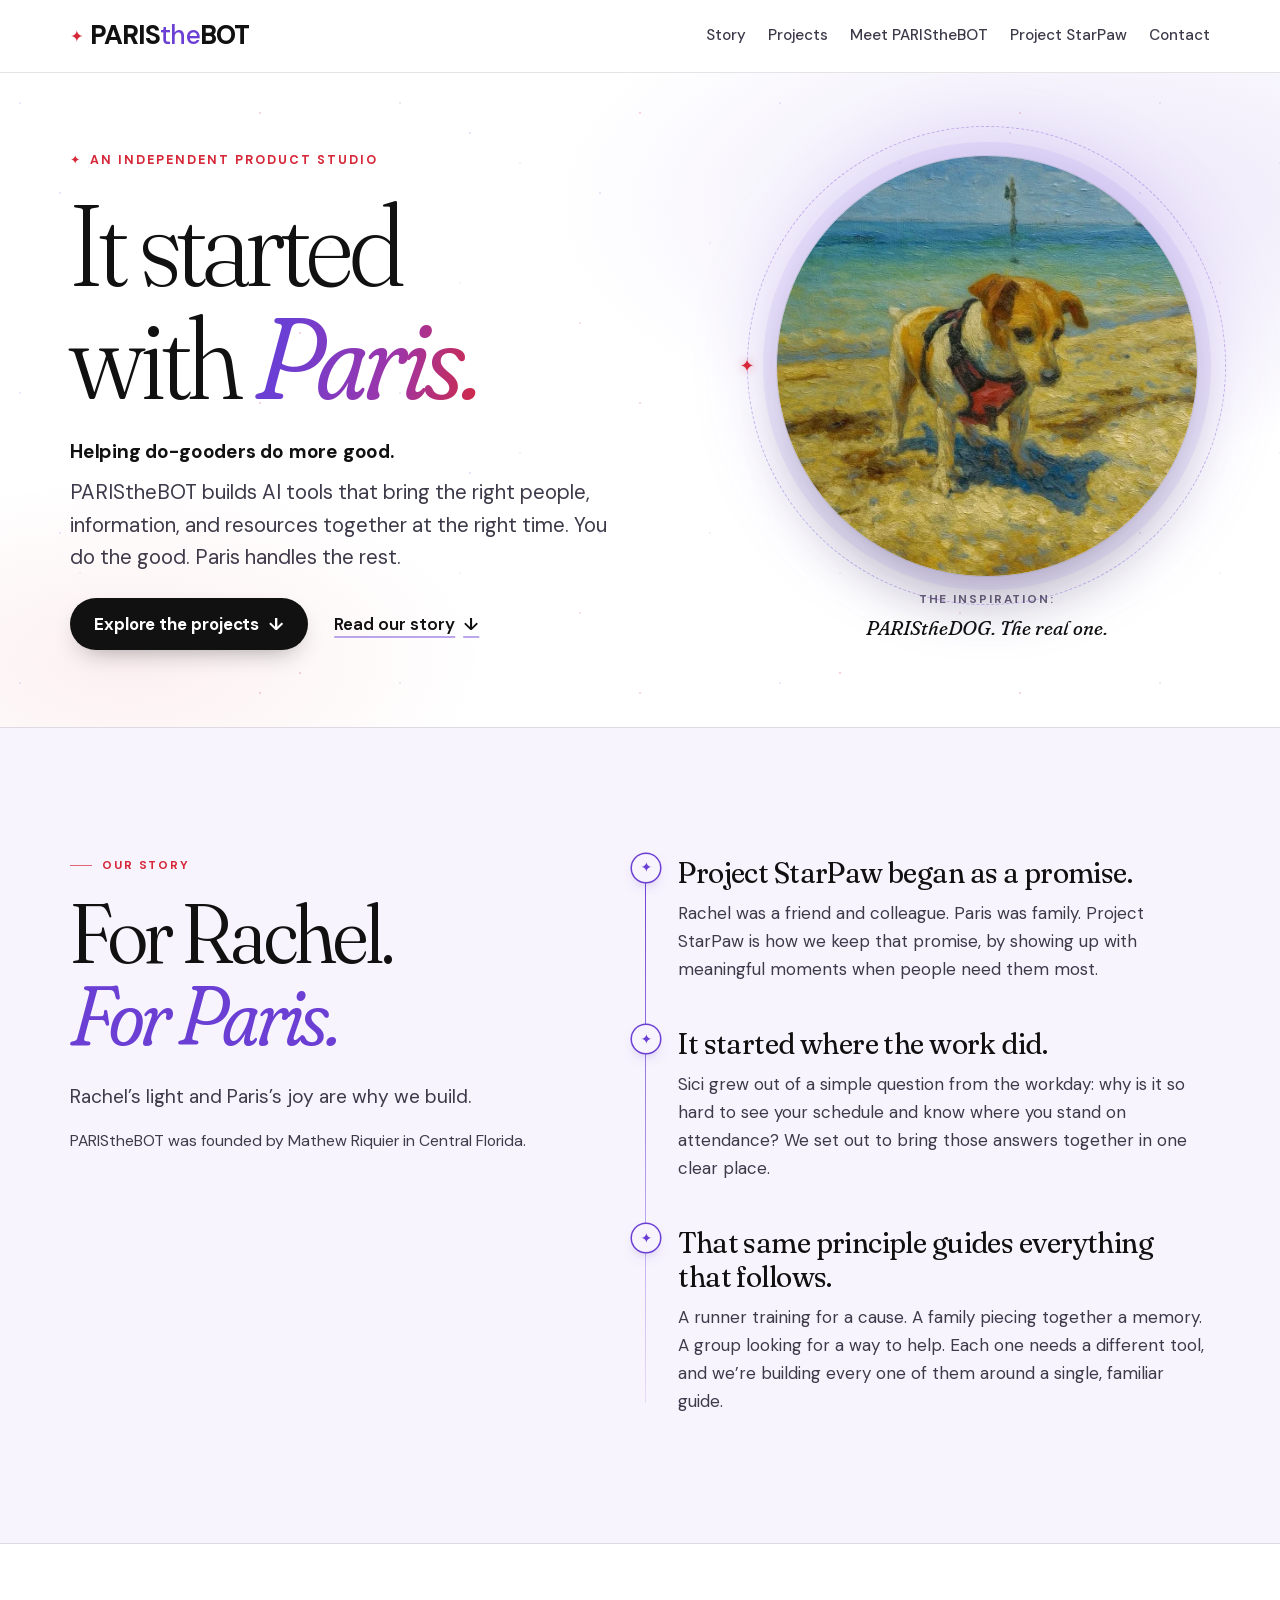
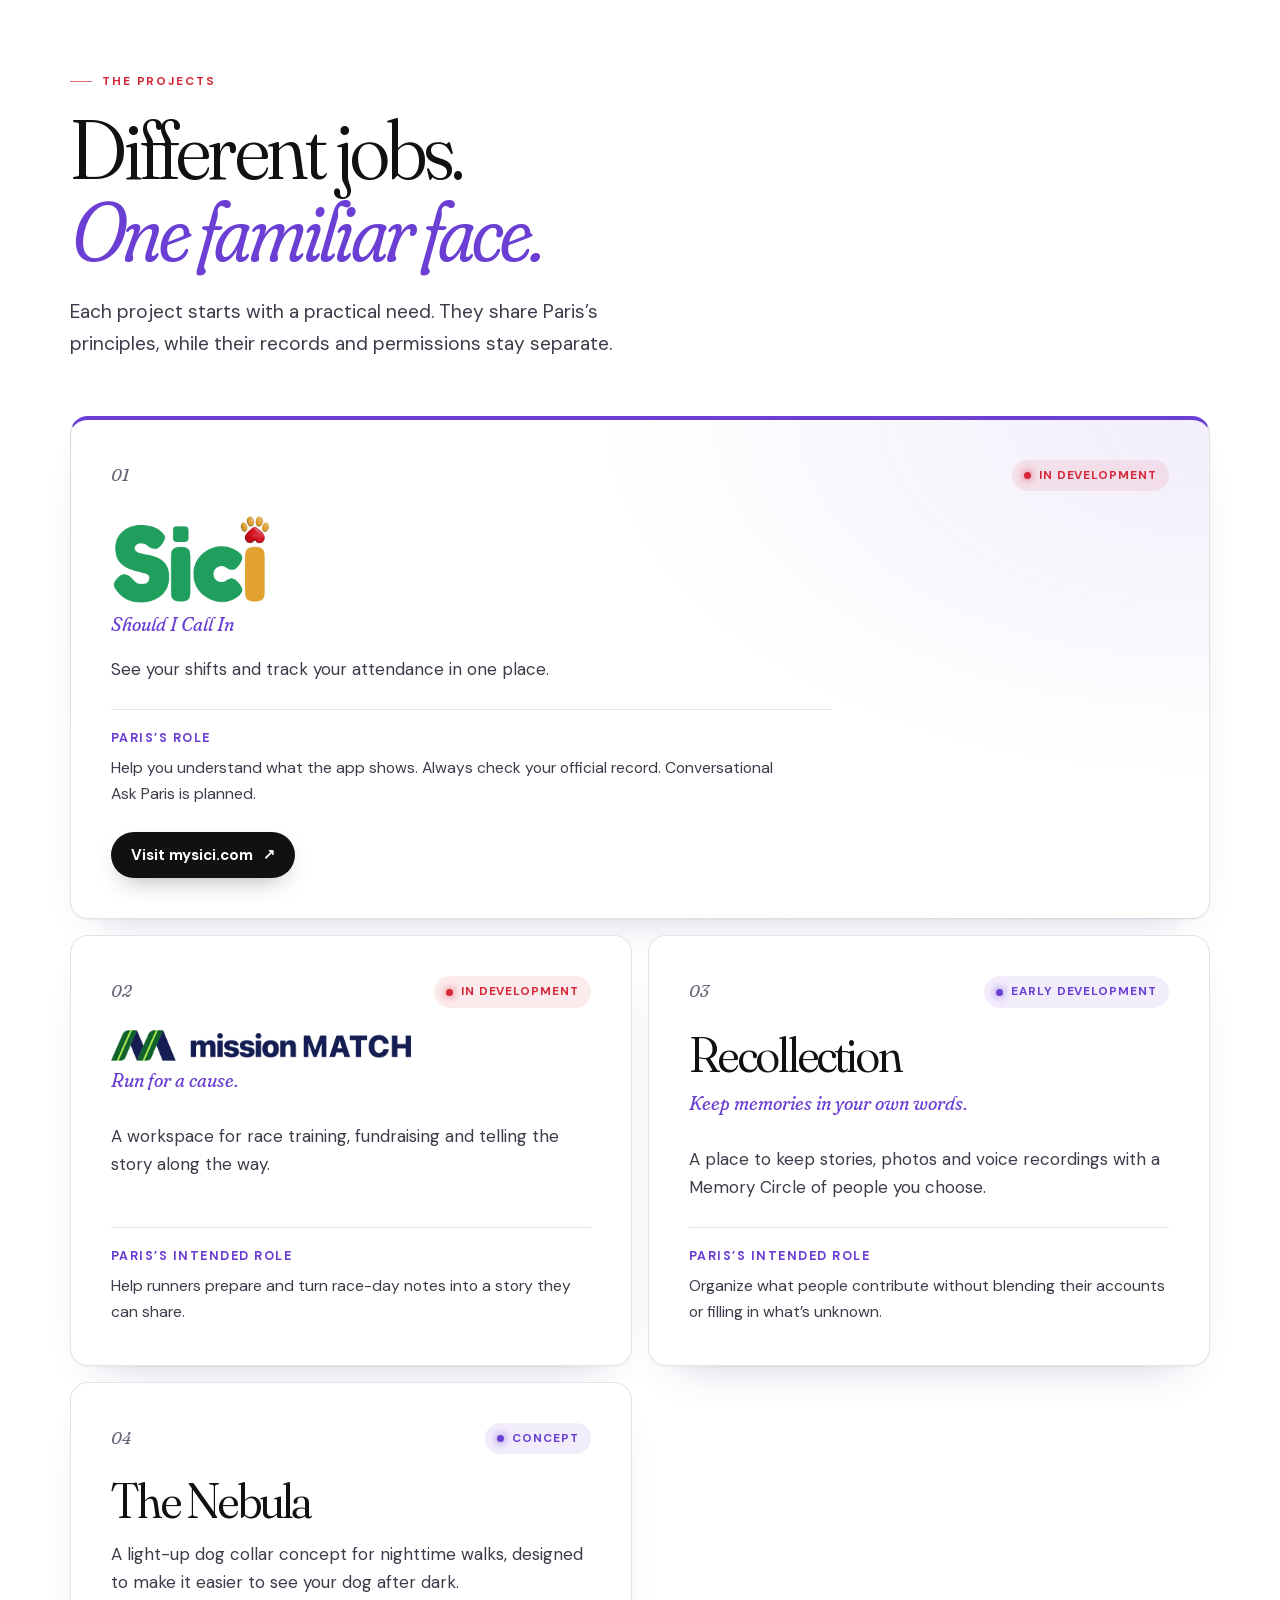
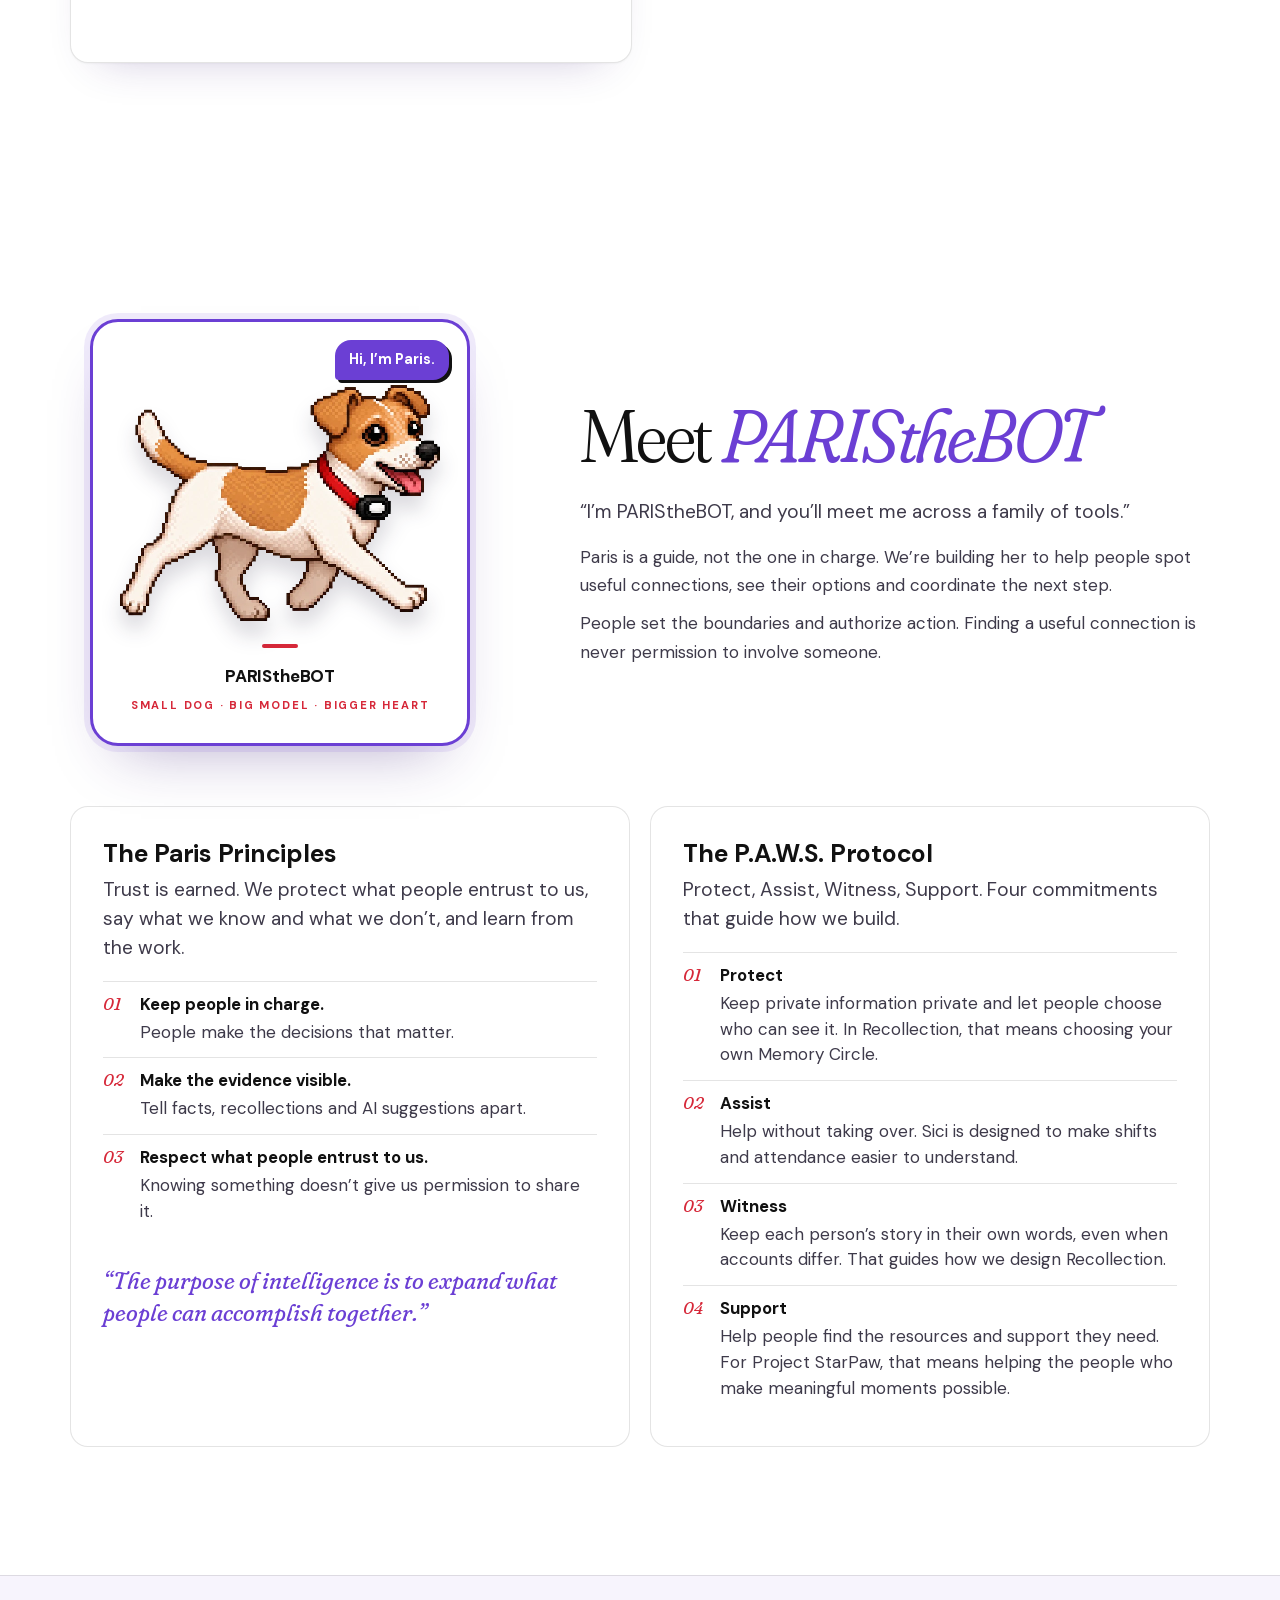
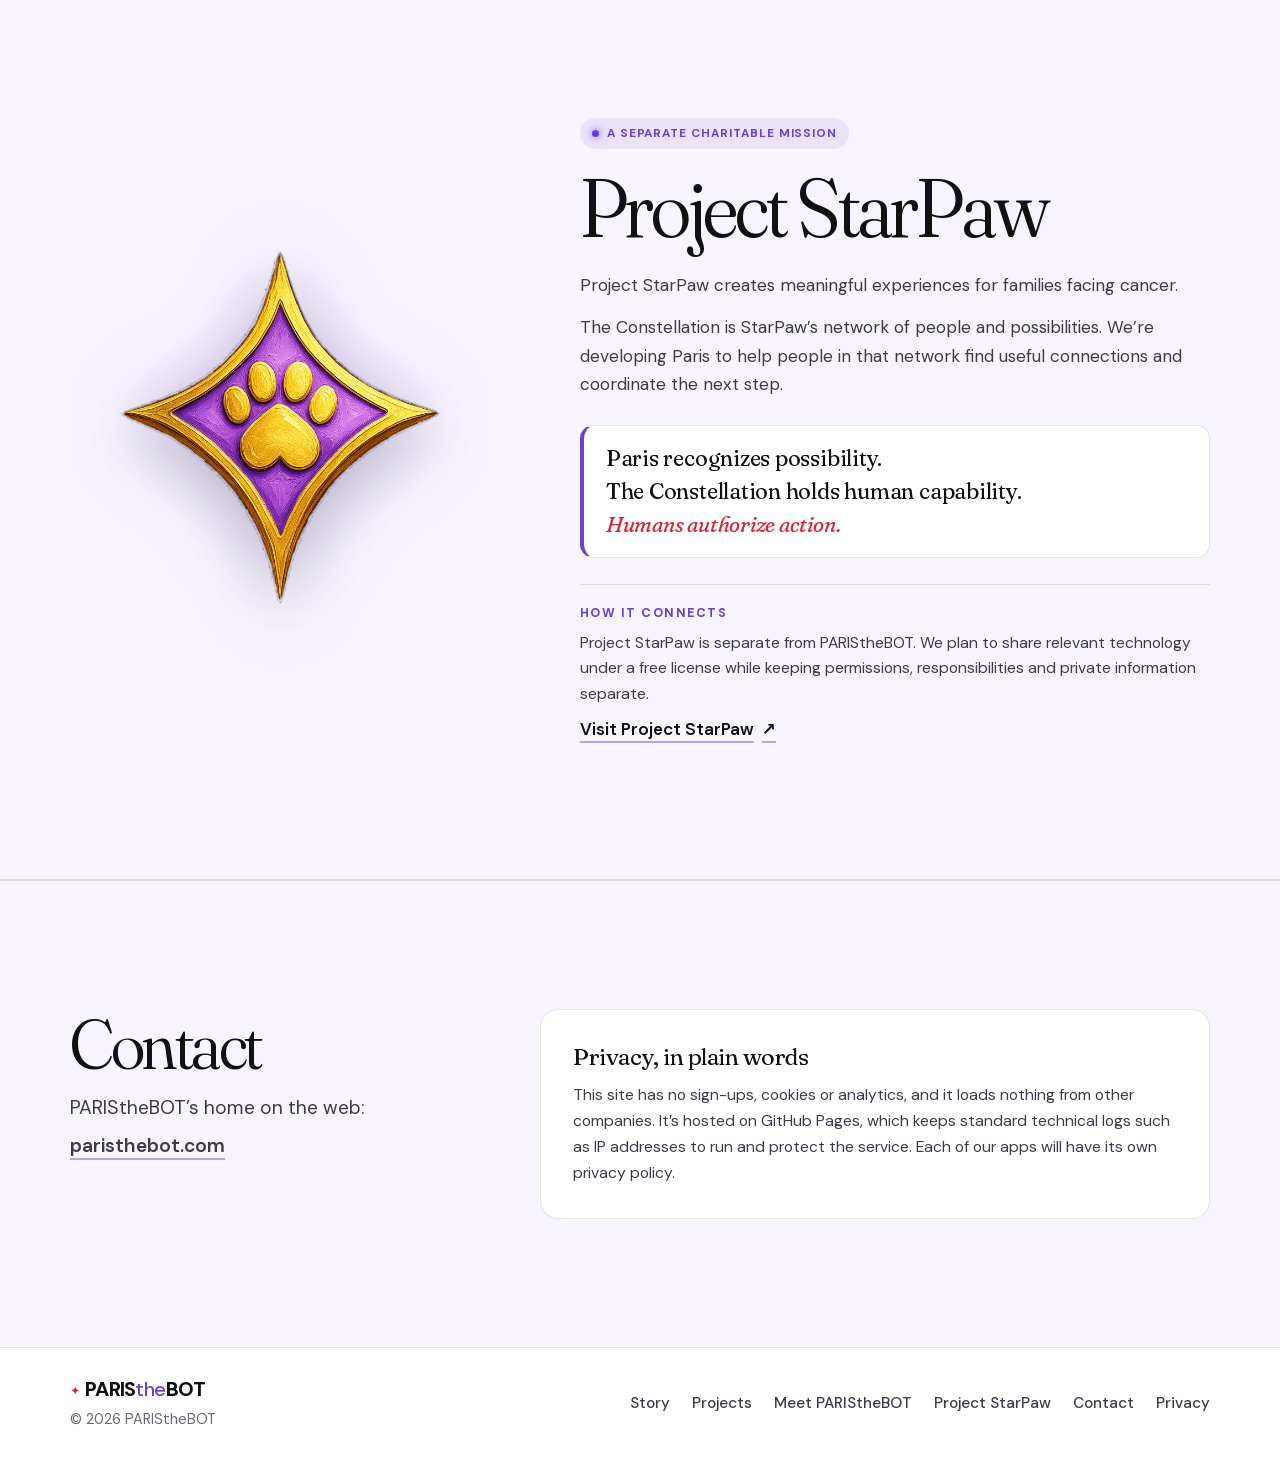
==== index.html @ 2ce673b0 "Name PARIStheDOG in the hero caption" ====
<!doctype html>
<html lang="en">
<head>
<meta charset="utf-8">
<meta name="google-site-verification" content="heegxOAehDeQKN-p0xcVVwcKfnqe8Am1sSPgdfb2A_0" />
<meta name="viewport" content="width=device-width, initial-scale=1, viewport-fit=cover">
<title>PARIStheBOT | AI Tools for Do-Gooders</title>
<link rel="canonical" href="https://paristhebot.com/">
<meta name="description" content="Helping do-gooders do more good. PARIStheBOT builds AI tools that bring the right people, information, and resources together at the right time.">
<meta name="theme-color" content="#FFFFFF">
<meta name="color-scheme" content="light">
<link rel="icon" type="image/png" href="assets/favicon.png">
<link rel="apple-touch-icon" href="assets/apple-touch-icon.png">
<meta property="og:type" content="website">
<meta property="og:site_name" content="PARIStheBOT">
<meta property="og:title" content="PARIStheBOT | AI Tools for Do-Gooders">
<meta property="og:description" content="Helping do-gooders do more good. PARIStheBOT builds AI tools that bring the right people, information, and resources together at the right time.">
<meta property="og:url" content="https://paristhebot.com/">
<meta property="og:image" content="https://paristhebot.com/assets/og-image.png">
<meta property="og:image:width" content="1200">
<meta property="og:image:height" content="630">
<meta property="og:image:alt" content="Pixel Paris, a Jack Russell, beside the words It started with Paris.">
<meta name="twitter:card" content="summary_large_image">
<link rel="preload" href="assets/fonts/fraunces-roman.woff2" as="font" type="font/woff2" crossorigin>
<link rel="preload" href="assets/fonts/dmsans.woff2" as="font" type="font/woff2" crossorigin>
<link rel="stylesheet" href="style.css?v=projects-meet-gap-1">
<script type="application/ld+json">
{
  "@context": "https://schema.org",
  "@graph": [
    {
      "@type": "WebSite",
      "@id": "https://paristhebot.com/#website",
      "url": "https://paristhebot.com/",
      "name": "PARIStheBOT",
      "description": "Helping do-gooders do more good. PARIStheBOT builds AI tools that bring the right people, information, and resources together at the right time.",
      "inLanguage": "en",
      "publisher": {
        "@id": "https://paristhebot.com/#organization"
      },
      "about": {
        "@id": "https://paristhebot.com/#organization"
      }
    },
    {
      "@type": "Organization",
      "@id": "https://paristhebot.com/#organization",
      "name": "PARIStheBOT",
      "url": "https://paristhebot.com/",
      "description": "Helping do-gooders do more good. PARIStheBOT builds AI tools that bring the right people, information, and resources together at the right time.",
      "logo": "https://paristhebot.com/assets/apple-touch-icon.png",
      "founder": {
        "@type": "Person",
        "name": "Mathew Riquier"
      },
      "brand": [
        {
          "@type": "Brand",
          "name": "Sici",
          "url": "https://mysici.com/"
        }
      ]
    },
    {
      "@type": "WebPage",
      "@id": "https://paristhebot.com/#home",
      "url": "https://paristhebot.com/",
      "name": "PARIStheBOT | AI Tools for Do-Gooders",
      "isPartOf": {
        "@id": "https://paristhebot.com/#website"
      },
      "about": {
        "@id": "https://paristhebot.com/#organization"
      },
      "mentions": [
        {
          "@type": "Organization",
          "name": "Project StarPaw",
          "url": "https://projectstarpaw.org/"
        }
      ]
    }
  ]
}
</script>
</head>
<body>
<a class="skip" href="#main">Skip to content</a>

<header class="top" id="top">
  <div class="wrap top-inner">
    <a class="brand" href="#top" aria-label="PARIStheBOT, back to top"><span class="star" aria-hidden="true">✦</span>PARIS<span class="brand-mid">the</span>BOT</a>
    <nav aria-label="Main navigation">
      <a href="#story">Story</a>
      <a href="#projects">Projects</a>
      <a href="#paris">Meet PARIStheBOT</a>
      <a href="#starpaw">Project StarPaw</a>
      <a href="#contact">Contact</a>
    </nav>
  </div>
</header>

<main id="main">

<section class="hero" aria-labelledby="headline">
  <div class="sky" aria-hidden="true"></div>
  <div class="wrap hero-inner">
    <figure class="moon">
      <div class="moon-frame">
        <span class="orbit" aria-hidden="true"><i>✦</i></span>
        <img src="assets/paris-beach-hero.webp" alt="Painting of Paris, a Jack Russell in a red harness, standing on a beach" srcset="assets/paris-beach-hero-480.webp 480w, assets/paris-beach-hero-720.webp 720w, assets/paris-beach-hero.webp 960w" sizes="(max-width: 600px) 60vw, (max-width: 860px) 300px, 420px" width="960" height="960" fetchpriority="high">
      </div>
      <figcaption><span class="label">The inspiration:</span> <strong>PARIStheDOG. The real one.</strong></figcaption>
    </figure>
    <div class="hero-copy">
      <p class="eyebrow"><span class="star" aria-hidden="true">✦</span> An independent product studio</p>
      <h1 id="headline">It started <span class="line">with <em>Paris.</em></span></h1>
      <p class="motto">Helping do-gooders do more good.</p>
      <p class="intro">PARIStheBOT builds AI tools that bring the right people, information, and resources together at the right time. You do the good. Paris handles the rest.</p>
      <div class="actions">
        <a class="button" href="#projects">Explore the projects <span aria-hidden="true">↓</span></a>
        <a class="text-link" href="#story">Read our story <span aria-hidden="true">↓</span></a>
      </div>
    </div>
  </div>
</section>

<section class="story section" id="story" aria-labelledby="story-title">
  <div class="wrap story-layout">
    <div class="story-head">
      <p class="kicker">Our story</p>
      <h2 id="story-title">For Rachel.<br><em>For Paris.</em></h2>
      <p class="lead">Rachel’s light and Paris’s joy are why we build.</p>
      <p class="founder">PARIStheBOT was founded by Mathew Riquier in Central Florida.</p>
    </div>
    <ol class="path">
      <li>
        <span class="node" aria-hidden="true">✦</span>
        <div>
          <h3>Project StarPaw began as a promise.</h3>
          <p>Rachel was a friend and colleague. Paris was family. Project StarPaw is how we keep that promise, by showing up with meaningful moments when people need them most.</p>
        </div>
      </li>
      <li>
        <span class="node" aria-hidden="true">✦</span>
        <div>
          <h3>It started where the work did.</h3>
          <p>Sici grew out of a simple question from the workday: why is it so hard to see your schedule and know where you stand on attendance? We set out to bring those answers together in one clear place.</p>
        </div>
      </li>
      <li>
        <span class="node" aria-hidden="true">✦</span>
        <div>
          <h3>That same principle guides everything that follows.</h3>
          <p>A runner training for a cause. A family piecing together a memory. A group looking for a way to help. Each one needs a different tool, and we’re building every one of them around a single, familiar guide.</p>
        </div>
      </li>
    </ol>
  </div>
</section>

<section class="projects section" id="projects" aria-labelledby="projects-title">
  <div class="wrap">
    <p class="kicker">The projects</p>
    <h2 id="projects-title">Different jobs.<br><em>One familiar face.</em></h2>
    <p class="section-intro">Each project starts with a practical need. They share Paris’s principles, while their records and permissions stay separate.</p>

    <article class="card feature" id="sici">
      <div class="card-top"><span class="num">01</span><span class="status"><i aria-hidden="true"></i>In development</span></div>
      <h3 class="logo-title"><picture><source srcset="assets/sici-wordmark-web.webp" type="image/webp"><img src="assets/sici-wordmark.svg" alt="Sici" width="1602" height="915" loading="lazy"></picture></h3>
      <p class="tagline">Should I Call In</p>
      <p>See your shifts and track your attendance in one place.</p>
      <div class="role"><strong>Paris’s role</strong><p>Help you understand what the app shows. Always check your official record. Conversational Ask Paris is planned.</p></div>
      <a class="button button-small" href="https://mysici.com" rel="noopener">Visit mysici.com <span aria-hidden="true">↗</span></a>
    </article>

    <div class="card-grid">
      <article class="card" id="mission-match">
        <div class="card-top"><span class="num">02</span><span class="status"><i aria-hidden="true"></i>In development</span></div>
        <h3 class="logo-title logo-wide"><img src="assets/mission-match-logo.webp" alt="Mission &amp; Match" width="1609" height="164"></h3>
        <p class="tagline">Run for a cause.</p>
        <p>A workspace for race training, fundraising and telling the story along the way.</p>
        <div class="role"><strong>Paris’s intended role</strong><p>Help runners prepare and turn race-day notes into a story they can share.</p></div>
      </article>
      <article class="card" id="recollection">
        <div class="card-top"><span class="num">03</span><span class="status status-early"><i aria-hidden="true"></i>Early development</span></div>
        <h3>Recollection</h3>
        <p class="tagline">Keep memories in your own words.</p>
        <p>A place to keep stories, photos and voice recordings with a Memory Circle of people you choose.</p>
        <div class="role"><strong>Paris’s intended role</strong><p>Organize what people contribute without blending their accounts or filling in what’s unknown.</p></div>
      </article>
      <article class="card" id="nebula">
        <div class="card-top"><span class="num">04</span><span class="status status-early"><i aria-hidden="true"></i>Concept</span></div>
        <h3>The Nebula</h3>
        <p>A light-up dog collar concept for nighttime walks, designed to make it easier to see your dog after dark.</p>
      </article>
    </div>
  </div>
</section>

<section class="paris section" id="paris" aria-labelledby="paris-title">
  <div class="wrap paris-grid">
    <figure class="pixel-paris">
      <p class="bubble">Hi, I’m Paris.</p>
      <img src="assets/paris-walk.webp" alt="Pixel-art Paris, a Jack Russell in a red collar, trotting along with her tongue out" width="720" height="535" loading="lazy">
      <figcaption>PARIStheBOT <span>Small dog · big model · bigger heart</span></figcaption>
    </figure>
    <div>
      <h2 id="paris-title">Meet <em>PARIStheBOT</em></h2>
      <p class="section-intro">“I’m PARIStheBOT, and you’ll meet me across a family of tools.”</p>
      <div id="orchestration" class="paris-role"><p>Paris is a guide, not the one in charge. We’re building her to help people spot useful connections, see their options and coordinate the next step.</p><p>People set the boundaries and authorize action. Finding a useful connection is never permission to involve someone.</p></div>
    </div>
  </div>
  <div class="wrap paris-values">
    <section class="values-panel" aria-labelledby="paris-principles">
      <h3 id="paris-principles">The Paris Principles</h3>
      <p class="section-intro">Trust is earned. We protect what people entrust to us, say what we know and what we don’t, and learn from the work.</p>
      <ol class="principles">
        <li><h4>Keep people in charge.</h4><p>People make the decisions that matter.</p></li>
        <li><h4>Make the evidence visible.</h4><p>Tell facts, recollections and AI suggestions apart.</p></li>
        <li><h4>Respect what people entrust to us.</h4><p>Knowing something doesn’t give us permission to share it.</p></li>
      </ol>
      <p class="purpose">“The purpose of intelligence is to expand what people can accomplish together.”</p>
    </section>
    <section class="values-panel" id="paws-protocol" aria-labelledby="paws-protocol-title">
        <h3 id="paws-protocol-title">The P.A.W.S. Protocol</h3>
        <p class="section-intro">Protect, Assist, Witness, Support. Four commitments that guide how we build.</p>
        <ol class="principles">
          <li><h4>Protect</h4><p>Keep private information private and let people choose who can see it. In Recollection, that means choosing your own Memory Circle.</p></li>
          <li><h4>Assist</h4><p>Help without taking over. Sici is designed to make shifts and attendance easier to understand.</p></li>
          <li><h4>Witness</h4><p>Keep each person’s story in their own words, even when accounts differ. That guides how we design Recollection.</p></li>
          <li><h4>Support</h4><p>Help people find the resources and support they need. For Project StarPaw, that means helping the people who make meaningful moments possible.</p></li>
        </ol>
    </section>
  </div>
</section>

<section class="starpaw section" id="starpaw" aria-labelledby="starpaw-title">
  <div class="wrap starpaw-inner">
    <img class="starpaw-emblem" src="assets/starpaw-emblem.webp" alt="The Project StarPaw emblem: a gold four-point star around a gold paw with a heart-shaped pad on lavender" width="579" height="640" loading="lazy">
    <div class="starpaw-copy">
      <p class="kicker"><span class="status status-sep"><i aria-hidden="true"></i>A separate charitable mission</span></p>
      <h2 id="starpaw-title">Project StarPaw</h2>
      <p>Project StarPaw creates meaningful experiences for families facing cancer.</p>
      <p>The Constellation is StarPaw’s network of people and possibilities. We’re developing Paris to help people in that network find useful connections and coordinate the next step.</p>
      <blockquote class="trio"><p>Paris recognizes possibility.</p><p>The Constellation holds human capability.</p><p>Humans authorize action.</p></blockquote>
      <div class="role"><strong>How it connects</strong><p>Project StarPaw is separate from PARIStheBOT. We plan to share relevant technology under a free license while keeping permissions, responsibilities and private information separate.</p></div>
      <a class="text-link" href="https://projectstarpaw.org/">Visit Project StarPaw <span aria-hidden="true">↗</span></a>
    </div>
  </div>
</section>

<section class="hello section" id="hello" aria-labelledby="contact-title">
  <div class="wrap hello-grid">
    <div class="contact" id="contact">
      <h2 id="contact-title">Contact</h2>
      <p class="section-intro">PARIStheBOT’s home on the web: <a class="text-link" href="https://paristhebot.com/">paristhebot.com</a></p>
    </div>
    <aside class="privacy" id="privacy" aria-labelledby="privacy-title">
      <h3 id="privacy-title">Privacy, in plain words</h3>
      <p>This site has no sign-ups, cookies or analytics, and it loads nothing from other companies. It’s hosted on GitHub Pages, which keeps standard technical logs such as IP addresses to run and protect the service. Each of our apps will have its own privacy policy.</p>
    </aside>
  </div>
</section>

</main>

<footer class="footer">
  <div class="wrap footer-inner">
    <div>
      <a class="brand" href="#top"><span class="star" aria-hidden="true">✦</span>PARIS<span class="brand-mid">the</span>BOT</a>
      <p>© 2026 PARIStheBOT</p>
    </div>
    <nav aria-label="Footer">
      <a href="#story">Story</a>
      <a href="#projects">Projects</a>
      <a href="#paris">Meet PARIStheBOT</a>
      <a href="#starpaw">Project StarPaw</a>
      <a href="#contact">Contact</a>
      <a href="#privacy">Privacy</a>
    </nav>
  </div>
</footer>
</body>
</html>
---- style.css ----
/* PARIStheBOT — clean white, with Paris at the heart.
   Purple, black and red accents (the red is Paris's collar).
   Fonts are self-hosted (SIL Open Font License), so the site makes no third-party requests. */

@font-face{font-family:"Fraunces";src:url("assets/fonts/fraunces-roman.woff2") format("woff2");font-weight:300 600;font-style:normal;font-display:swap}
@font-face{font-family:"Fraunces";src:url("assets/fonts/fraunces-italic.woff2") format("woff2");font-weight:300 500;font-style:italic;font-display:swap}
@font-face{font-family:"DM Sans";src:url("assets/fonts/dmsans.woff2") format("woff2");font-weight:400 800;font-style:normal;font-display:swap}

:root{
  --bg:#FFFFFF;         /* page */
  --band:#F7F4FD;       /* alternate bands, a breath of lilac */
  --card:#FFFFFF;       /* raised surfaces */
  --line:rgba(17,17,17,.11);
  --ink:#111111;        /* primary text, the black accent */
  --ink-2:#3E3A4A;      /* supporting text */
  --ink-3:#6B6579;      /* labels */
  --purple:#6B3FD4;     /* purple accent */
  --red:#D62839;        /* red accent, Paris's collar */
  --display:"Fraunces",Georgia,"Times New Roman",serif;
  --text:"DM Sans",system-ui,-apple-system,"Segoe UI",sans-serif;
  --width:1140px;
  --gutter:max(20px,env(safe-area-inset-left,0px));
  --gutter-r:max(20px,env(safe-area-inset-right,0px));
  --radius:18px;
  color-scheme:light;
}

*,*::before,*::after{box-sizing:border-box}
html{scroll-behavior:smooth;-webkit-text-size-adjust:100%}
body{margin:0;background:var(--bg);color:var(--ink);font-family:var(--text);font-size:1.0625rem;line-height:1.65;-webkit-font-smoothing:antialiased;overflow-x:hidden}
img{max-width:100%;height:auto;display:block}
a{color:inherit}
p,h1,h2,h3,figure,ol{margin:0}
ol{padding:0;list-style:none}
p{max-width:62ch}
h1,h2{font-family:var(--display);font-weight:340;line-height:.98;letter-spacing:-.035em;text-wrap:balance;font-variation-settings:"opsz" 144}
h2{font-size:clamp(2.6rem,7.4vw,5.2rem)}
h2 em,h1 em{font-style:italic;font-weight:360}
h3{font-family:var(--text);font-weight:700;font-size:1.12rem;line-height:1.25;letter-spacing:-.01em}
:focus-visible{outline:3px solid var(--purple);outline-offset:4px;border-radius:4px}
section{scroll-margin-top:84px}
.wrap{width:100%;max-width:calc(var(--width) + 40px);margin-inline:auto;padding-left:var(--gutter);padding-right:var(--gutter-r)}
.skip{position:absolute;top:0;left:1rem;transform:translateY(-130%);padding:10px 14px;background:var(--ink);color:var(--bg);z-index:20;border-radius:8px;font-weight:700}
.skip:focus{transform:translateY(12px)}

/* Header */
.top{position:relative;z-index:5;border-bottom:1px solid var(--line);background:var(--bg)}
.top-inner{display:flex;align-items:center;justify-content:space-between;gap:12px 28px;flex-wrap:wrap;padding-block:14px}
.brand{display:inline-flex;align-items:baseline;font-family:var(--text);font-weight:800;font-size:clamp(1.35rem,3.2vw,1.65rem);letter-spacing:-.04em;line-height:1.1;text-decoration:none;white-space:nowrap}
.brand-mid{color:var(--purple);font-weight:500;letter-spacing:-.02em}
.star{color:var(--red);font-size:.62em;margin-right:.45em;transform:translateY(-.12em);display:inline-block}
.top nav{display:flex;gap:4px 22px;flex-wrap:wrap}
.top nav a,.footer nav a{text-decoration:none;color:var(--ink-2);font-size:.95rem;font-weight:500;min-height:44px;display:inline-flex;align-items:center}
.top nav a:hover,.footer nav a:hover{color:var(--ink)}
@media(min-width:861px){.top{position:sticky;top:env(safe-area-inset-top,0px);background:rgba(255,255,255,.9);backdrop-filter:blur(14px);-webkit-backdrop-filter:blur(14px)}}

/* Hero: soft light with faint purple stars, and Paris in the round frame */
.hero{position:relative;isolation:isolate;overflow:hidden;padding-block:clamp(36px,6vw,80px) clamp(44px,6vw,88px)}
.sky{position:absolute;inset:0;z-index:-1;pointer-events:none;
  background:
    radial-gradient(60% 55% at 85% 20%,rgba(107,63,212,.13),transparent 70%),
    radial-gradient(40% 40% at 10% 90%,rgba(214,40,57,.07),transparent 70%)}
.sky::before,.sky::after{content:"";position:absolute;inset:0;background-repeat:repeat}
.sky::before{background-image:
    radial-gradient(1.6px 1.6px at 20px 30px,rgba(107,63,212,0.41),transparent 60%),
    radial-gradient(1.6px 1.6px at 140px 90px,rgba(107,63,212,0.28),transparent 60%),
    radial-gradient(2px 2px at 260px 40px,rgba(214,40,57,0.44),transparent 60%),
    radial-gradient(1.6px 1.6px at 330px 170px,rgba(107,63,212,0.30),transparent 60%),
    radial-gradient(1.6px 1.6px at 80px 210px,rgba(107,63,212,0.25),transparent 60%),
    radial-gradient(2px 2px at 200px 250px,rgba(214,40,57,0.33),transparent 60%);
  background-size:380px 290px}
.sky::after{background-image:
    radial-gradient(1.6px 1.6px at 60px 120px,rgba(107,63,212,0.50),transparent 60%),
    radial-gradient(2px 2px at 300px 260px,rgba(214,40,57,0.47),transparent 60%),
    radial-gradient(1.8px 1.8px at 470px 60px,rgba(107,63,212,0.44),transparent 60%);
  background-size:540px 340px;animation:twinkle 7s ease-in-out infinite alternate}
@keyframes twinkle{from{opacity:.25}to{opacity:1}}

.hero-inner{display:grid;grid-template-columns:minmax(0,1.15fr) minmax(0,.85fr);align-items:center;gap:clamp(40px,7vw,96px)}
.hero-copy{min-width:0;grid-column:1;grid-row:1}
.hero-inner>.moon{grid-column:2;grid-row:1}
.eyebrow{display:flex;align-items:center;gap:.6em;color:var(--red);text-transform:uppercase;letter-spacing:.16em;font-size:.78rem;font-weight:700}
.eyebrow .star{color:var(--red);margin:0;font-size:1em;transform:none}
.hero h1{font-size:clamp(3rem,9vw,7.2rem);margin:18px 0 22px;font-weight:300}
.hero h1 .line{display:block}
.hero h1 em{background:linear-gradient(100deg,var(--purple) 15%,#9E35A8 60%,var(--red) 100%);-webkit-background-clip:text;background-clip:text;color:transparent;padding-right:.08em}
.hero .motto+.intro{margin-top:8px}
.intro{font-size:clamp(1.08rem,2.2vw,1.28rem);color:var(--ink-2);max-width:40ch;line-height:1.6}
.actions{margin-top:24px;display:flex;flex-wrap:wrap;align-items:center;gap:14px 26px}
.button{display:inline-flex;align-items:center;gap:10px;min-height:52px;padding:0 24px;border-radius:999px;background:var(--ink);color:#FFFFFF;text-decoration:none;font-weight:700;letter-spacing:-.005em;box-shadow:0 10px 26px -12px rgba(17,17,17,.45);transition:transform .2s ease,box-shadow .2s ease,background .2s ease}
.button:hover{transform:translateY(-2px);background:var(--purple);box-shadow:0 16px 32px -12px rgba(107,63,212,.55)}
.button-small{min-height:46px;padding:0 20px;font-size:.95rem;margin-top:26px}
.text-link{display:inline-flex;align-items:center;gap:8px;min-height:44px;font-weight:600;text-decoration:underline;text-decoration-color:rgba(107,63,212,.45);text-underline-offset:6px;text-decoration-thickness:1.5px}
.text-link:hover{text-decoration-color:var(--purple)}

.moon{justify-self:center;width:min(100%,420px);display:grid;gap:14px}
.moon-frame{position:relative;aspect-ratio:1;max-width:100%}
.moon-frame img{width:100%;height:100%;object-fit:cover;object-position:50% 40%;border-radius:50%;box-shadow:0 0 0 1px rgba(17,17,17,.08),0 0 0 14px rgba(107,63,212,.07),0 0 80px 6px rgba(107,63,212,.22),0 40px 70px -30px rgba(17,17,17,.35)}
.orbit{position:absolute;inset:-7%;border-radius:50%;border:1.5px dashed rgba(107,63,212,.35);animation:orbit 60s linear infinite}
.orbit i{position:absolute;top:50%;left:-9px;transform:translateY(-50%);font-style:normal;color:var(--red);font-size:18px;line-height:1;text-shadow:0 0 10px rgba(214,40,57,.45)}
@keyframes orbit{to{transform:rotate(360deg)}}
.moon figcaption{display:flex;flex-direction:column;align-items:center;gap:2px;text-align:center}
.label,.kicker{text-transform:uppercase;letter-spacing:.16em;font-size:.74rem;font-weight:700;color:var(--ink-3)}
.moon figcaption strong{font-family:var(--display);font-style:italic;font-weight:400;font-size:clamp(1.02rem,2vw,1.25rem);color:var(--ink);font-variation-settings:"opsz" 72}

/* Sections */
.section{padding-block:clamp(72px,10vw,132px)}
.kicker{color:var(--red);margin-bottom:18px;display:flex;align-items:center;gap:10px}
.kicker::before{content:"";width:22px;height:1px;background:currentColor;opacity:.7}
.lead,.section-intro{color:var(--ink-2);font-size:clamp(1.06rem,2vw,1.2rem);margin-top:24px;max-width:46ch}
h2 em{color:var(--purple)}

/* Story: a constellation path */
.story{background:var(--band);border-block:1px solid var(--line)}
.story-layout{display:grid;grid-template-columns:minmax(0,.9fr) minmax(0,1.1fr);gap:clamp(40px,7vw,100px);align-items:start}
.story-head{position:sticky;top:110px}
.founder{margin-top:16px;color:var(--ink-2);font-size:.98rem}
.path{position:relative;display:grid;gap:clamp(30px,4vw,44px);padding-left:46px}
.path::before{content:"";position:absolute;left:13px;top:12px;bottom:12px;width:1px;background:linear-gradient(to bottom,var(--purple),rgba(107,63,212,.12))}
.path li{position:relative}
.path .node{position:absolute;left:-46px;top:-2px;width:28px;height:28px;display:grid;place-items:center;border-radius:50%;background:var(--band);color:var(--purple);font-size:14px;box-shadow:0 0 0 1.5px var(--purple),0 6px 14px -6px rgba(107,63,212,.5)}
.path h3{font-family:var(--display);font-weight:400;font-size:clamp(1.45rem,2.6vw,1.8rem);letter-spacing:-.02em;line-height:1.15;margin-bottom:10px;font-variation-settings:"opsz" 48}
.path p{color:var(--ink-2)}

/* Projects */
.card{position:relative;background:var(--card);border:1px solid var(--line);box-shadow:0 1px 2px rgba(17,17,17,.04),0 22px 44px -30px rgba(60,30,120,.3);border-radius:var(--radius);padding:clamp(24px,4vw,40px);display:flex;flex-direction:column;min-width:0;transition:transform .25s ease,border-color .25s ease}
.card:hover{transform:translateY(-3px);border-color:rgba(107,63,212,.45)}
.card h3{font-family:var(--display);font-weight:360;font-size:clamp(2.1rem,5vw,3.1rem);letter-spacing:-.035em;line-height:1;margin:22px 0 14px;font-variation-settings:"opsz" 120}
.card>p{color:var(--ink-2)}
.card-top{display:flex;align-items:center;justify-content:space-between;gap:12px}
.num{font-family:var(--display);font-style:italic;color:var(--ink-3);font-size:1.05rem;font-variation-settings:"opsz" 72}
.status{display:inline-flex;align-items:center;gap:8px;padding:6px 12px;border-radius:999px;background:rgba(214,40,57,.09);color:var(--red);font-size:.74rem;font-weight:700;letter-spacing:.08em;text-transform:uppercase}
.status i{width:7px;height:7px;border-radius:50%;background:currentColor;box-shadow:0 0 8px currentColor}
.status-early{background:rgba(107,63,212,.09);color:var(--purple)}
.status-sep{background:rgba(107,63,212,.09);color:var(--purple)}
.role{margin-top:26px;padding-top:18px;border-top:1px solid var(--line)}
.role strong{display:block;font-size:.78rem;text-transform:uppercase;letter-spacing:.12em;color:var(--purple);margin-bottom:6px}
.role p{color:var(--ink-2);font-size:.98rem}
.card-grid .role{margin-top:auto}
.card-grid .card>p{margin-bottom:26px}
.feature{margin-top:clamp(36px,5vw,56px);background:radial-gradient(90% 120% at 100% 0%,rgba(107,63,212,.09),transparent 60%),var(--card);border-top:4px solid var(--purple)}
.feature h3{font-size:clamp(2.8rem,8vw,4.6rem)}
.feature>p,.feature .role{max-width:60ch}
.feature .button{align-self:flex-start}
.tagline{font-family:var(--display);font-style:italic;color:var(--purple)!important;font-size:1.2rem;margin:-6px 0 14px;font-variation-settings:"opsz" 72}
.card-grid{display:grid;grid-template-columns:repeat(2,minmax(0,1fr));gap:16px;margin-top:16px}

/* StarPaw */
.starpaw{background:var(--band);border-block:1px solid var(--line)}
.starpaw-inner{display:grid;grid-template-columns:minmax(0,.8fr) minmax(0,1.2fr);gap:clamp(32px,7vw,96px);align-items:center}
.starpaw-copy{min-width:0}
.starpaw-copy .kicker::before{display:none}
.starpaw h2{margin-bottom:22px}
.starpaw-copy>p{color:var(--ink-2);margin-top:14px;font-size:1.08rem}
.starpaw-emblem{width:min(100%,320px);justify-self:center;filter:drop-shadow(0 0 36px rgba(107,63,212,.22)) drop-shadow(0 22px 30px rgba(17,17,17,.18))}

/* Meet Paris */
.paris-grid{display:grid;grid-template-columns:minmax(0,.8fr) minmax(0,1.2fr);gap:clamp(40px,7vw,100px);align-items:center}
.pixel-paris{position:relative;justify-self:center;width:min(100%,380px);display:grid;justify-items:center;padding:60px 24px 28px;border-radius:28px;background:#FFFFFF;color:#111111;border:3px solid #6B3FD4;box-shadow:0 0 0 6px rgba(107,63,212,.1),0 30px 60px -30px rgba(60,30,120,.4)}
.pixel-paris img{width:100%;image-rendering:pixelated;filter:drop-shadow(0 14px 10px rgba(27,20,48,.16));transition:transform .3s cubic-bezier(.3,1.6,.5,1)}
.pixel-paris:hover img{transform:translateY(-8px) rotate(-2deg)}
.bubble{position:absolute;top:18px;right:18px;background:#6B3FD4;color:#FFFFFF;font-weight:700;font-size:.9rem;padding:8px 14px;border-radius:16px 16px 16px 4px;box-shadow:3px 3px 0 #111111}
.pixel-paris figcaption{margin-top:20px;text-align:center;font-weight:800;letter-spacing:-.01em;display:grid;gap:6px;color:#111111;justify-items:center}
.pixel-paris figcaption::before{content:"";width:36px;height:4px;border-radius:2px;background:#D62839;margin-bottom:8px}
.pixel-paris figcaption span{font-size:.7rem;font-weight:700;letter-spacing:.16em;text-transform:uppercase;color:#D62839}
#paris-title{overflow-wrap:anywhere;font-size:clamp(2.38rem,5.8vw,4.85rem)}
.paris-role{margin-top:16px;display:grid;gap:10px;color:var(--ink-2)}
.paris-values{display:grid;grid-template-columns:repeat(2,minmax(0,1fr));gap:20px;margin-top:clamp(32px,5vw,60px)}
.values-panel{min-width:0;padding:clamp(20px,3vw,32px);border:1px solid var(--line);border-radius:var(--radius);background:var(--bg)}
.values-panel>h3{font-size:clamp(1.25rem,2.6vw,1.55rem);line-height:1.2}
.values-panel>.section-intro{margin-top:8px;line-height:1.5}
.principles{margin-top:18px;display:grid;gap:0;counter-reset:p}
.principles li{counter-increment:p;display:grid;grid-template-columns:28px minmax(0,1fr);column-gap:9px;align-items:baseline;padding:12px 0;border-top:1px solid var(--line)}
.principles li::before{content:counter(p,decimal-leading-zero);grid-row:1;grid-column:1;font-family:var(--display);font-style:italic;color:var(--red);font-size:1.05rem;line-height:1.25}
.principles h4,.principles p{grid-column:2}
.principles h4{grid-row:1;margin:0;font-size:1.05rem;line-height:1.3}
.principles p{grid-row:2;margin-top:4px;line-height:1.52;color:var(--ink-2)}
#orchestration,#paris-principles,#contact,#privacy{scroll-margin-top:84px}

.motto{margin-top:18px;font-weight:700;color:var(--ink);letter-spacing:-.01em;font-size:clamp(1.05rem,2vw,1.2rem)}
.logo-title{margin:22px 0 10px!important;line-height:0!important}
.logo-title img{height:clamp(64px,10vw,92px);width:auto}
.logo-wide img{height:auto;width:min(100%,300px)}
.trio{margin:26px 0 0;padding:18px 22px;border-radius:14px;background:var(--bg);border:1px solid var(--line);border-left:4px solid var(--purple);display:grid;gap:4px}
.trio p{margin:0;font-family:var(--display);font-size:clamp(1.15rem,2.4vw,1.4rem);line-height:1.3;letter-spacing:-.01em;color:var(--ink);font-variation-settings:"opsz" 48}
.trio p:last-child{color:var(--red);font-style:italic}
.purpose{margin-top:28px;font-family:var(--display);font-style:italic;font-size:clamp(1.2rem,2.6vw,1.5rem);line-height:1.35;color:var(--purple);max-width:34ch;font-variation-settings:"opsz" 72}

/* Hello + privacy */
.hello{background:var(--band);border-top:1px solid var(--line)}
.hello-grid{display:grid;grid-template-columns:minmax(0,.8fr) minmax(0,1.2fr);gap:24px;align-items:start}
.contact h2,.not-found-title{font-size:clamp(2.4rem,6vw,4.4rem)}
.contact .section-intro{margin-top:14px}
.privacy{background:var(--card);border:1px solid var(--line);border-radius:var(--radius);padding:clamp(22px,3.5vw,32px)}
.privacy h3{font-family:var(--display);font-weight:400;font-size:1.5rem;letter-spacing:-.02em;margin-bottom:10px;font-variation-settings:"opsz" 48}
.privacy p{color:var(--ink-2);font-size:.98rem}

/* Footer */
.footer{border-top:1px solid var(--line);padding-block:28px calc(28px + env(safe-area-inset-bottom,0px))}
.footer-inner{display:flex;justify-content:space-between;align-items:center;gap:16px 32px;flex-wrap:wrap}
.footer .brand{font-size:1.25rem}
.footer p{color:var(--ink-3);font-size:.9rem;margin-top:4px}
.footer nav{display:flex;gap:4px 22px;flex-wrap:wrap}

/* Load-in: everything rests visible; the hero simply settles in. */
@keyframes rise{from{opacity:0;transform:translateY(14px)}to{opacity:1;transform:none}}
.hero-copy>*{animation:rise .8s cubic-bezier(.2,.7,.2,1) both}
.hero-copy>:nth-child(2){animation-delay:.08s}
.hero-copy>:nth-child(3){animation-delay:.16s}
.hero-copy>:nth-child(4){animation-delay:.24s}
.moon{animation:rise 1s .2s cubic-bezier(.2,.7,.2,1) both}

/* Tablet and phone */
@media(max-width:860px){
  .hero-inner,.story-layout,.paris-grid,.paris-values,.starpaw-inner,.hello-grid{grid-template-columns:minmax(0,1fr)}
  .hero-inner{gap:24px}
  .hero-inner>.moon{grid-column:1;grid-row:1}
  .hero-copy{grid-row:2}
  .story-head{position:static}
  .moon{width:min(72%,300px)}
  .starpaw-emblem{width:min(62%,240px);order:-1}
  .pixel-paris{width:min(84%,300px)}
}
@media(max-width:600px){
  body{font-size:1rem}
  .projects{padding-block-end:20px}
  .paris{padding-block-start:20px}
  .top-inner{padding-block:12px 4px}
  .top nav{gap:0 14px;width:100%}
  .top nav a{font-size:.88rem}
  .moon{width:60vw}
  .hero h1 .line{display:inline}
  .card-grid{grid-template-columns:minmax(0,1fr)}
  .hero h1{margin:12px 0 16px}
  .actions{gap:8px 18px}
  .actions .button{min-height:46px;padding-inline:18px}
  .path{padding-left:40px}
  .path .node{left:-40px}
  .footer-inner{flex-direction:column;align-items:flex-start}
}

@media(prefers-reduced-motion:reduce){
  html{scroll-behavior:auto}
  *,*::before,*::after{animation:none!important;transition:none!important}
}

/* Keep the strip under a phone's status bar painted white. */
body::before{content:"";position:fixed;inset:0 0 auto;height:env(safe-area-inset-top,0px);background:var(--bg);z-index:10}
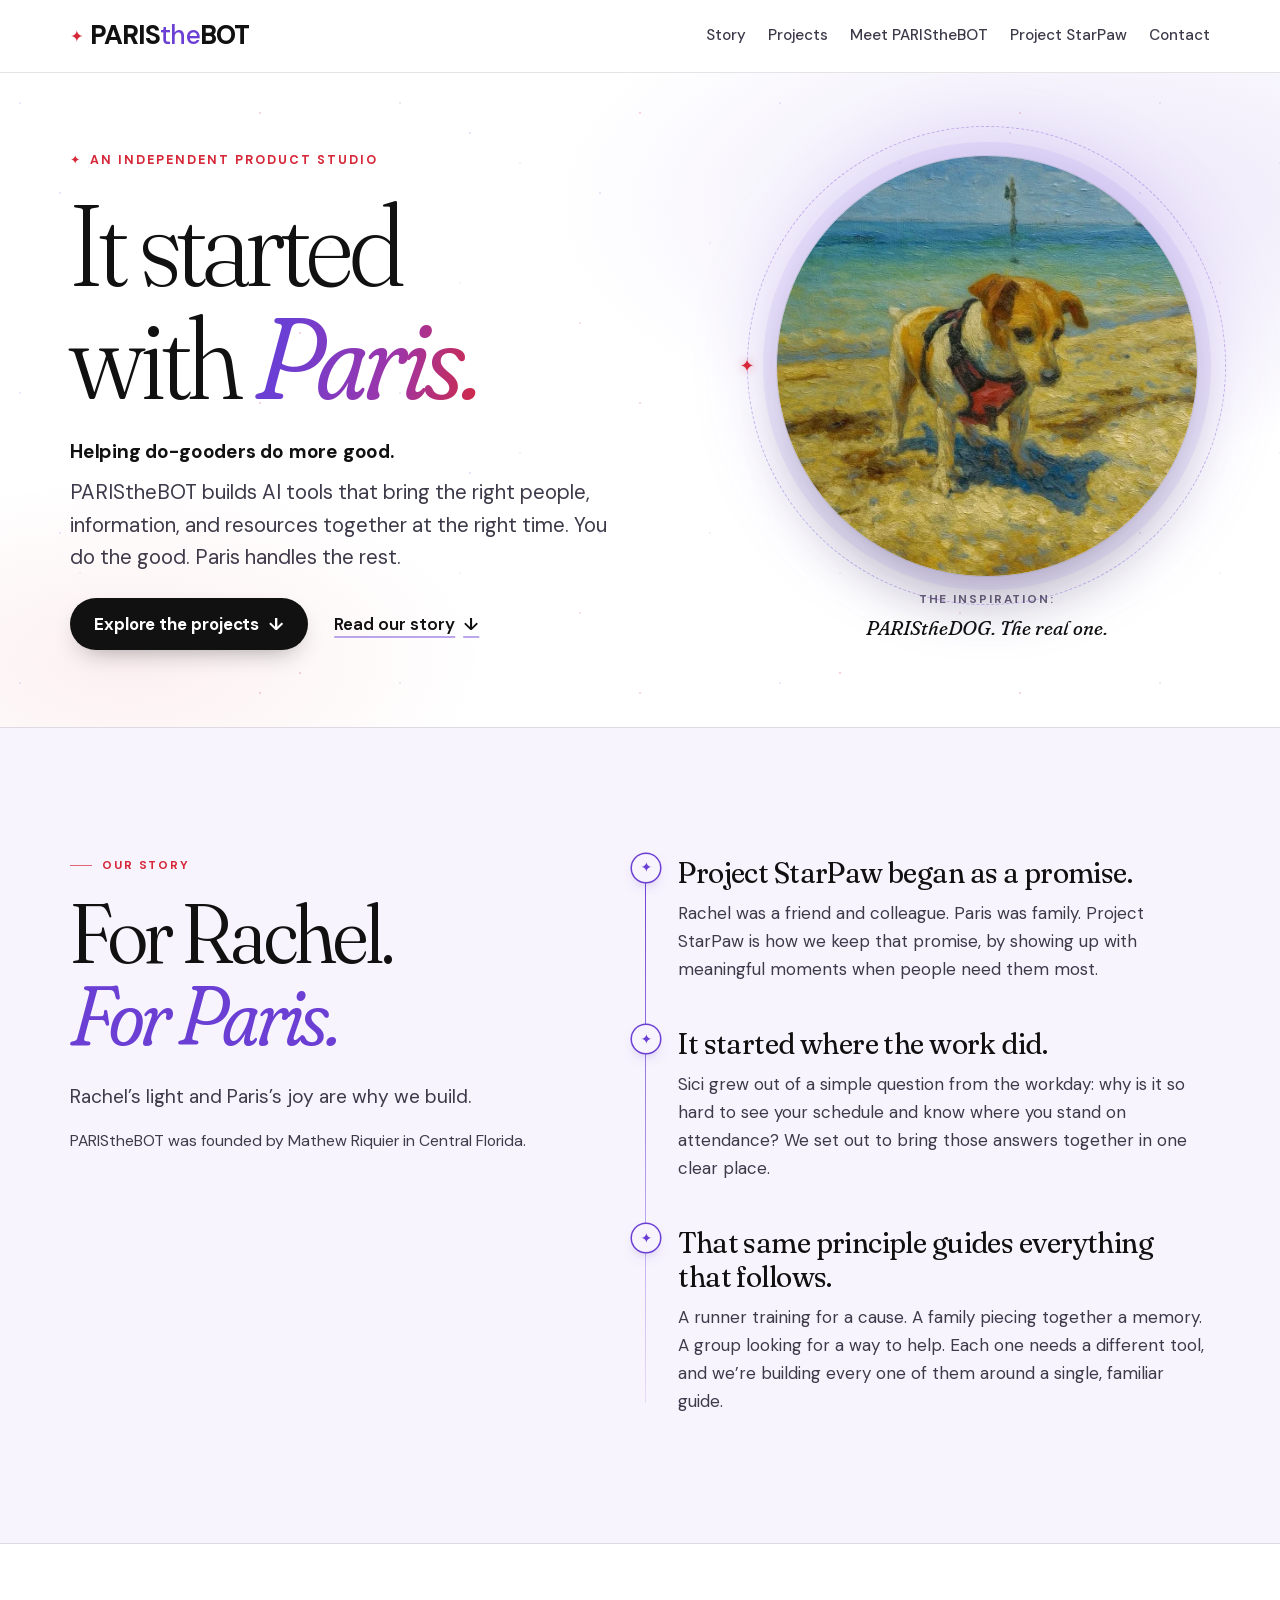
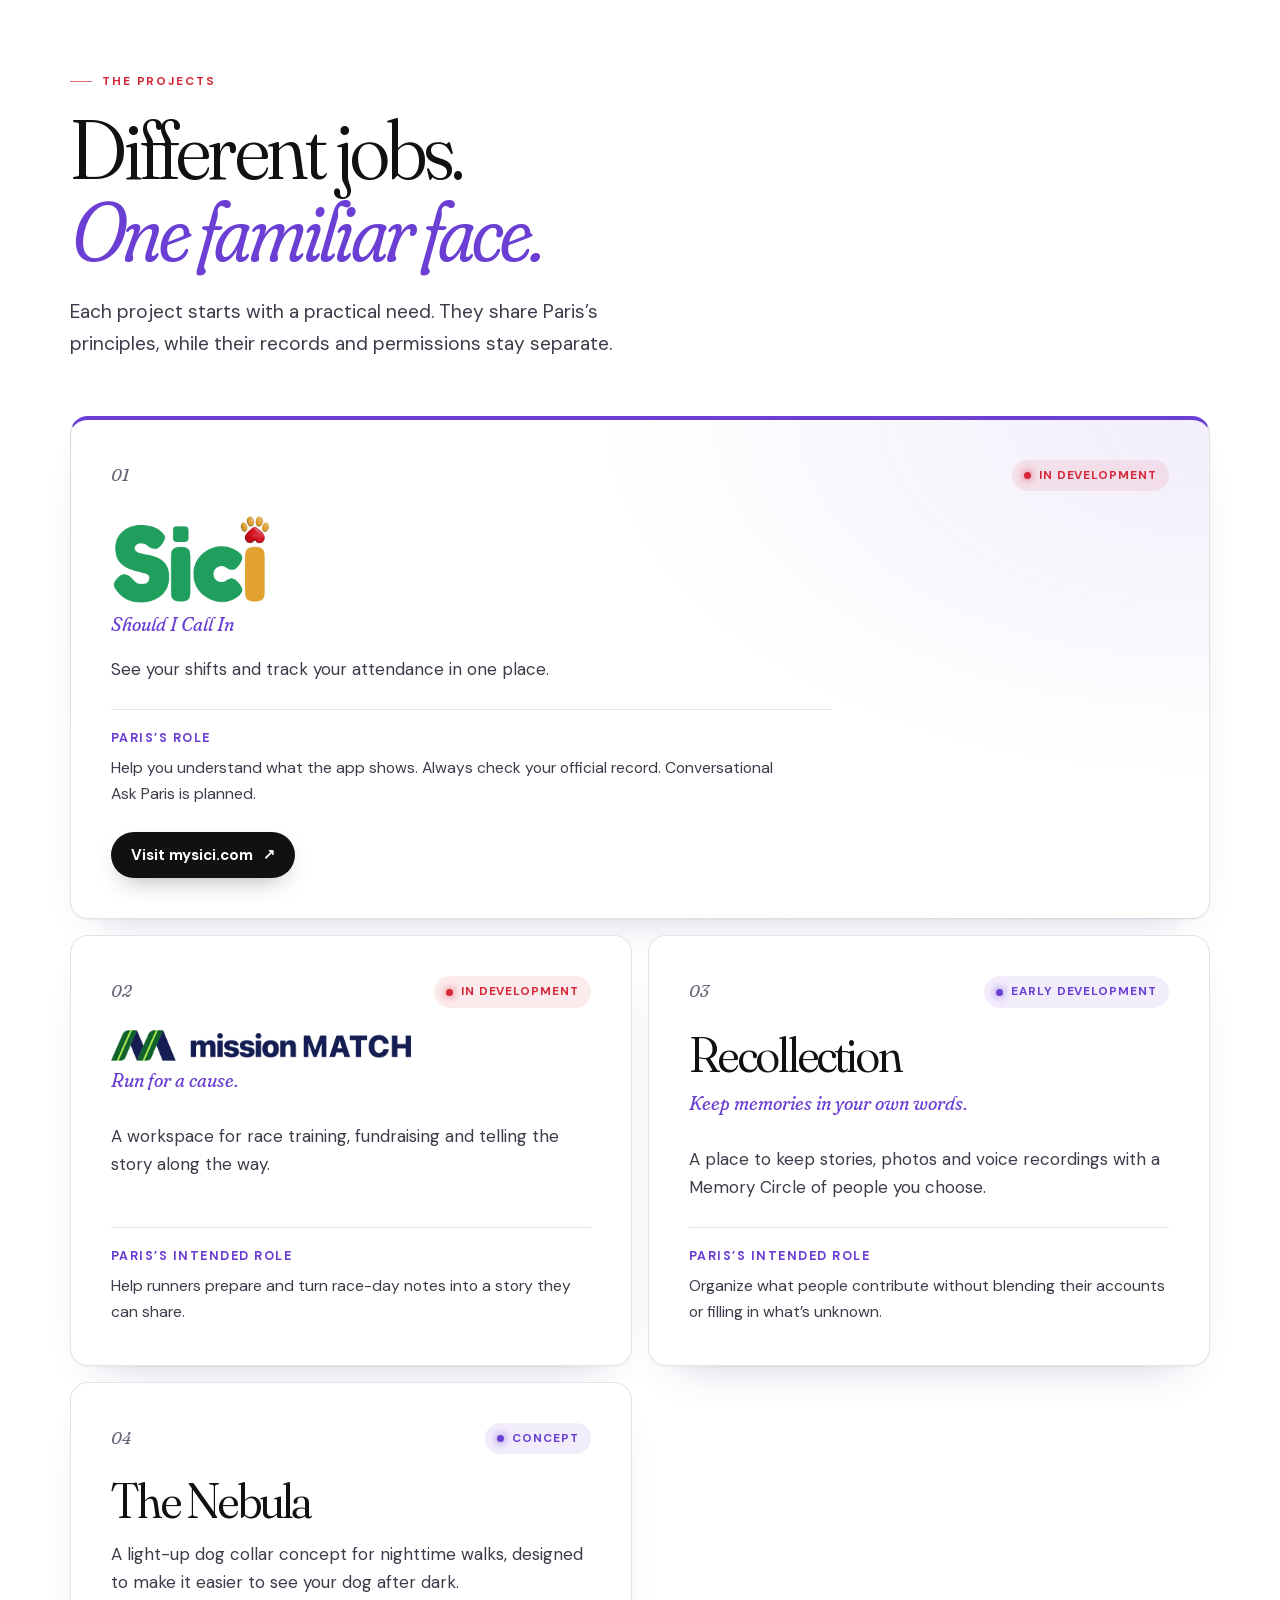
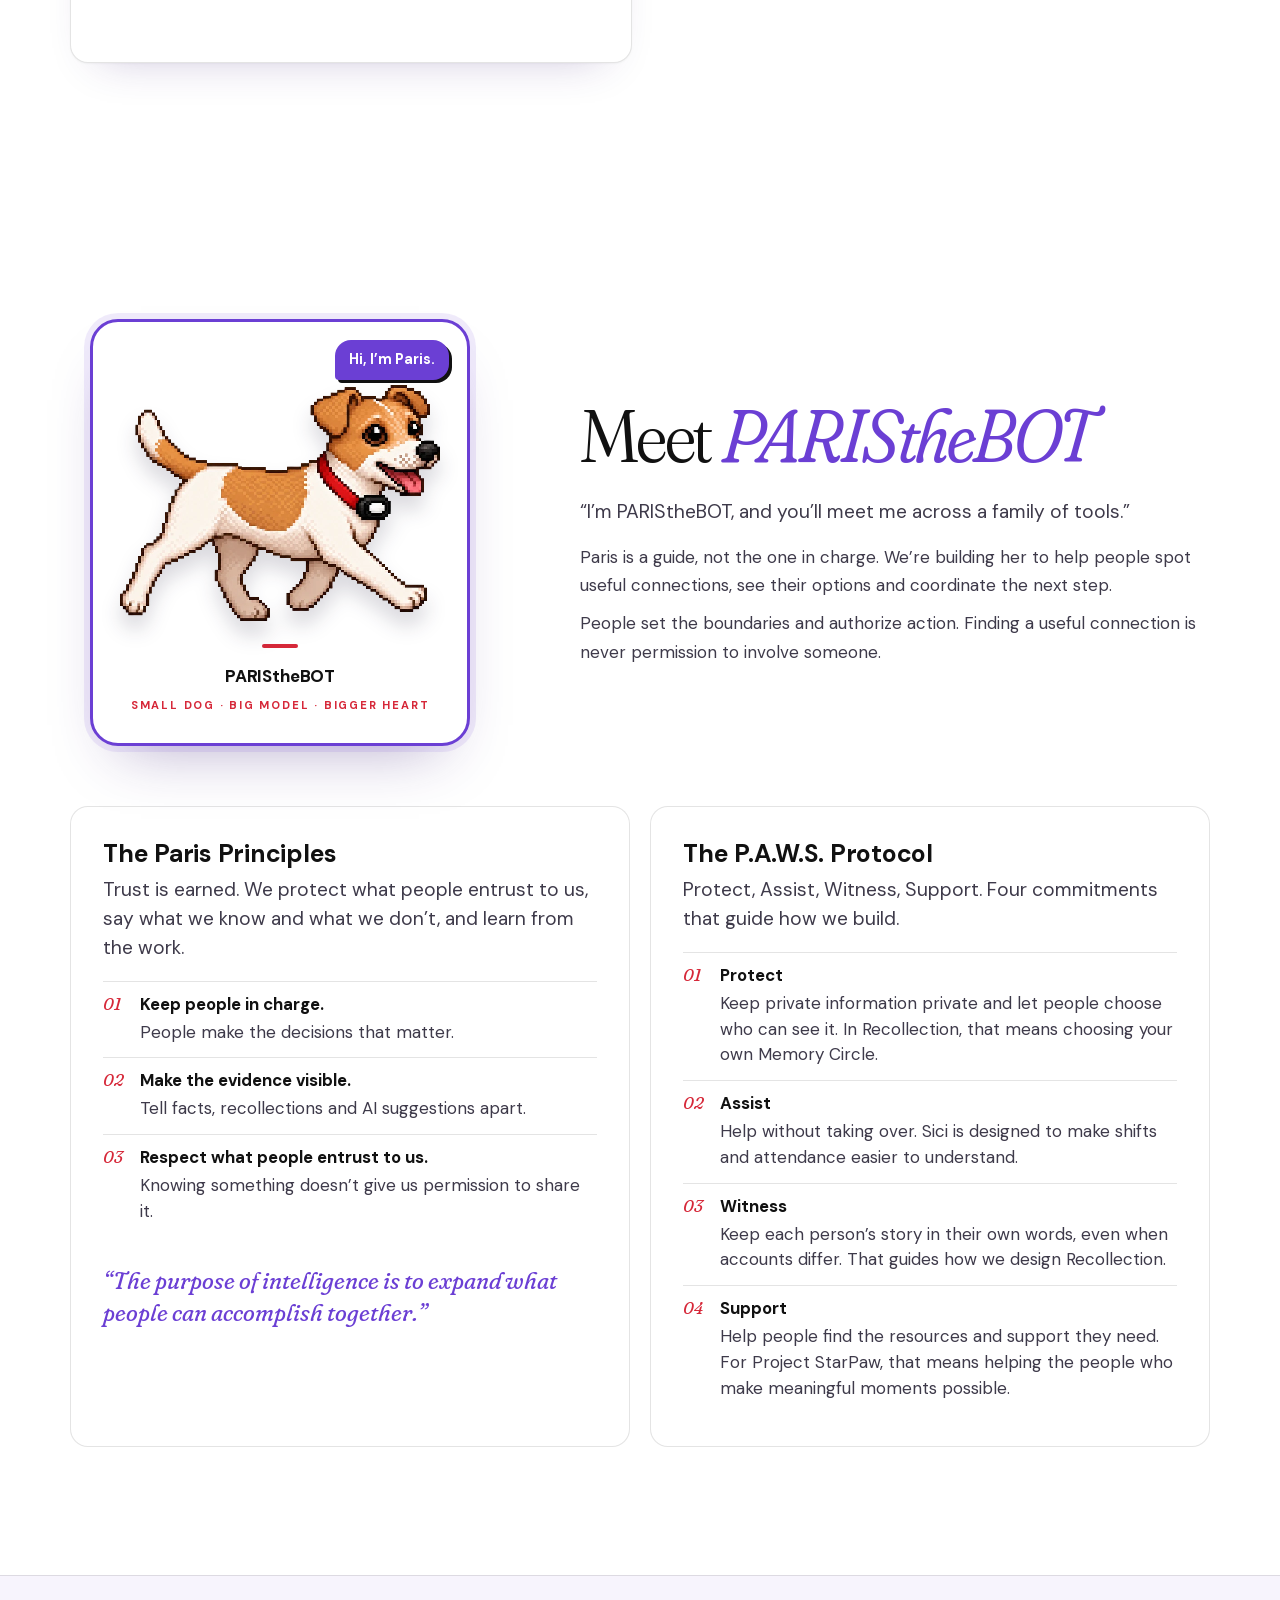
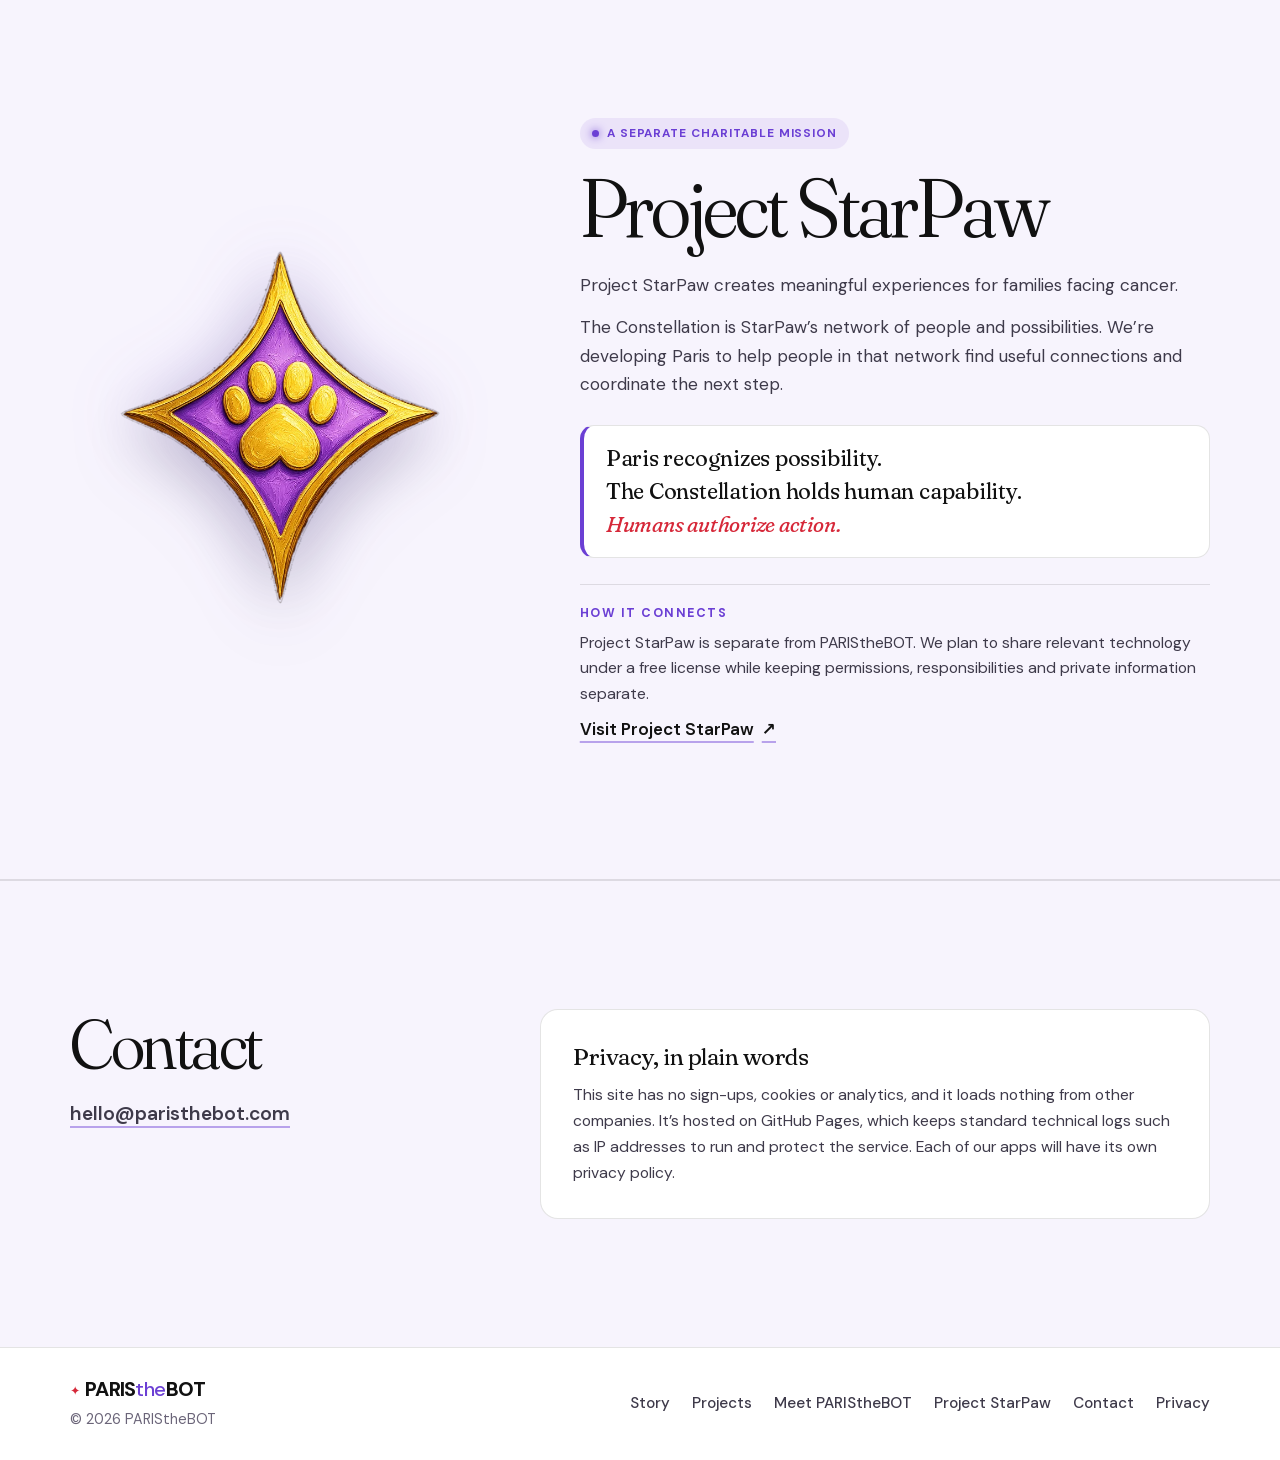
==== commit c0c402ba: "Use the contact email link on the homepage" ====
--- a/index.html
+++ b/index.html
@@ -254,7 +254,7 @@
   <div class="wrap hello-grid">
     <div class="contact" id="contact">
       <h2 id="contact-title">Contact</h2>
-      <p class="section-intro">PARIStheBOT’s home on the web: <a class="text-link" href="https://paristhebot.com/">paristhebot.com</a></p>
+      <p class="section-intro"><a class="text-link" href="mailto:hello@paristhebot.com">hello@paristhebot.com</a></p>
     </div>
     <aside class="privacy" id="privacy" aria-labelledby="privacy-title">
       <h3 id="privacy-title">Privacy, in plain words</h3>
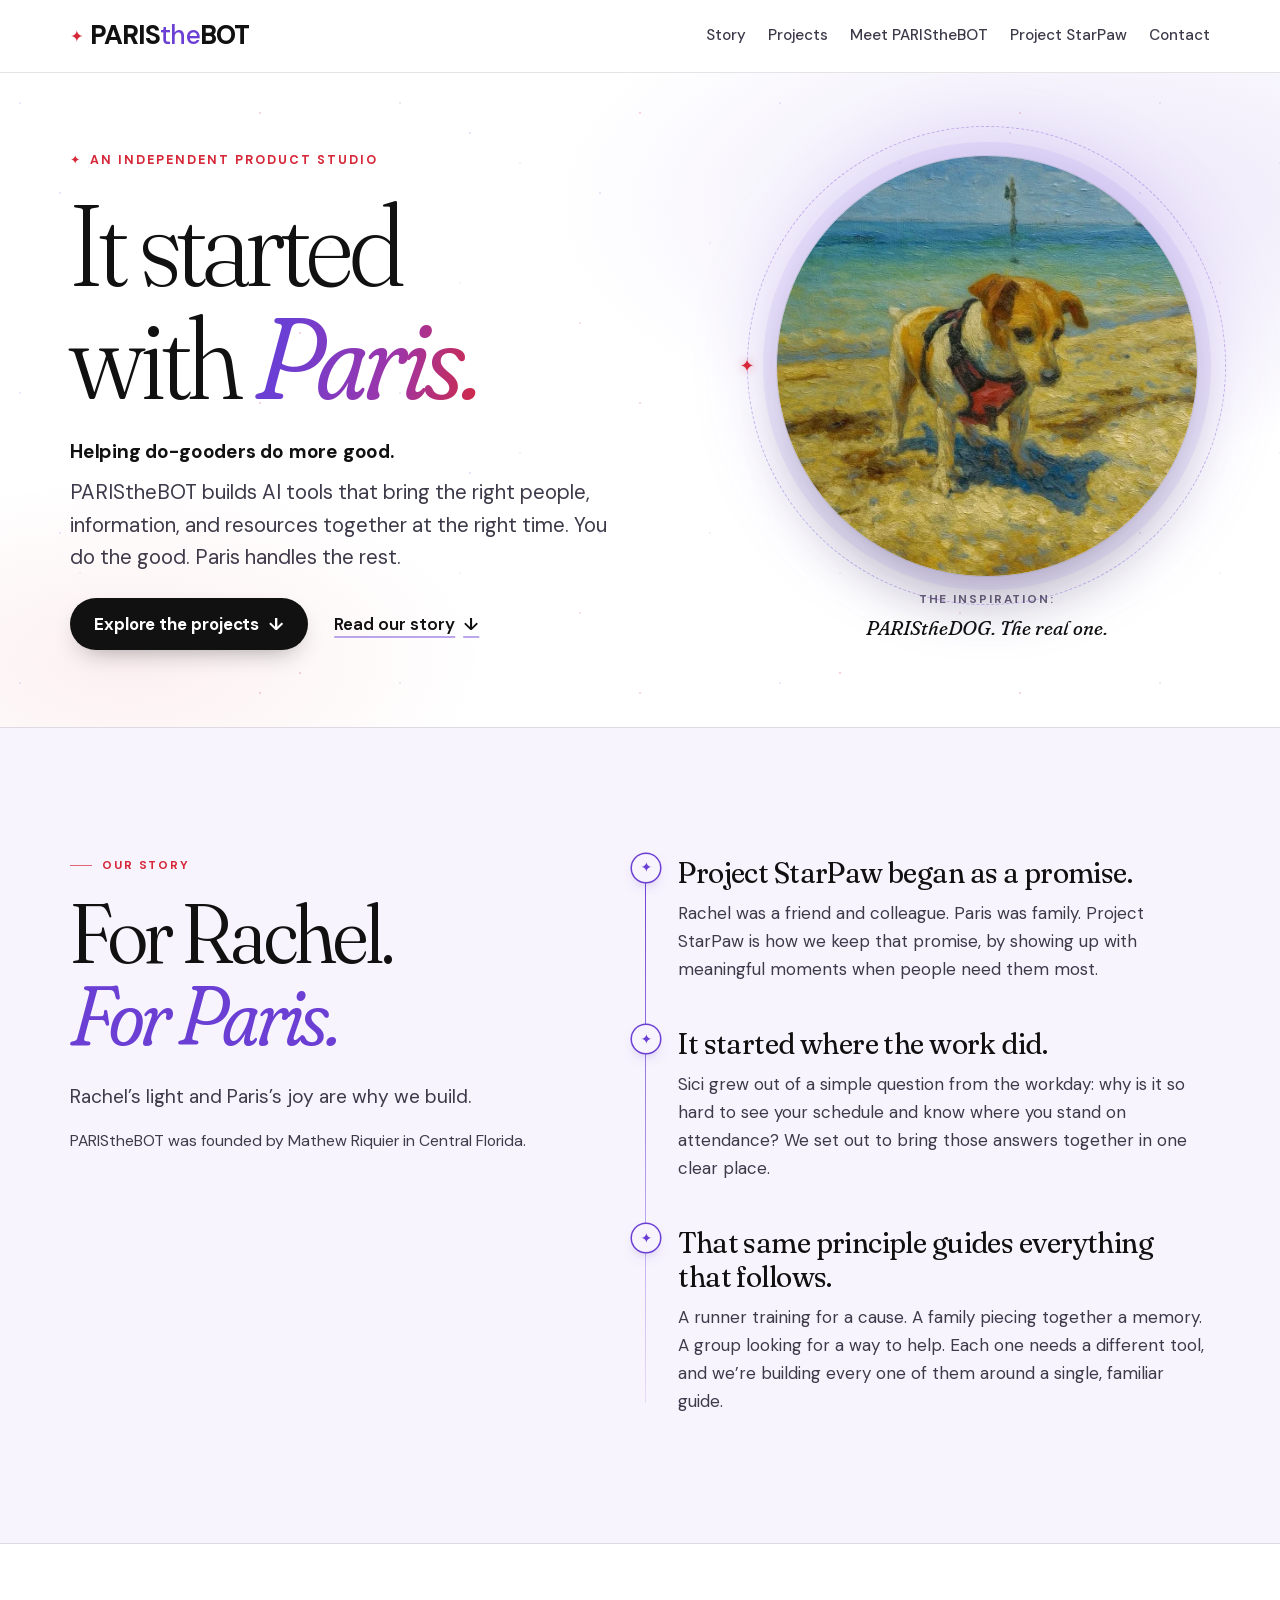
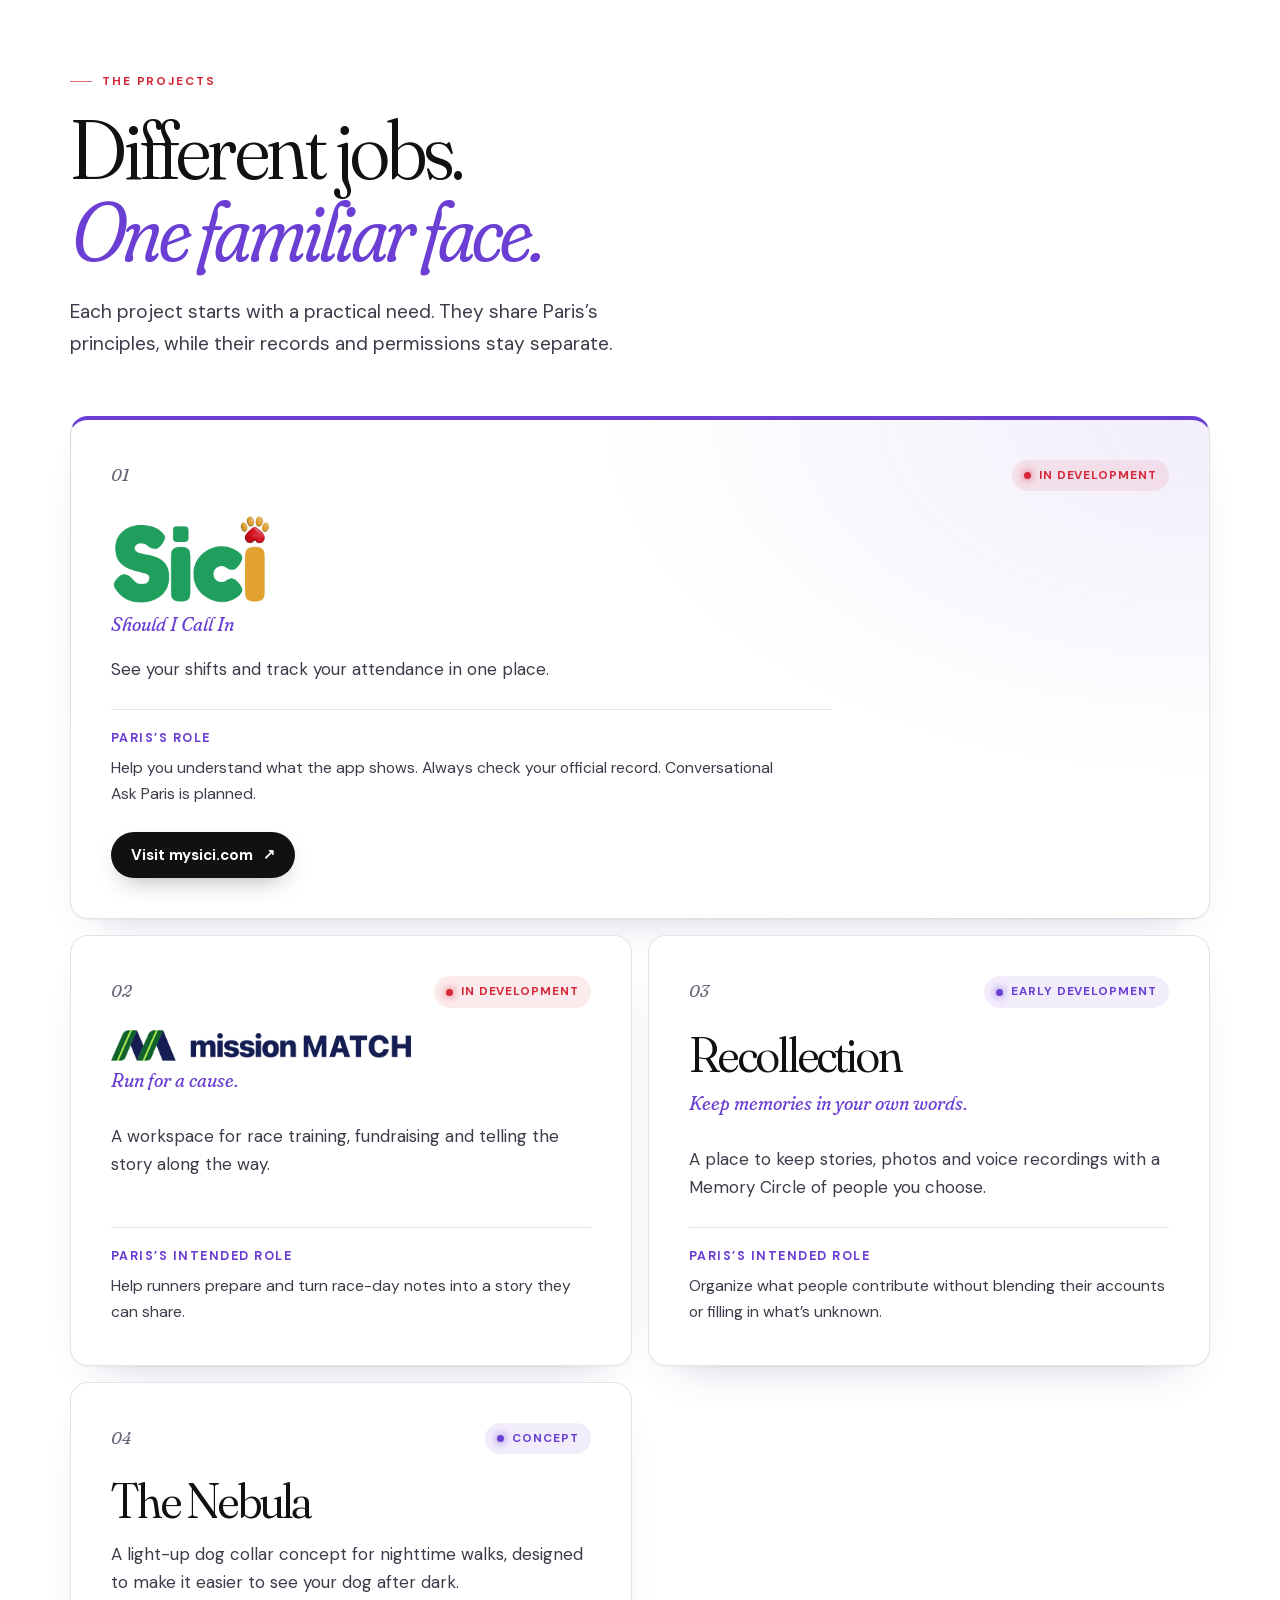
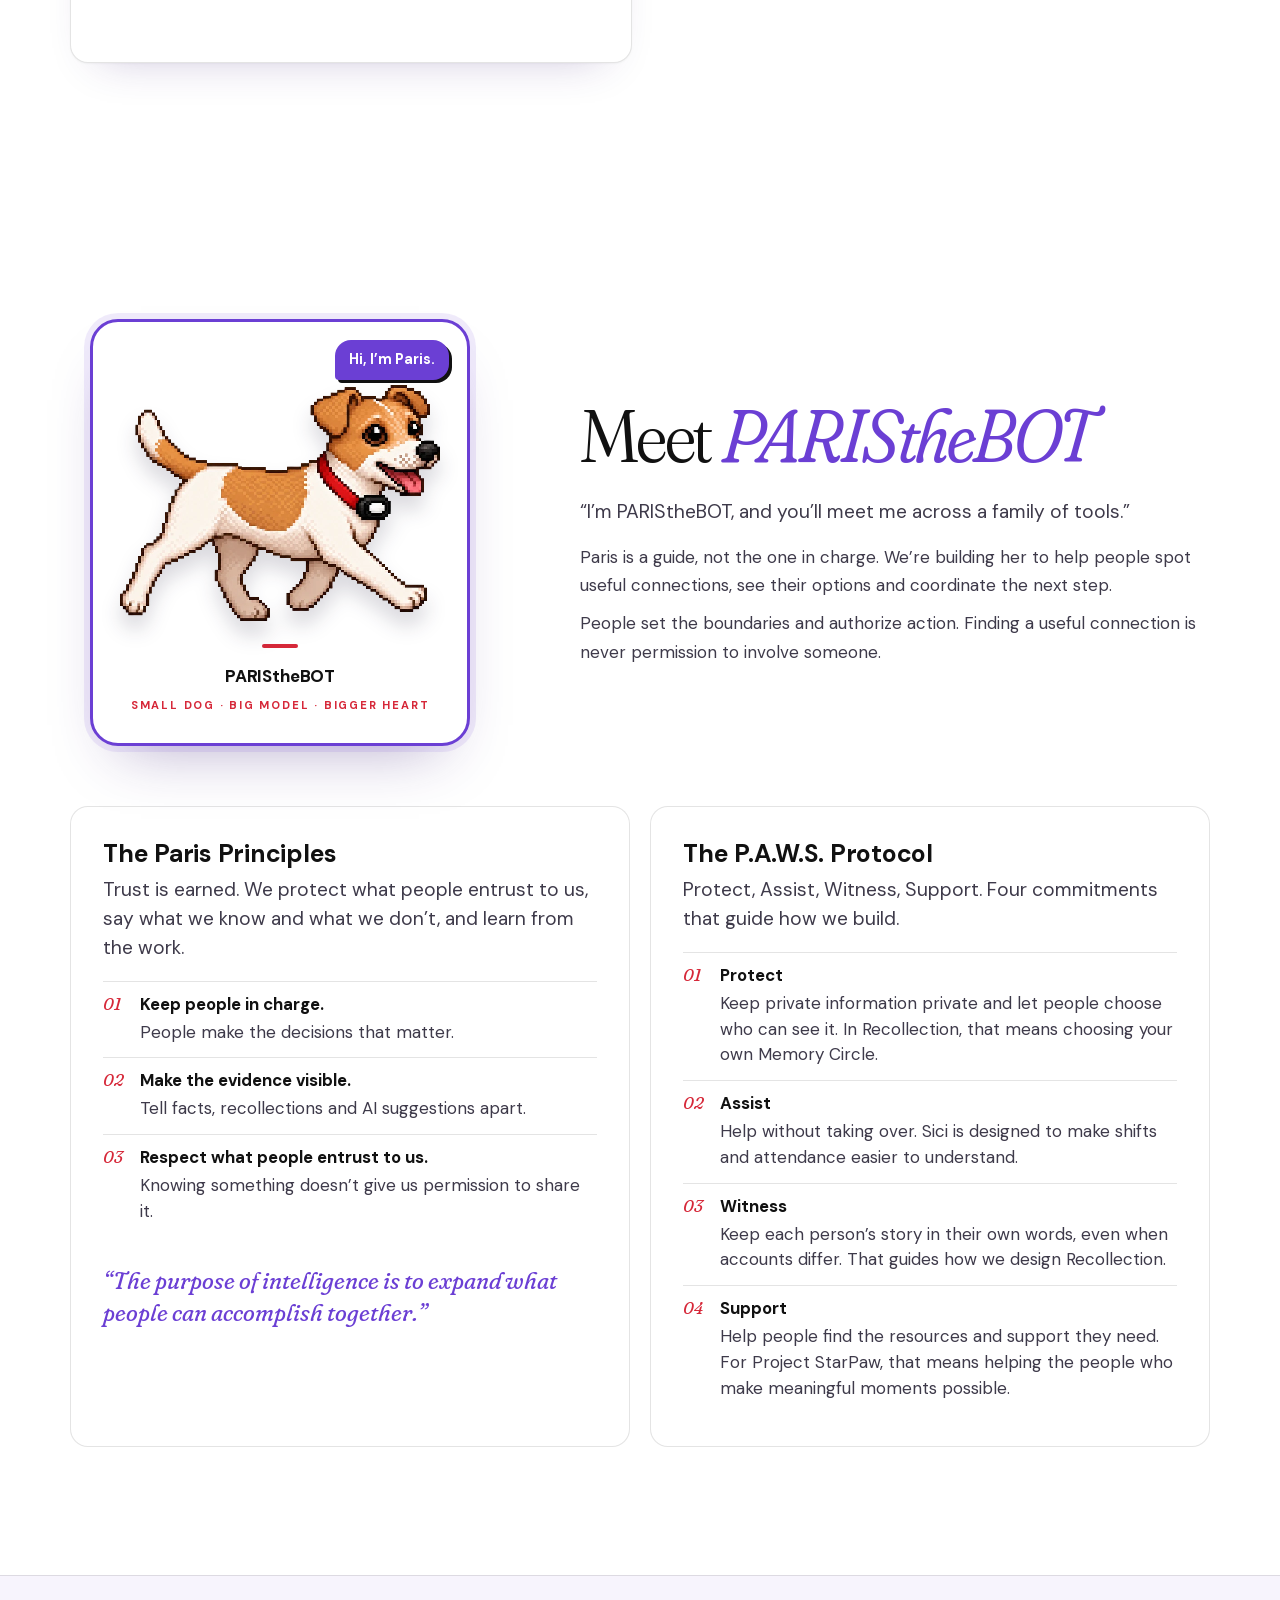
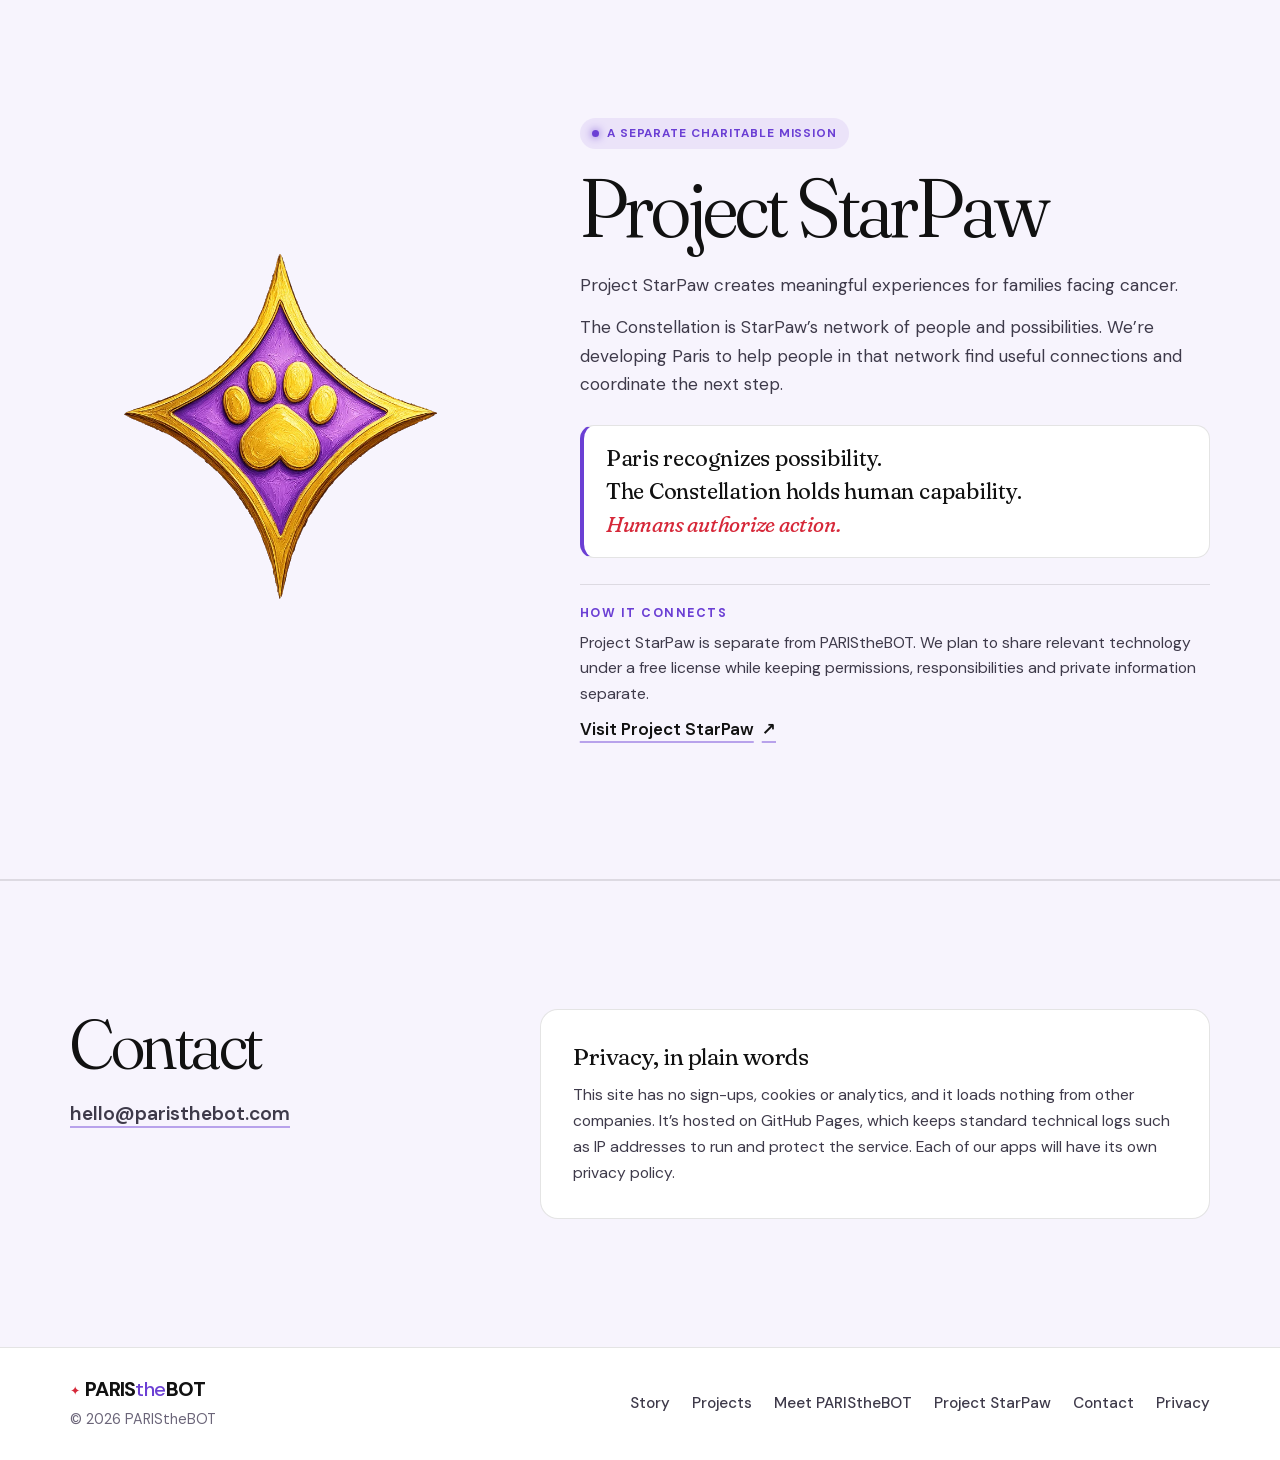
==== commit 4ad8a3fc: "Clean the display edge of the StarPaw emblem" ====
--- a/index.html
+++ b/index.html
@@ -237,7 +237,15 @@
 
 <section class="starpaw section" id="starpaw" aria-labelledby="starpaw-title">
   <div class="wrap starpaw-inner">
-    <img class="starpaw-emblem" src="assets/starpaw-emblem.webp" alt="The Project StarPaw emblem: a gold four-point star around a gold paw with a heart-shaped pad on lavender" width="579" height="640" loading="lazy">
+    <svg aria-hidden="true" focusable="false" width="0" height="0" style="position:absolute">
+      <defs>
+        <filter id="starpaw-edge-clean" x="0" y="0" width="100%" height="100%" color-interpolation-filters="sRGB">
+          <!-- Soften the old dark matte without changing the opaque artwork. -->
+          <feComponentTransfer><feFuncA type="linear" slope="1.818182" intercept="-0.818182"/></feComponentTransfer>
+        </filter>
+      </defs>
+    </svg>
+    <img class="starpaw-emblem" style="filter:url(#starpaw-edge-clean)" src="assets/starpaw-emblem.webp" alt="The Project StarPaw emblem: a gold four-point star around a gold paw with a heart-shaped pad on lavender" width="579" height="640" loading="lazy">
     <div class="starpaw-copy">
       <p class="kicker"><span class="status status-sep"><i aria-hidden="true"></i>A separate charitable mission</span></p>
       <h2 id="starpaw-title">Project StarPaw</h2>
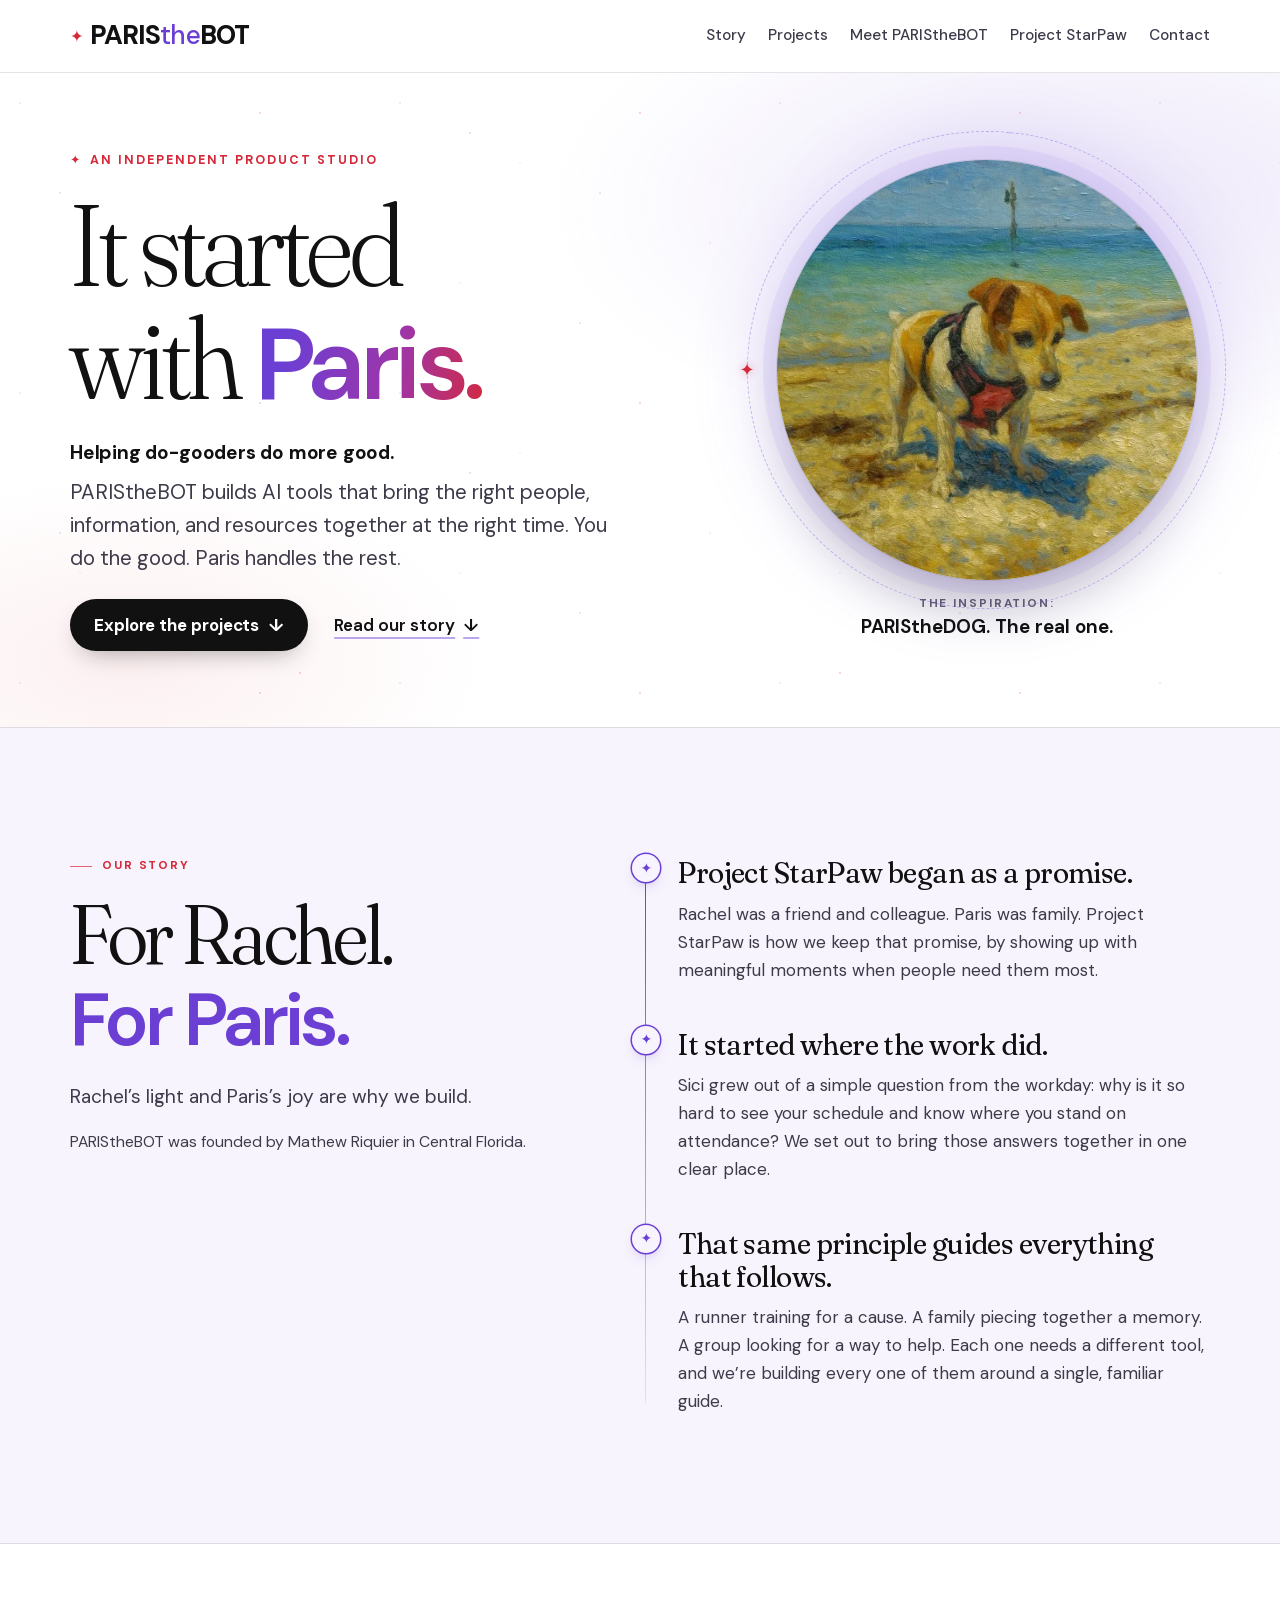
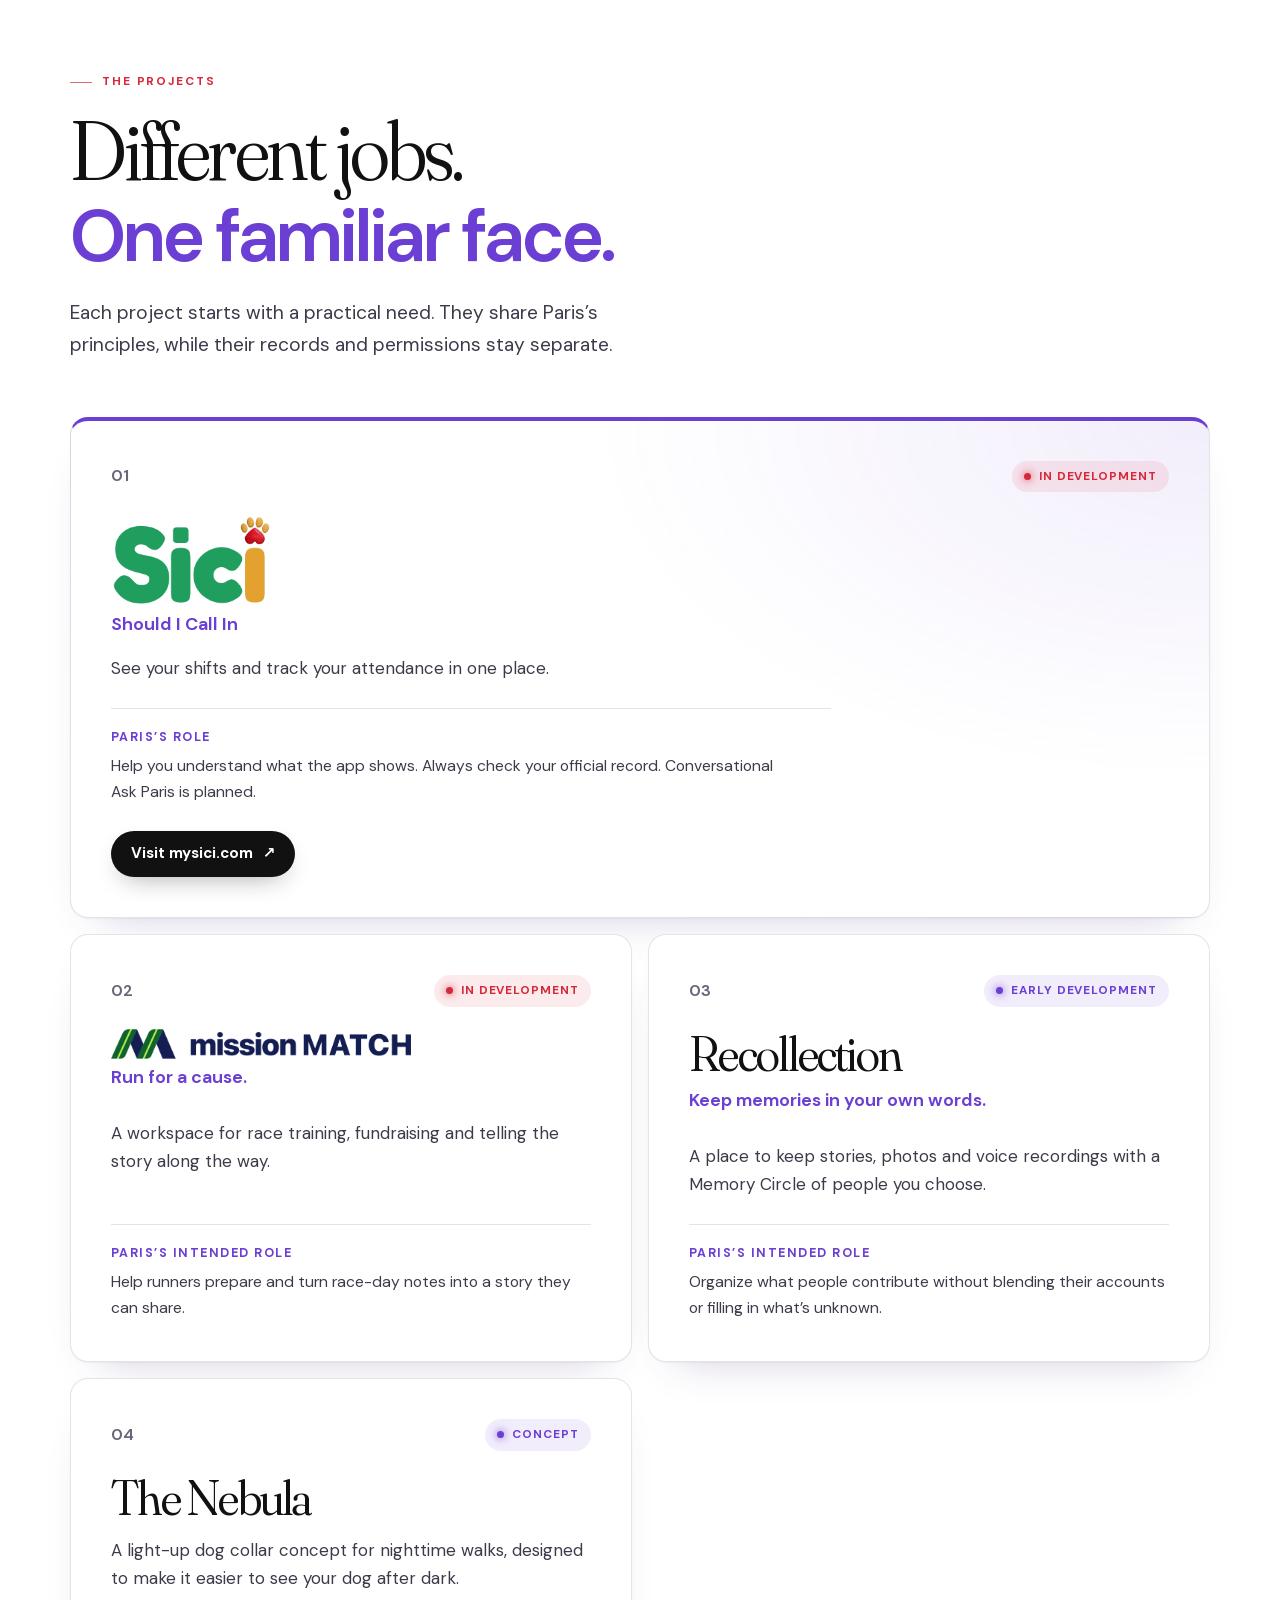
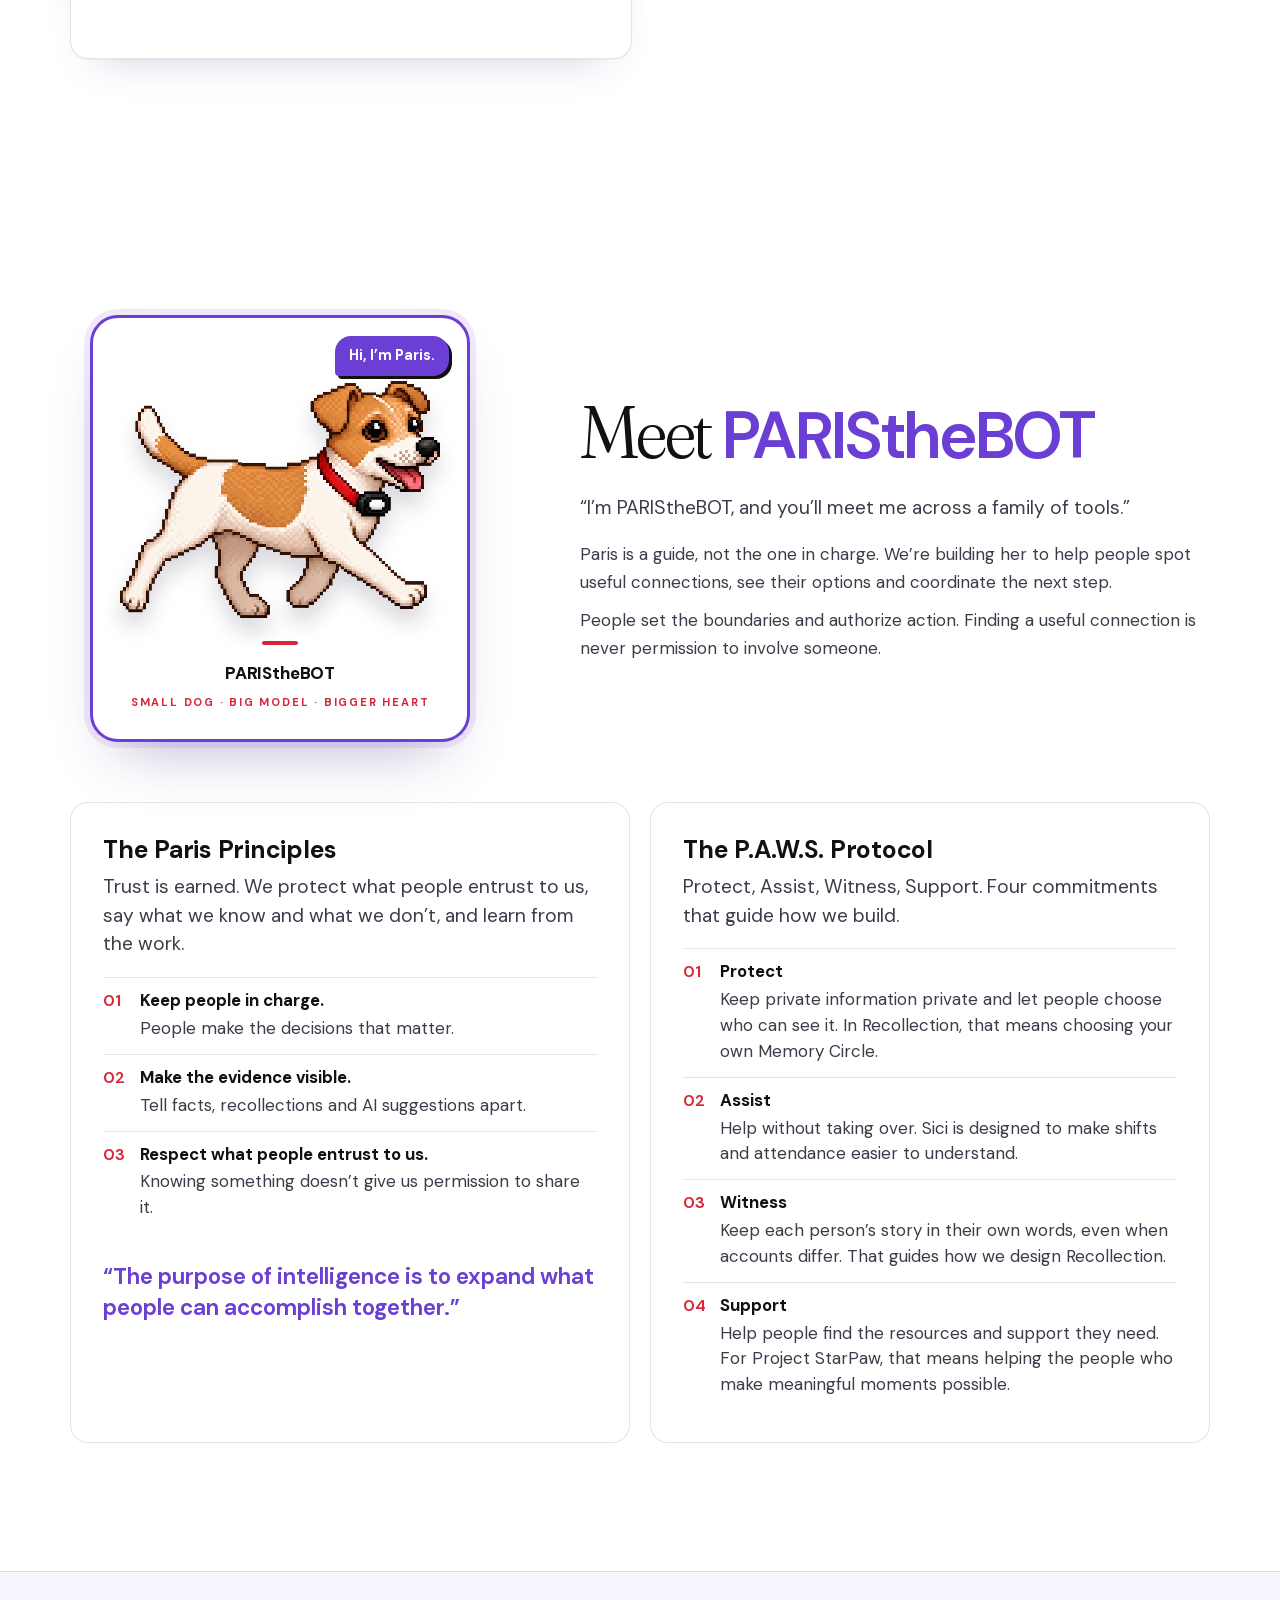
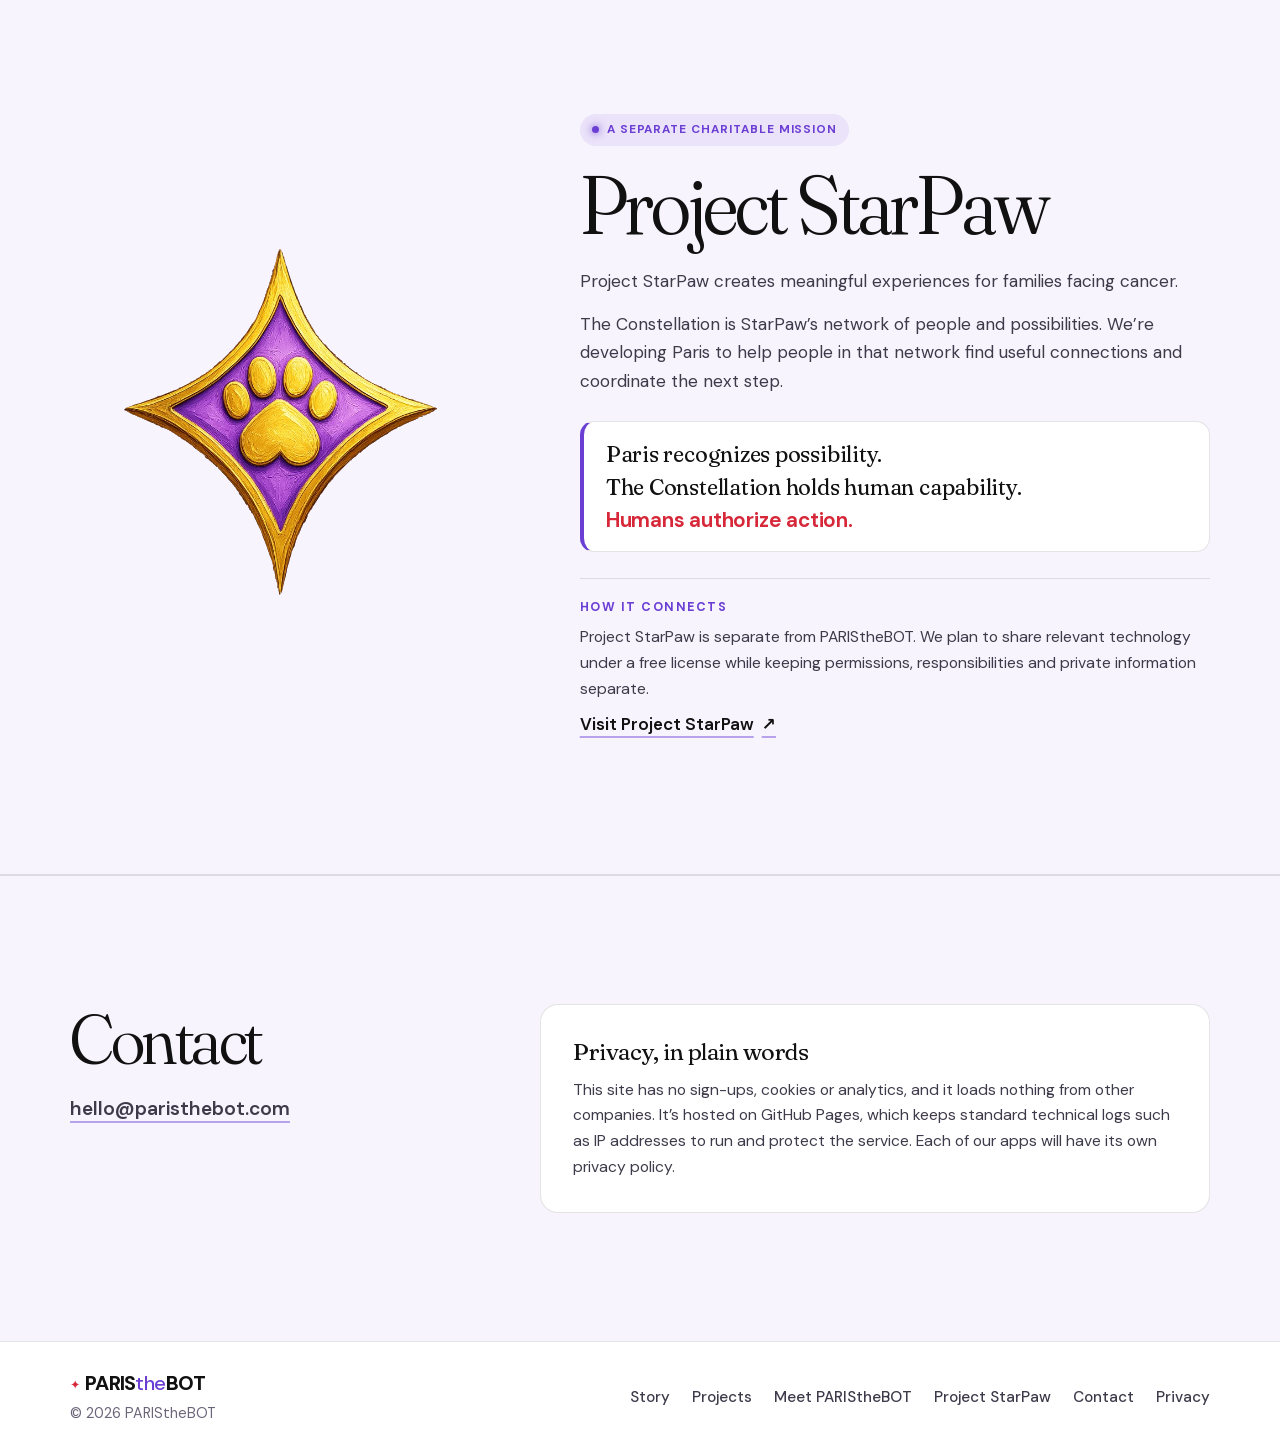
==== commit 95c08e57: "Use upright modern type for site accents" ====
--- a/index.html
+++ b/index.html
@@ -23,7 +23,7 @@
 <meta name="twitter:card" content="summary_large_image">
 <link rel="preload" href="assets/fonts/fraunces-roman.woff2" as="font" type="font/woff2" crossorigin>
 <link rel="preload" href="assets/fonts/dmsans.woff2" as="font" type="font/woff2" crossorigin>
-<link rel="stylesheet" href="style.css?v=projects-meet-gap-1">
+<link rel="stylesheet" href="style.css?v=modern-accents-1">
 <script type="application/ld+json">
 {
   "@context": "https://schema.org",
--- a/style.css
+++ b/style.css
@@ -3,7 +3,6 @@
    Fonts are self-hosted (SIL Open Font License), so the site makes no third-party requests. */
 
 @font-face{font-family:"Fraunces";src:url("assets/fonts/fraunces-roman.woff2") format("woff2");font-weight:300 600;font-style:normal;font-display:swap}
-@font-face{font-family:"Fraunces";src:url("assets/fonts/fraunces-italic.woff2") format("woff2");font-weight:300 500;font-style:italic;font-display:swap}
 @font-face{font-family:"DM Sans";src:url("assets/fonts/dmsans.woff2") format("woff2");font-weight:400 800;font-style:normal;font-display:swap}
 
 :root{
@@ -35,7 +34,7 @@
 p{max-width:62ch}
 h1,h2{font-family:var(--display);font-weight:340;line-height:.98;letter-spacing:-.035em;text-wrap:balance;font-variation-settings:"opsz" 144}
 h2{font-size:clamp(2.6rem,7.4vw,5.2rem)}
-h2 em,h1 em{font-style:italic;font-weight:360}
+h1 em,h2 em{font-family:var(--text);font-style:normal;font-weight:600;font-size:.88em;letter-spacing:-.055em;font-variation-settings:normal}
 h3{font-family:var(--text);font-weight:700;font-size:1.12rem;line-height:1.25;letter-spacing:-.01em}
 :focus-visible{outline:3px solid var(--purple);outline-offset:4px;border-radius:4px}
 section{scroll-margin-top:84px}
@@ -101,7 +100,7 @@
 @keyframes orbit{to{transform:rotate(360deg)}}
 .moon figcaption{display:flex;flex-direction:column;align-items:center;gap:2px;text-align:center}
 .label,.kicker{text-transform:uppercase;letter-spacing:.16em;font-size:.74rem;font-weight:700;color:var(--ink-3)}
-.moon figcaption strong{font-family:var(--display);font-style:italic;font-weight:400;font-size:clamp(1.02rem,2vw,1.25rem);color:var(--ink);font-variation-settings:"opsz" 72}
+.moon figcaption strong{font-family:var(--text);font-weight:650;font-size:clamp(1.02rem,2vw,1.2rem);color:var(--ink);line-height:1.3}
 
 /* Sections */
 .section{padding-block:clamp(72px,10vw,132px)}
@@ -128,7 +127,7 @@
 .card h3{font-family:var(--display);font-weight:360;font-size:clamp(2.1rem,5vw,3.1rem);letter-spacing:-.035em;line-height:1;margin:22px 0 14px;font-variation-settings:"opsz" 120}
 .card>p{color:var(--ink-2)}
 .card-top{display:flex;align-items:center;justify-content:space-between;gap:12px}
-.num{font-family:var(--display);font-style:italic;color:var(--ink-3);font-size:1.05rem;font-variation-settings:"opsz" 72}
+.num{color:var(--ink-3);font-size:1rem;font-weight:650;font-variant-numeric:tabular-nums}
 .status{display:inline-flex;align-items:center;gap:8px;padding:6px 12px;border-radius:999px;background:rgba(214,40,57,.09);color:var(--red);font-size:.74rem;font-weight:700;letter-spacing:.08em;text-transform:uppercase}
 .status i{width:7px;height:7px;border-radius:50%;background:currentColor;box-shadow:0 0 8px currentColor}
 .status-early{background:rgba(107,63,212,.09);color:var(--purple)}
@@ -142,7 +141,7 @@
 .feature h3{font-size:clamp(2.8rem,8vw,4.6rem)}
 .feature>p,.feature .role{max-width:60ch}
 .feature .button{align-self:flex-start}
-.tagline{font-family:var(--display);font-style:italic;color:var(--purple)!important;font-size:1.2rem;margin:-6px 0 14px;font-variation-settings:"opsz" 72}
+.tagline{font-family:var(--text);font-weight:650;color:var(--purple)!important;font-size:1.12rem;margin:-6px 0 14px}
 .card-grid{display:grid;grid-template-columns:repeat(2,minmax(0,1fr));gap:16px;margin-top:16px}
 
 /* StarPaw */
@@ -171,7 +170,7 @@
 .values-panel>.section-intro{margin-top:8px;line-height:1.5}
 .principles{margin-top:18px;display:grid;gap:0;counter-reset:p}
 .principles li{counter-increment:p;display:grid;grid-template-columns:28px minmax(0,1fr);column-gap:9px;align-items:baseline;padding:12px 0;border-top:1px solid var(--line)}
-.principles li::before{content:counter(p,decimal-leading-zero);grid-row:1;grid-column:1;font-family:var(--display);font-style:italic;color:var(--red);font-size:1.05rem;line-height:1.25}
+.principles li::before{content:counter(p,decimal-leading-zero);grid-row:1;grid-column:1;font-family:var(--text);font-weight:650;font-variant-numeric:tabular-nums;color:var(--red);font-size:1rem;line-height:1.25}
 .principles h4,.principles p{grid-column:2}
 .principles h4{grid-row:1;margin:0;font-size:1.05rem;line-height:1.3}
 .principles p{grid-row:2;margin-top:4px;line-height:1.52;color:var(--ink-2)}
@@ -183,8 +182,8 @@
 .logo-wide img{height:auto;width:min(100%,300px)}
 .trio{margin:26px 0 0;padding:18px 22px;border-radius:14px;background:var(--bg);border:1px solid var(--line);border-left:4px solid var(--purple);display:grid;gap:4px}
 .trio p{margin:0;font-family:var(--display);font-size:clamp(1.15rem,2.4vw,1.4rem);line-height:1.3;letter-spacing:-.01em;color:var(--ink);font-variation-settings:"opsz" 48}
-.trio p:last-child{color:var(--red);font-style:italic}
-.purpose{margin-top:28px;font-family:var(--display);font-style:italic;font-size:clamp(1.2rem,2.6vw,1.5rem);line-height:1.35;color:var(--purple);max-width:34ch;font-variation-settings:"opsz" 72}
+.trio p:last-child{color:var(--red);font-family:var(--text);font-weight:650;font-size:clamp(1.05rem,2.4vw,1.3rem);font-variation-settings:normal}
+.purpose{margin-top:28px;font-family:var(--text);font-weight:650;font-size:clamp(1.15rem,2.6vw,1.4rem);line-height:1.4;color:var(--purple);max-width:36ch}
 
 /* Hello + privacy */
 .hello{background:var(--band);border-top:1px solid var(--line)}
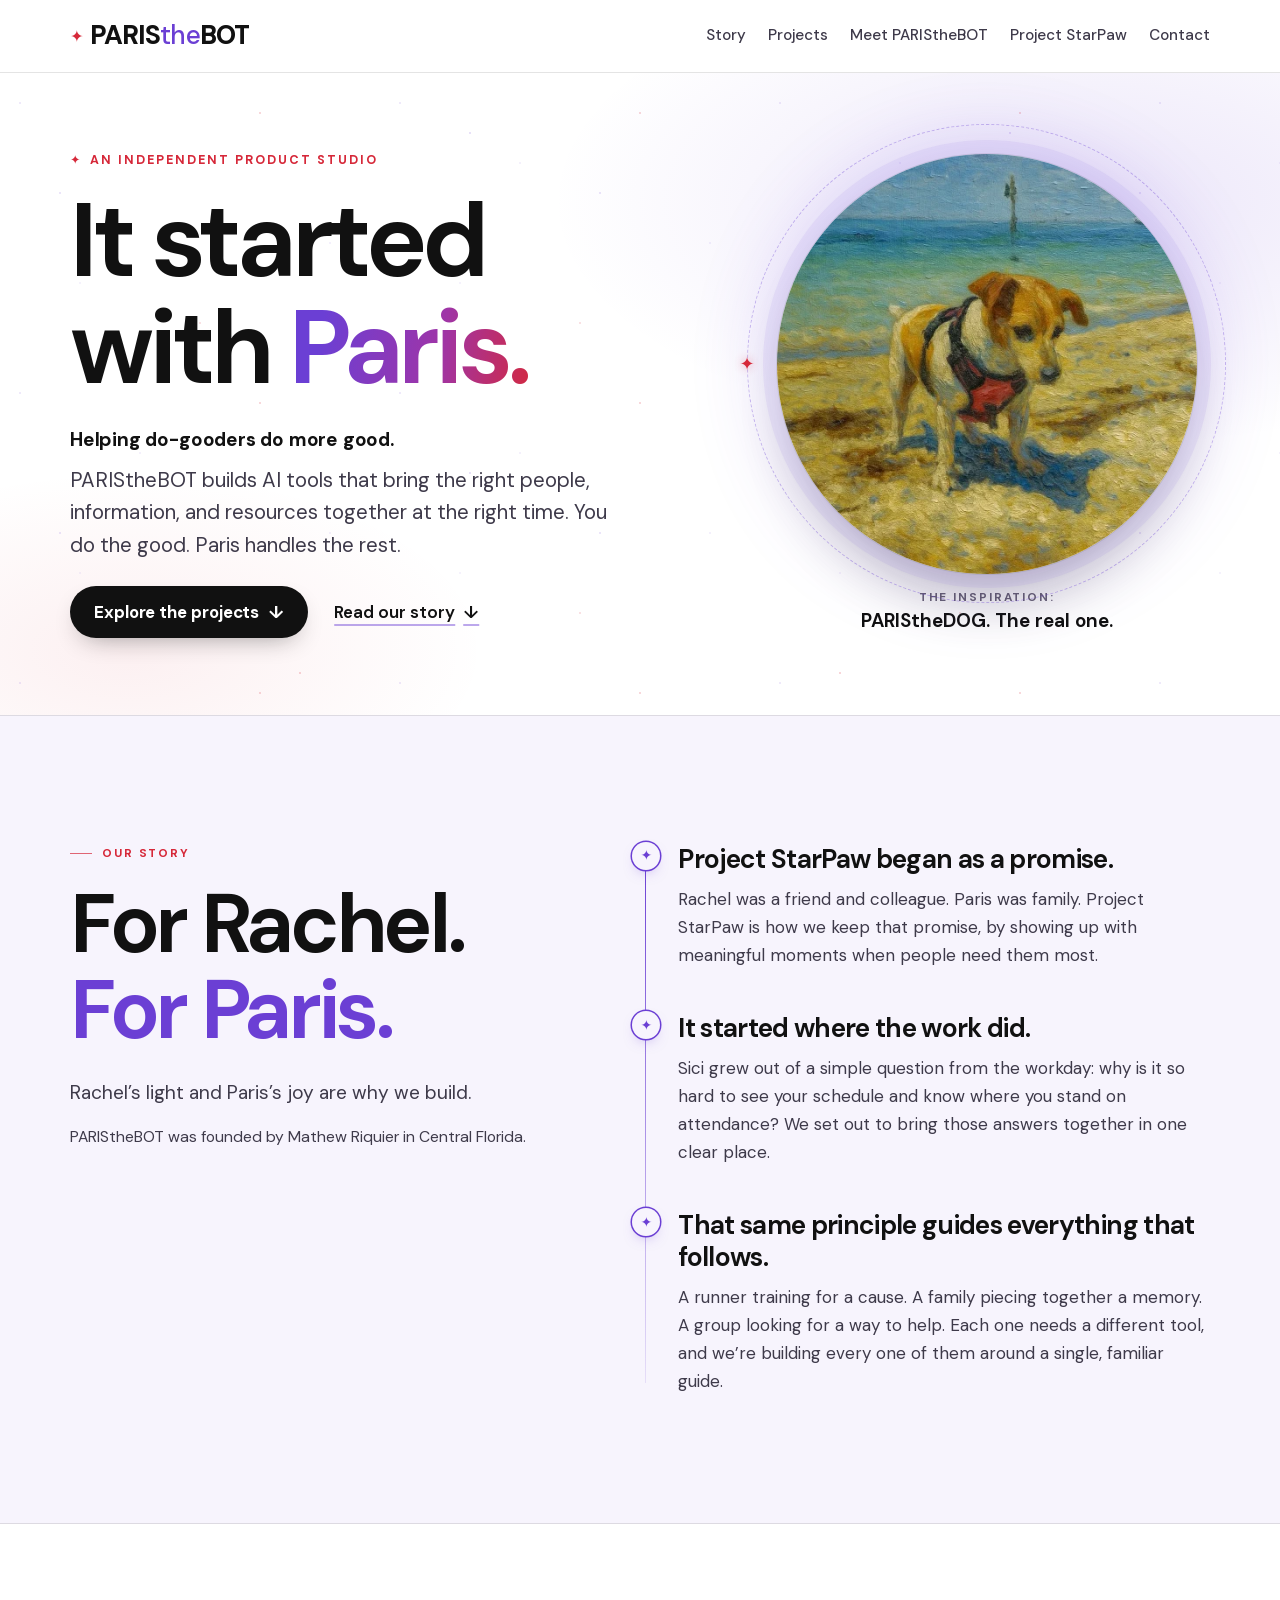
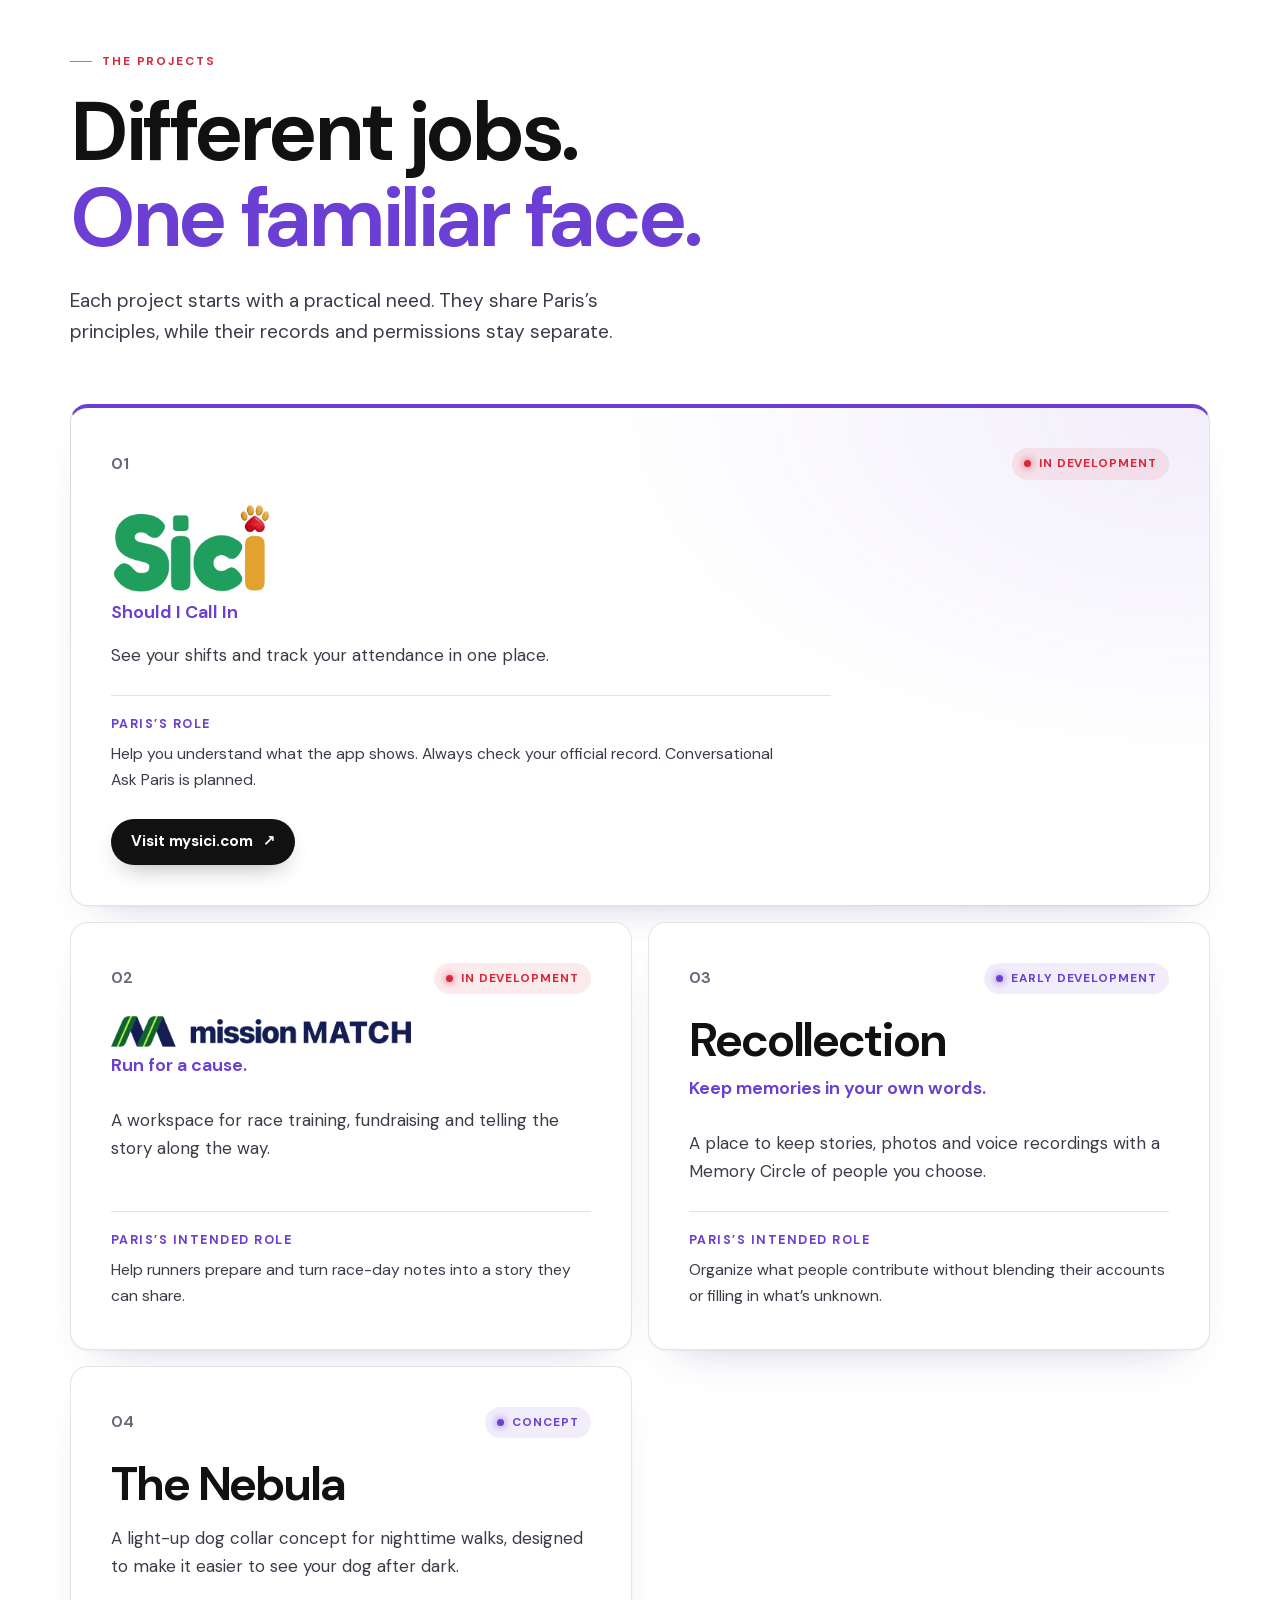
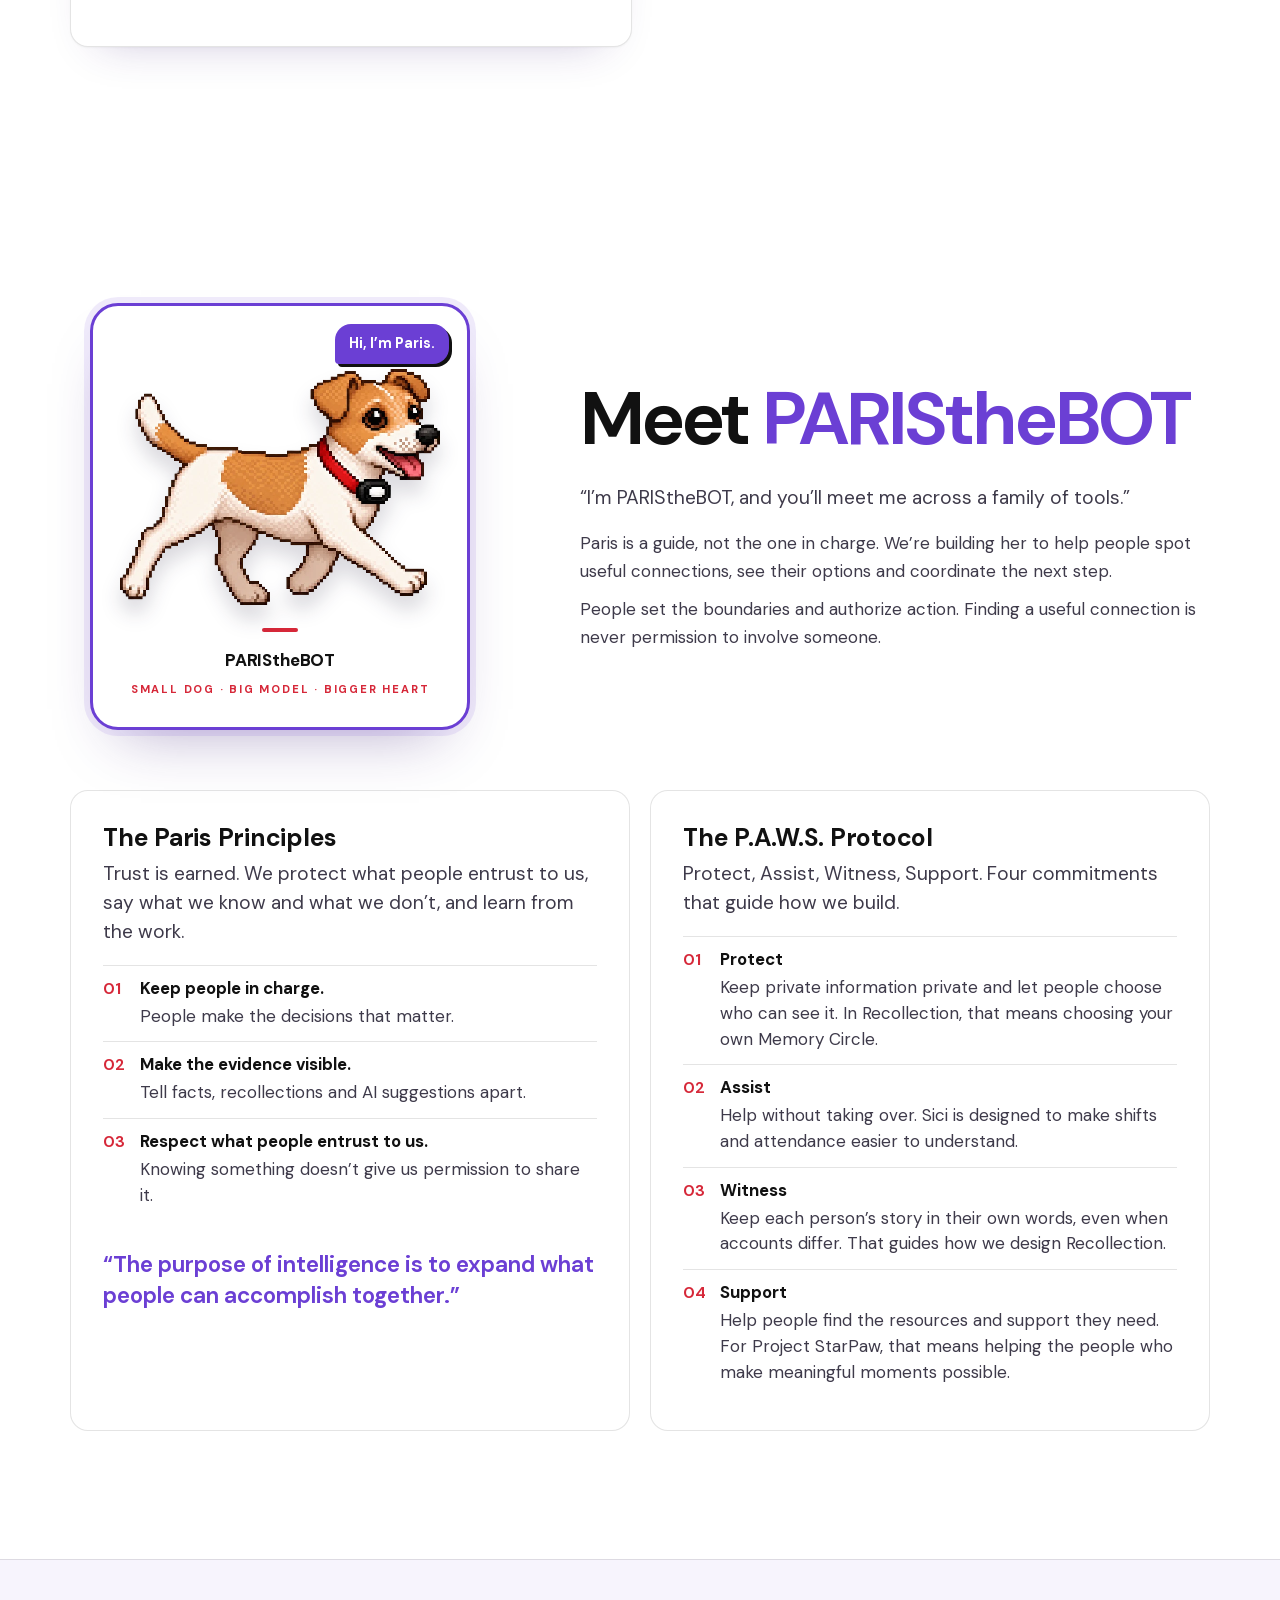
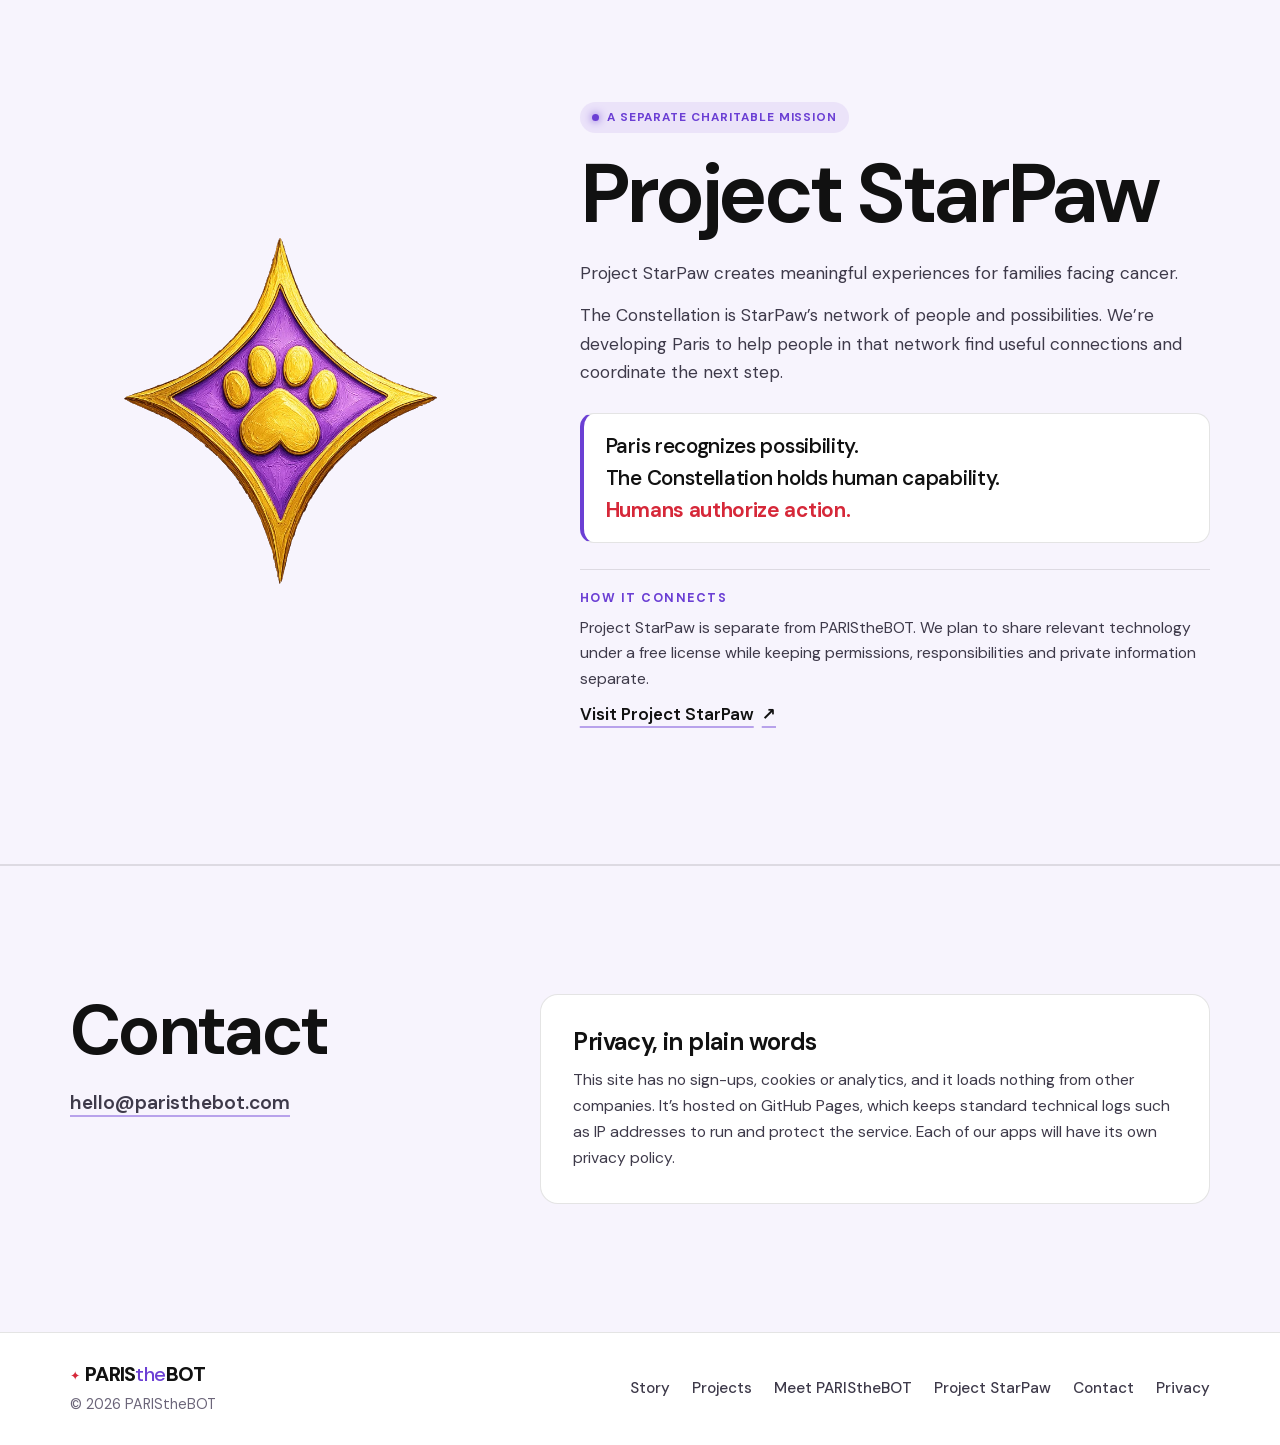
==== commit fae403a5: "Replace the remaining serif typography with DM Sans" ====
--- a/index.html
+++ b/index.html
@@ -21,9 +21,8 @@
 <meta property="og:image:height" content="630">
 <meta property="og:image:alt" content="Pixel Paris, a Jack Russell, beside the words It started with Paris.">
 <meta name="twitter:card" content="summary_large_image">
-<link rel="preload" href="assets/fonts/fraunces-roman.woff2" as="font" type="font/woff2" crossorigin>
 <link rel="preload" href="assets/fonts/dmsans.woff2" as="font" type="font/woff2" crossorigin>
-<link rel="stylesheet" href="style.css?v=modern-accents-1">
+<link rel="stylesheet" href="style.css?v=modern-type-2">
 <script type="application/ld+json">
 {
   "@context": "https://schema.org",
--- a/style.css
+++ b/style.css
@@ -2,7 +2,6 @@
    Purple, black and red accents (the red is Paris's collar).
    Fonts are self-hosted (SIL Open Font License), so the site makes no third-party requests. */
 
-@font-face{font-family:"Fraunces";src:url("assets/fonts/fraunces-roman.woff2") format("woff2");font-weight:300 600;font-style:normal;font-display:swap}
 @font-face{font-family:"DM Sans";src:url("assets/fonts/dmsans.woff2") format("woff2");font-weight:400 800;font-style:normal;font-display:swap}
 
 :root{
@@ -15,7 +14,6 @@
   --ink-3:#6B6579;      /* labels */
   --purple:#6B3FD4;     /* purple accent */
   --red:#D62839;        /* red accent, Paris's collar */
-  --display:"Fraunces",Georgia,"Times New Roman",serif;
   --text:"DM Sans",system-ui,-apple-system,"Segoe UI",sans-serif;
   --width:1140px;
   --gutter:max(20px,env(safe-area-inset-left,0px));
@@ -32,9 +30,9 @@
 p,h1,h2,h3,figure,ol{margin:0}
 ol{padding:0;list-style:none}
 p{max-width:62ch}
-h1,h2{font-family:var(--display);font-weight:340;line-height:.98;letter-spacing:-.035em;text-wrap:balance;font-variation-settings:"opsz" 144}
+h1,h2{font-weight:650;line-height:1.03;letter-spacing:-.052em;text-wrap:balance}
 h2{font-size:clamp(2.6rem,7.4vw,5.2rem)}
-h1 em,h2 em{font-family:var(--text);font-style:normal;font-weight:600;font-size:.88em;letter-spacing:-.055em;font-variation-settings:normal}
+h1 em,h2 em{font-style:normal;font-weight:inherit}
 h3{font-family:var(--text);font-weight:700;font-size:1.12rem;line-height:1.25;letter-spacing:-.01em}
 :focus-visible{outline:3px solid var(--purple);outline-offset:4px;border-radius:4px}
 section{scroll-margin-top:84px}
@@ -80,7 +78,7 @@
 .hero-inner>.moon{grid-column:2;grid-row:1}
 .eyebrow{display:flex;align-items:center;gap:.6em;color:var(--red);text-transform:uppercase;letter-spacing:.16em;font-size:.78rem;font-weight:700}
 .eyebrow .star{color:var(--red);margin:0;font-size:1em;transform:none}
-.hero h1{font-size:clamp(3rem,9vw,7.2rem);margin:18px 0 22px;font-weight:300}
+.hero h1{font-size:clamp(3rem,8.1vw,6.6rem);margin:18px 0 22px;font-weight:650}
 .hero h1 .line{display:block}
 .hero h1 em{background:linear-gradient(100deg,var(--purple) 15%,#9E35A8 60%,var(--red) 100%);-webkit-background-clip:text;background-clip:text;color:transparent;padding-right:.08em}
 .hero .motto+.intro{margin-top:8px}
@@ -118,13 +116,13 @@
 .path::before{content:"";position:absolute;left:13px;top:12px;bottom:12px;width:1px;background:linear-gradient(to bottom,var(--purple),rgba(107,63,212,.12))}
 .path li{position:relative}
 .path .node{position:absolute;left:-46px;top:-2px;width:28px;height:28px;display:grid;place-items:center;border-radius:50%;background:var(--band);color:var(--purple);font-size:14px;box-shadow:0 0 0 1.5px var(--purple),0 6px 14px -6px rgba(107,63,212,.5)}
-.path h3{font-family:var(--display);font-weight:400;font-size:clamp(1.45rem,2.6vw,1.8rem);letter-spacing:-.02em;line-height:1.15;margin-bottom:10px;font-variation-settings:"opsz" 48}
+.path h3{font-weight:650;font-size:clamp(1.35rem,2.5vw,1.65rem);letter-spacing:-.025em;line-height:1.18;margin-bottom:10px}
 .path p{color:var(--ink-2)}
 
 /* Projects */
 .card{position:relative;background:var(--card);border:1px solid var(--line);box-shadow:0 1px 2px rgba(17,17,17,.04),0 22px 44px -30px rgba(60,30,120,.3);border-radius:var(--radius);padding:clamp(24px,4vw,40px);display:flex;flex-direction:column;min-width:0;transition:transform .25s ease,border-color .25s ease}
 .card:hover{transform:translateY(-3px);border-color:rgba(107,63,212,.45)}
-.card h3{font-family:var(--display);font-weight:360;font-size:clamp(2.1rem,5vw,3.1rem);letter-spacing:-.035em;line-height:1;margin:22px 0 14px;font-variation-settings:"opsz" 120}
+.card h3{font-weight:650;font-size:clamp(2rem,4.6vw,2.95rem);letter-spacing:-.045em;line-height:1.05;margin:22px 0 14px}
 .card>p{color:var(--ink-2)}
 .card-top{display:flex;align-items:center;justify-content:space-between;gap:12px}
 .num{color:var(--ink-3);font-size:1rem;font-weight:650;font-variant-numeric:tabular-nums}
@@ -181,8 +179,8 @@
 .logo-title img{height:clamp(64px,10vw,92px);width:auto}
 .logo-wide img{height:auto;width:min(100%,300px)}
 .trio{margin:26px 0 0;padding:18px 22px;border-radius:14px;background:var(--bg);border:1px solid var(--line);border-left:4px solid var(--purple);display:grid;gap:4px}
-.trio p{margin:0;font-family:var(--display);font-size:clamp(1.15rem,2.4vw,1.4rem);line-height:1.3;letter-spacing:-.01em;color:var(--ink);font-variation-settings:"opsz" 48}
-.trio p:last-child{color:var(--red);font-family:var(--text);font-weight:650;font-size:clamp(1.05rem,2.4vw,1.3rem);font-variation-settings:normal}
+.trio p{margin:0;font-size:clamp(1.05rem,2.4vw,1.3rem);line-height:1.35;font-weight:550;letter-spacing:-.015em;color:var(--ink)}
+.trio p:last-child{color:var(--red);font-weight:650}
 .purpose{margin-top:28px;font-family:var(--text);font-weight:650;font-size:clamp(1.15rem,2.6vw,1.4rem);line-height:1.4;color:var(--purple);max-width:36ch}
 
 /* Hello + privacy */
@@ -191,7 +189,7 @@
 .contact h2,.not-found-title{font-size:clamp(2.4rem,6vw,4.4rem)}
 .contact .section-intro{margin-top:14px}
 .privacy{background:var(--card);border:1px solid var(--line);border-radius:var(--radius);padding:clamp(22px,3.5vw,32px)}
-.privacy h3{font-family:var(--display);font-weight:400;font-size:1.5rem;letter-spacing:-.02em;margin-bottom:10px;font-variation-settings:"opsz" 48}
+.privacy h3{font-weight:650;font-size:1.5rem;letter-spacing:-.025em;margin-bottom:10px}
 .privacy p{color:var(--ink-2);font-size:.98rem}
 
 /* Footer */
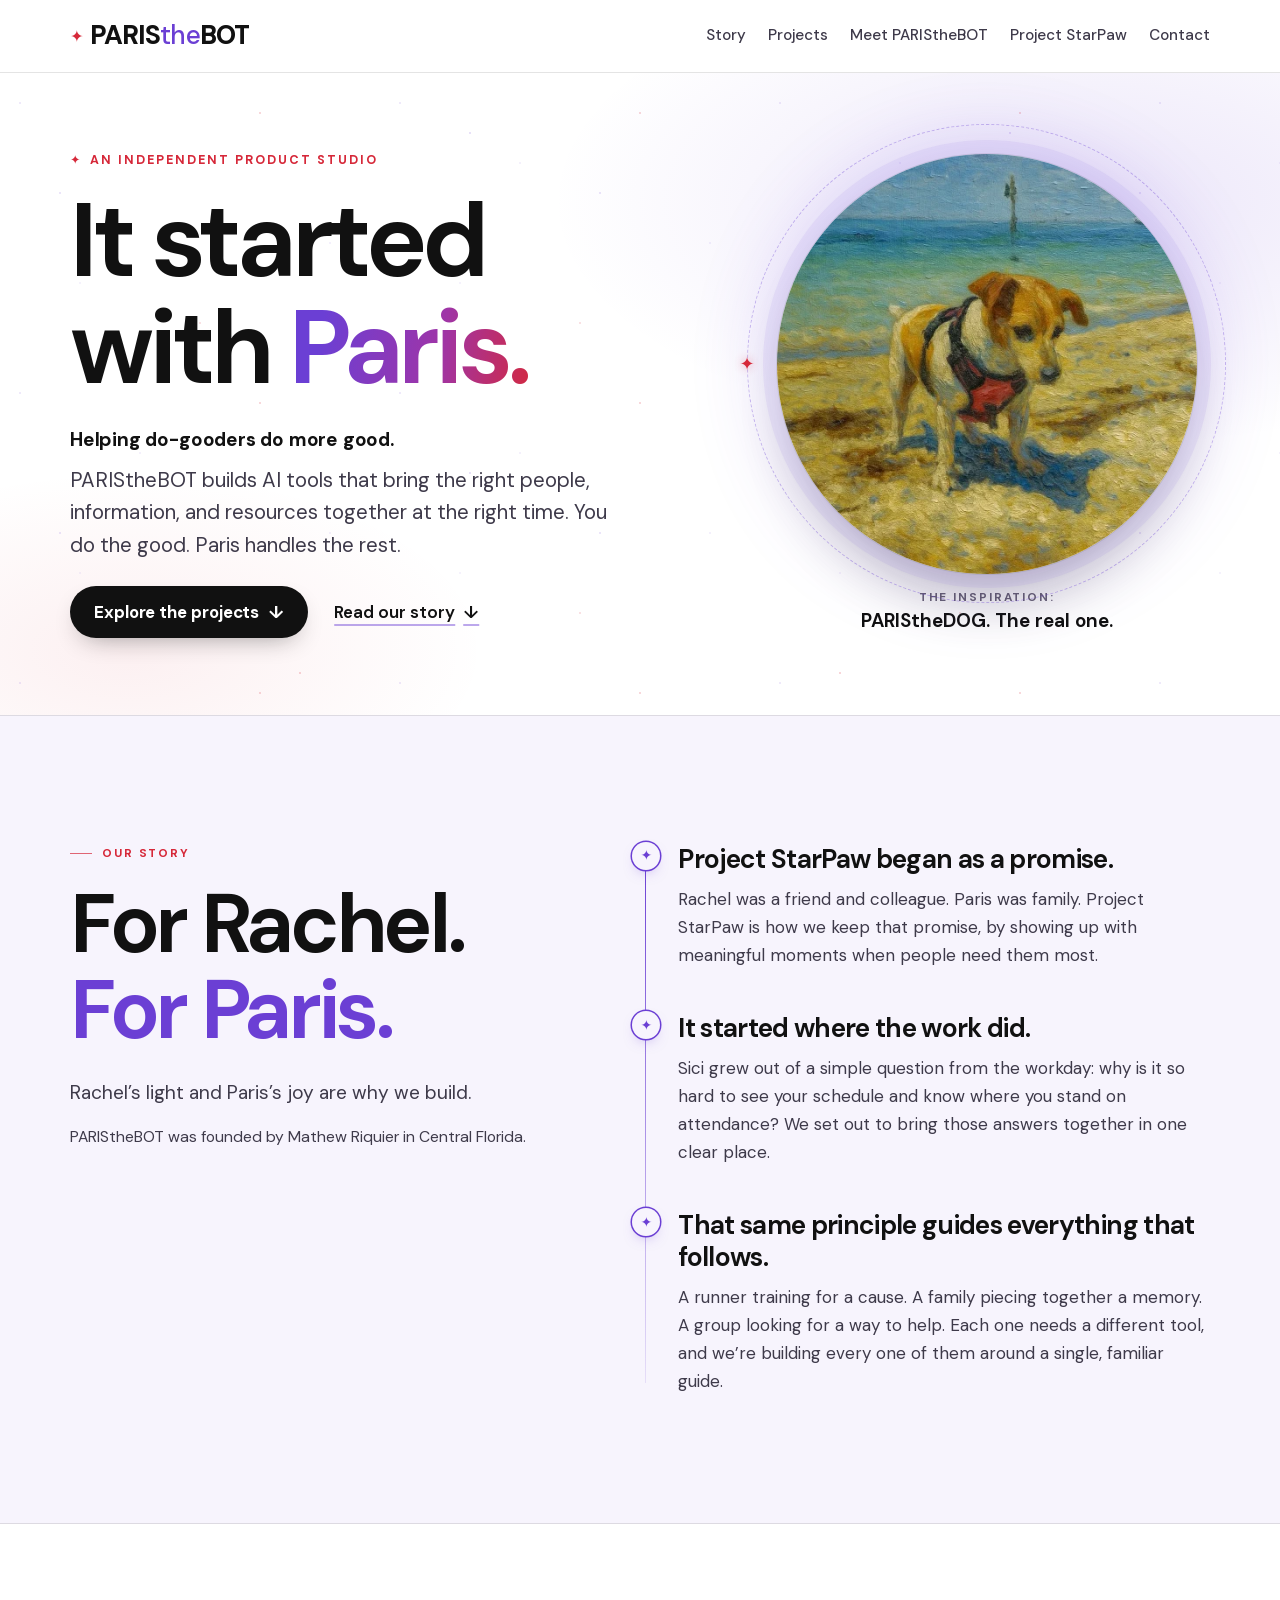
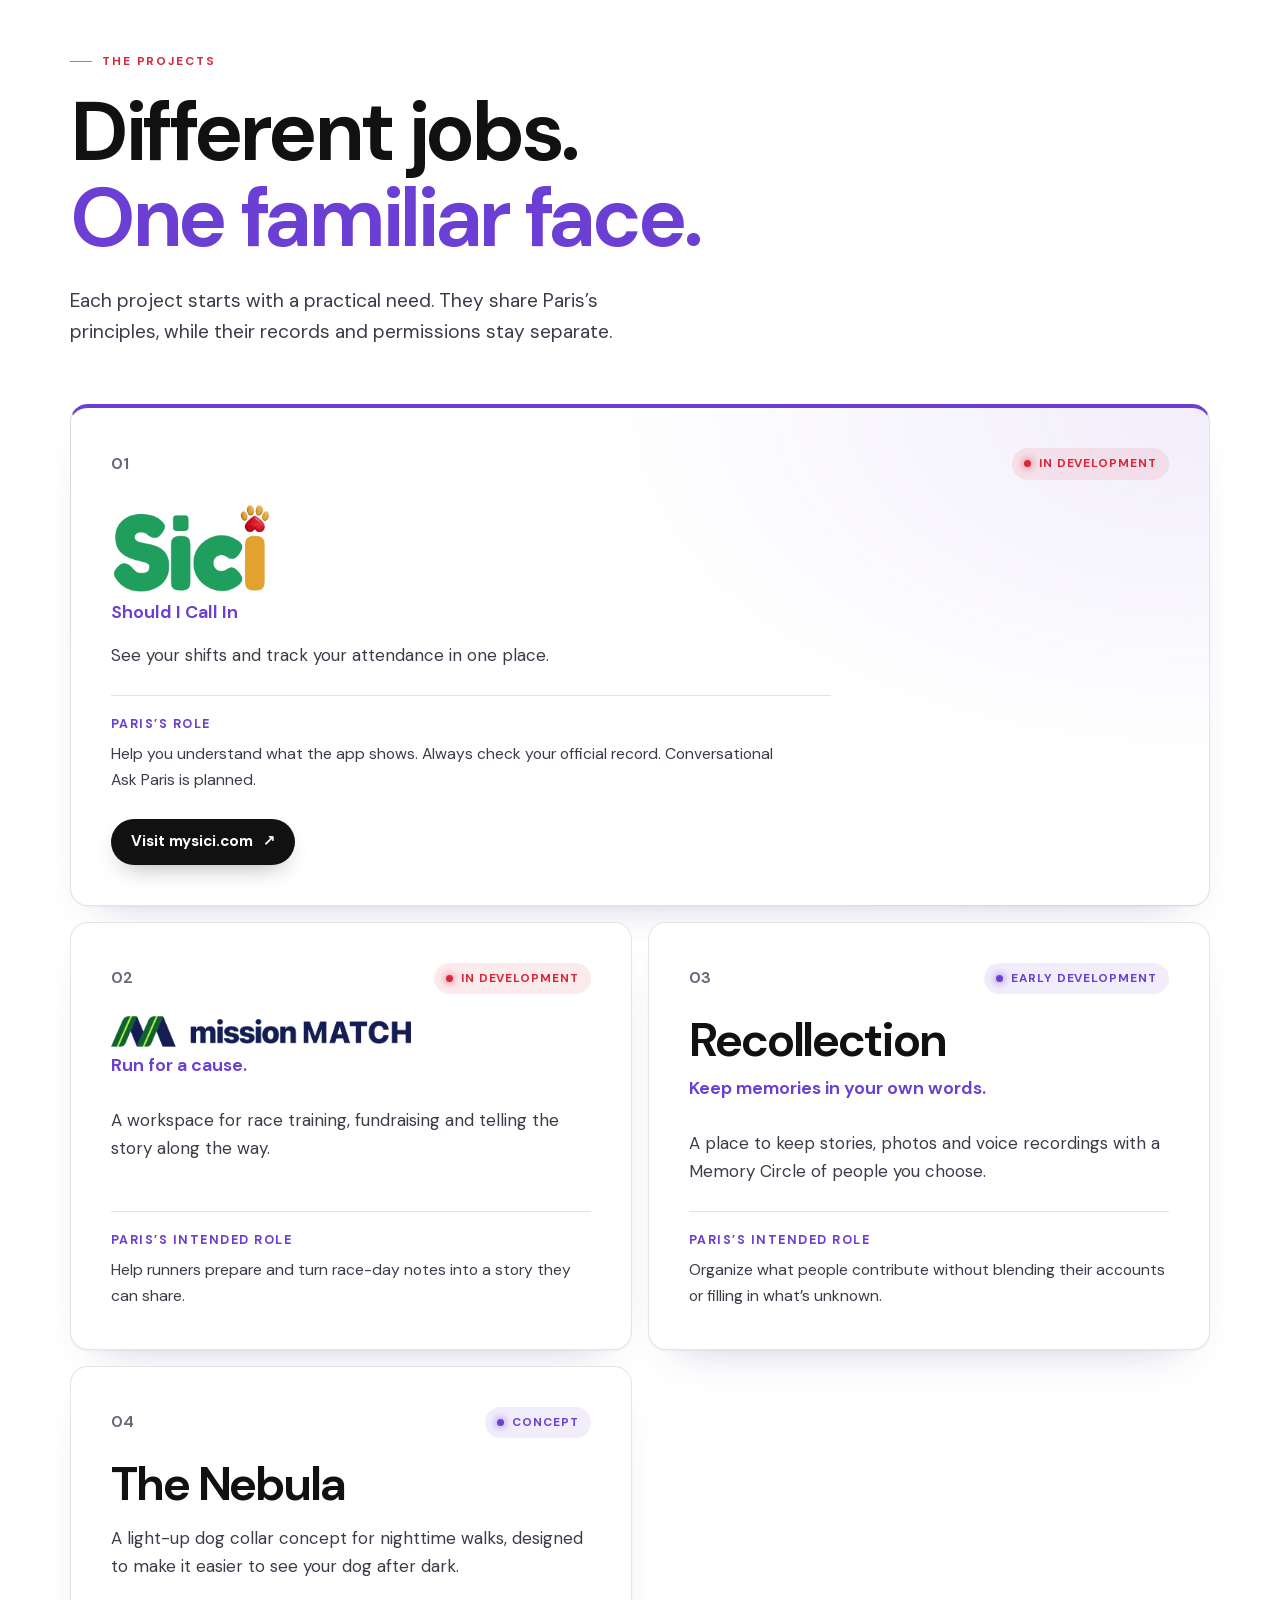
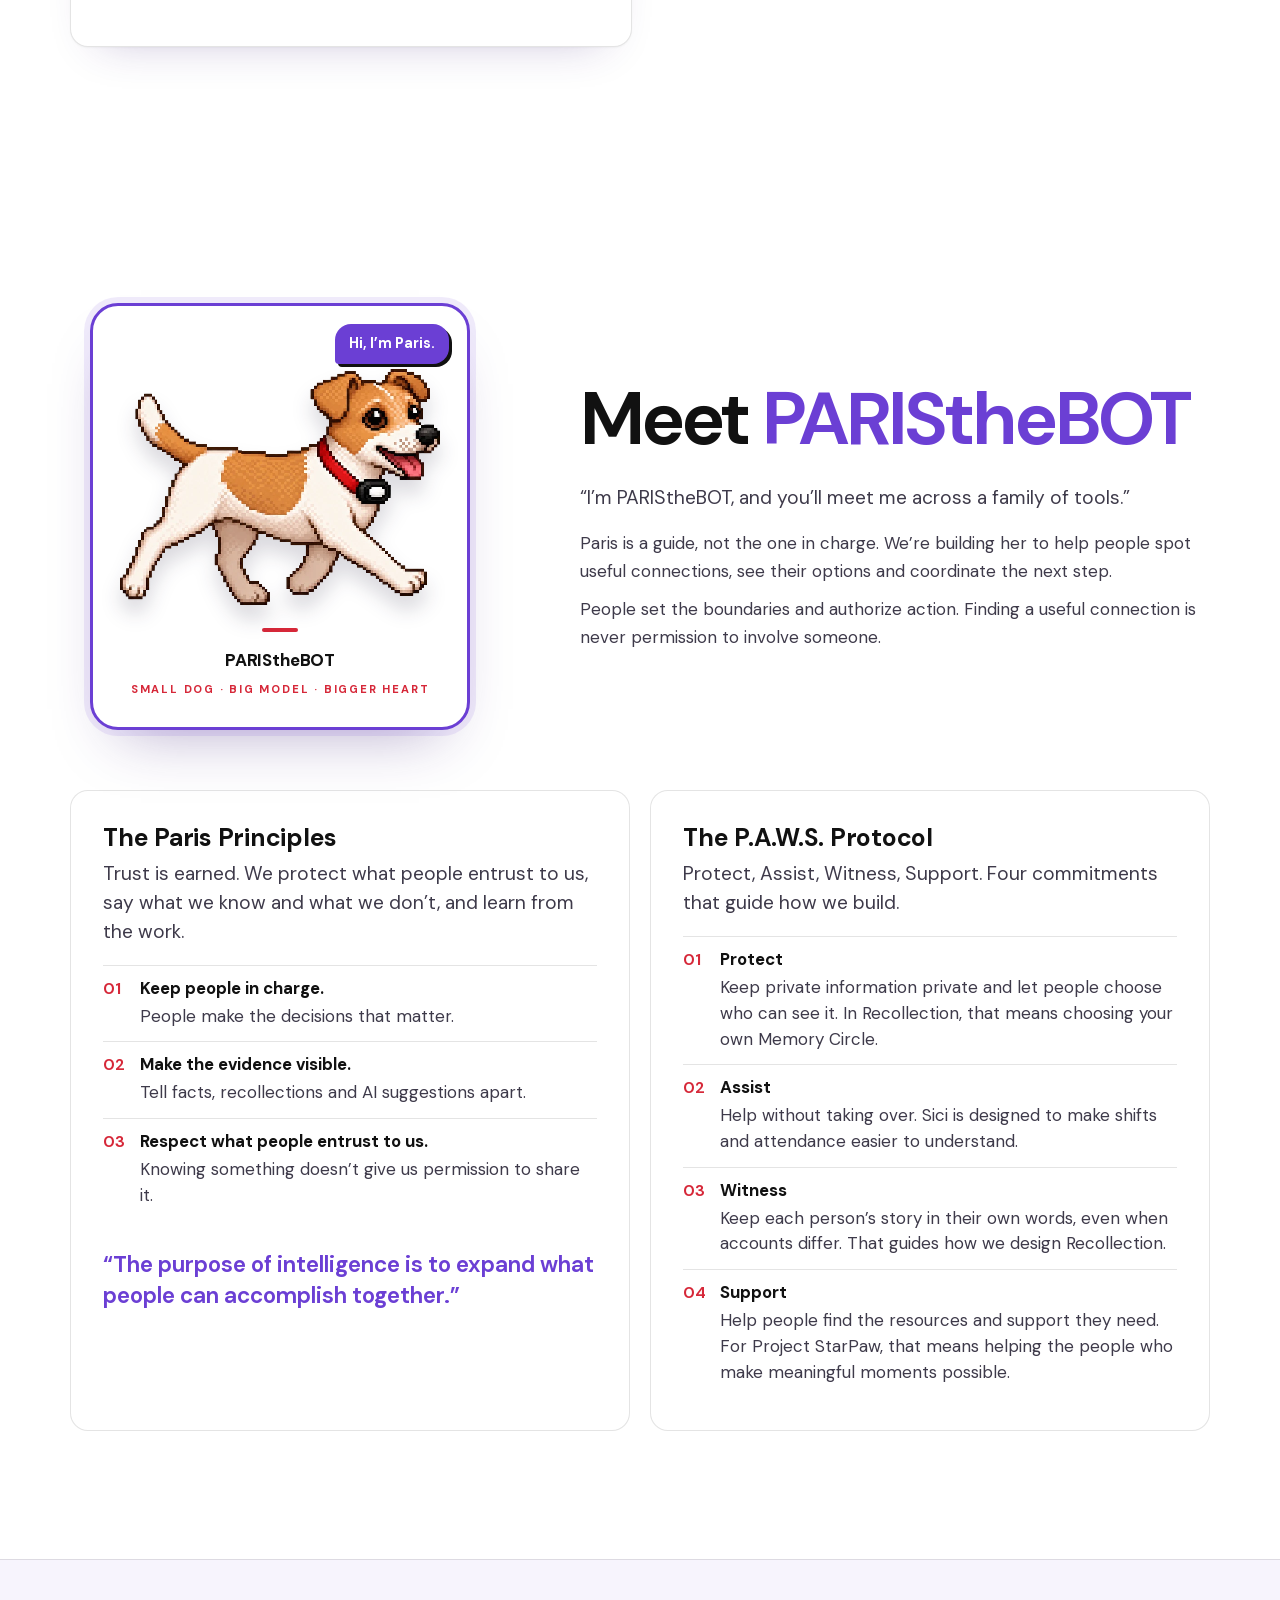
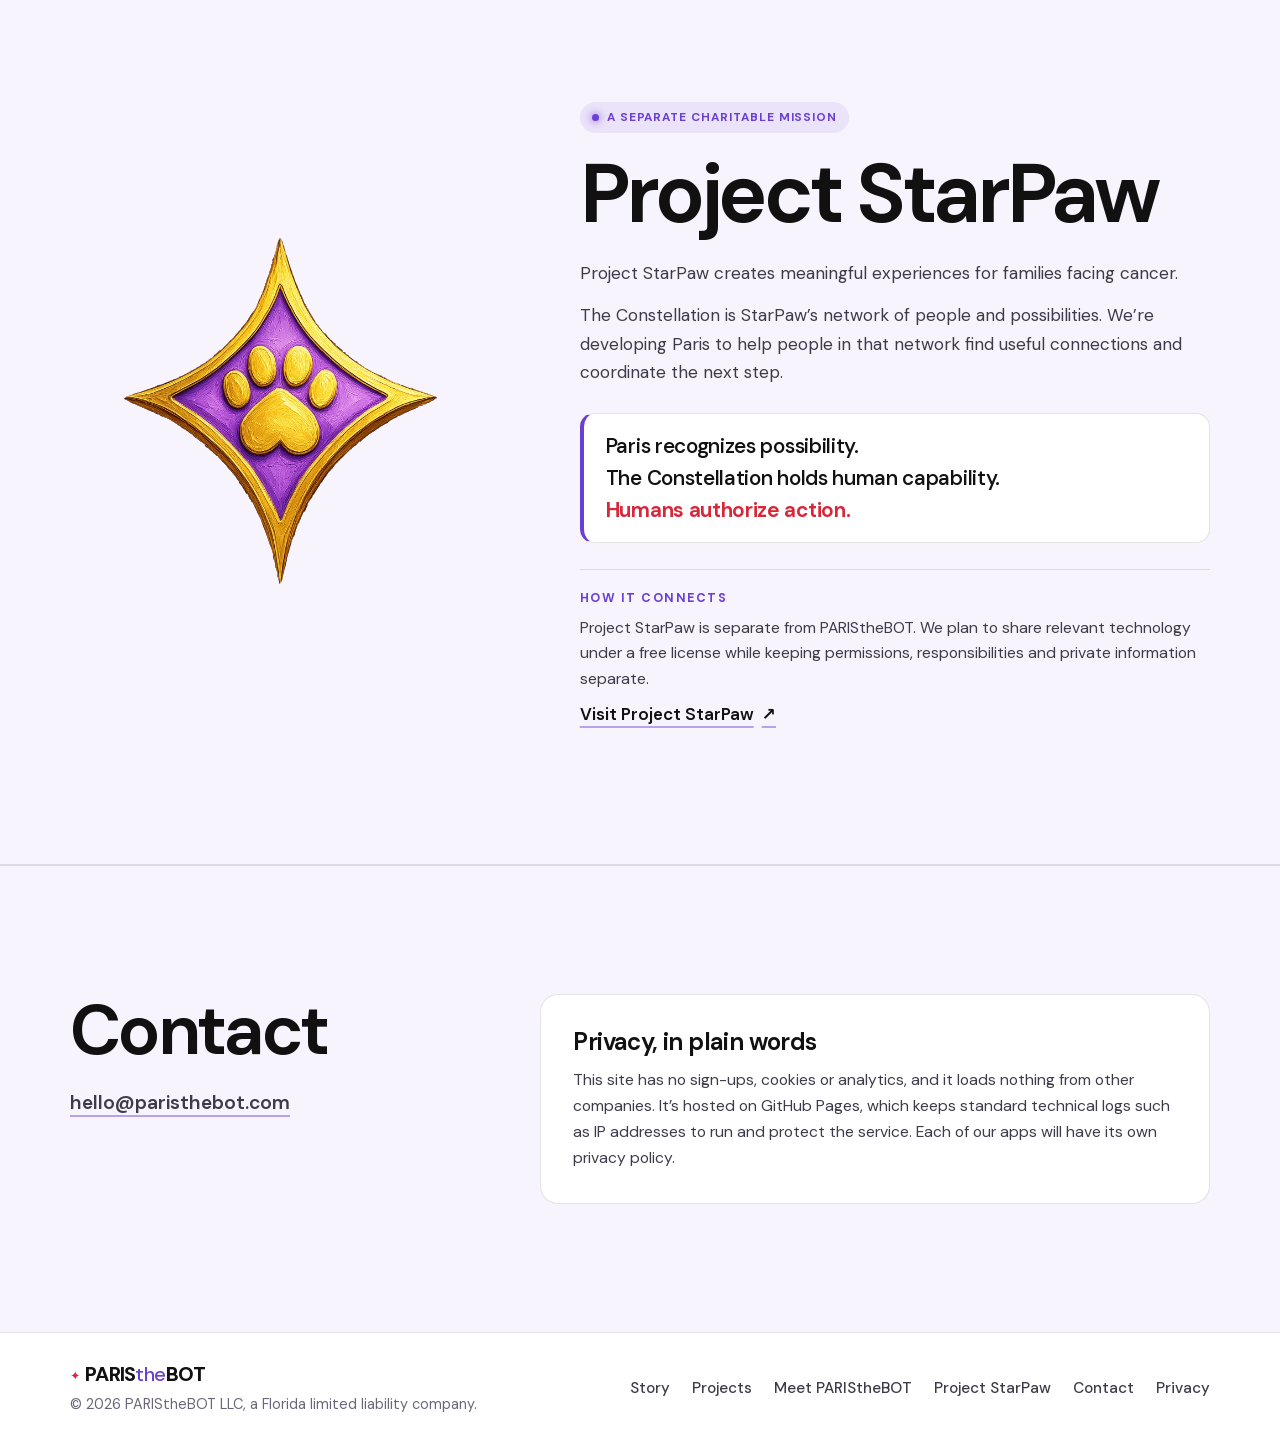
==== commit 18083766: "Identify PARIStheBOT as a Florida LLC" ====
--- a/index.html
+++ b/index.html
@@ -276,7 +276,7 @@
   <div class="wrap footer-inner">
     <div>
       <a class="brand" href="#top"><span class="star" aria-hidden="true">✦</span>PARIS<span class="brand-mid">the</span>BOT</a>
-      <p>© 2026 PARIStheBOT</p>
+      <p>© 2026 PARIStheBOT LLC, a Florida limited liability company.</p>
     </div>
     <nav aria-label="Footer">
       <a href="#story">Story</a>
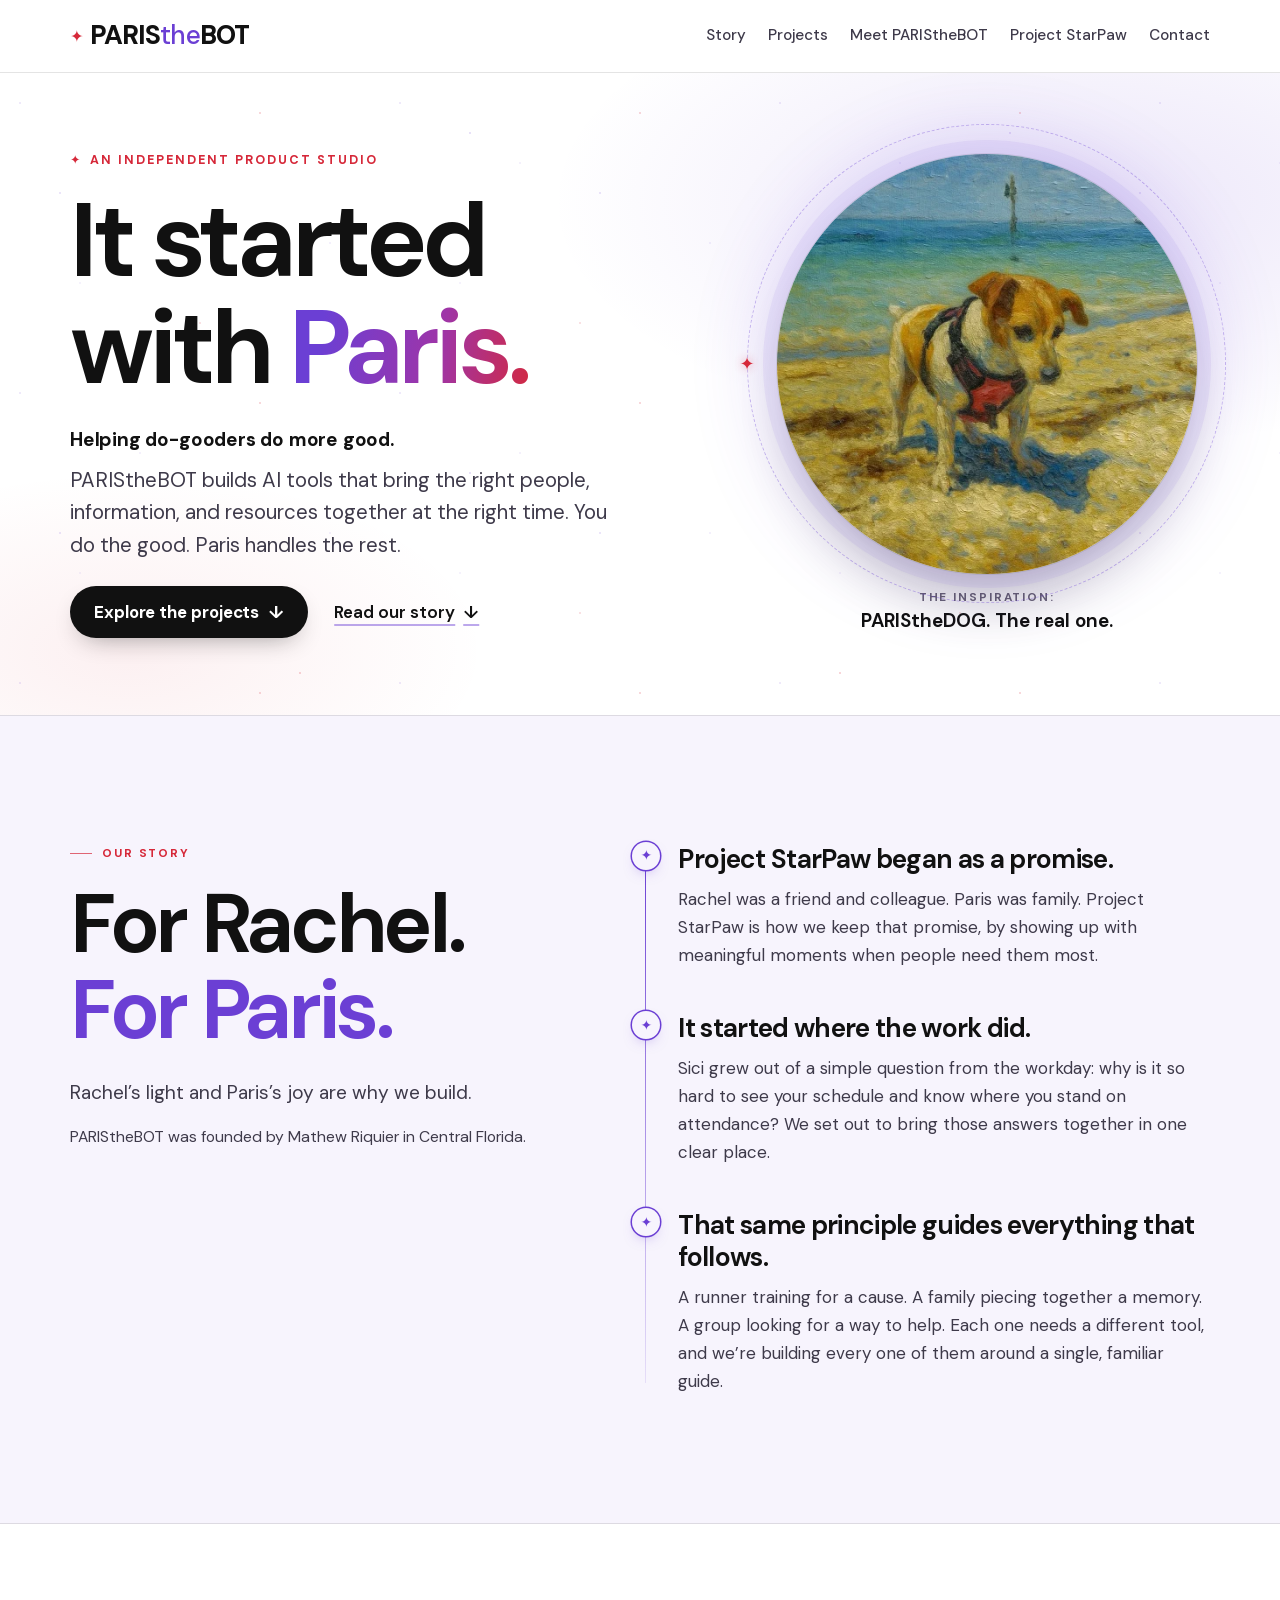
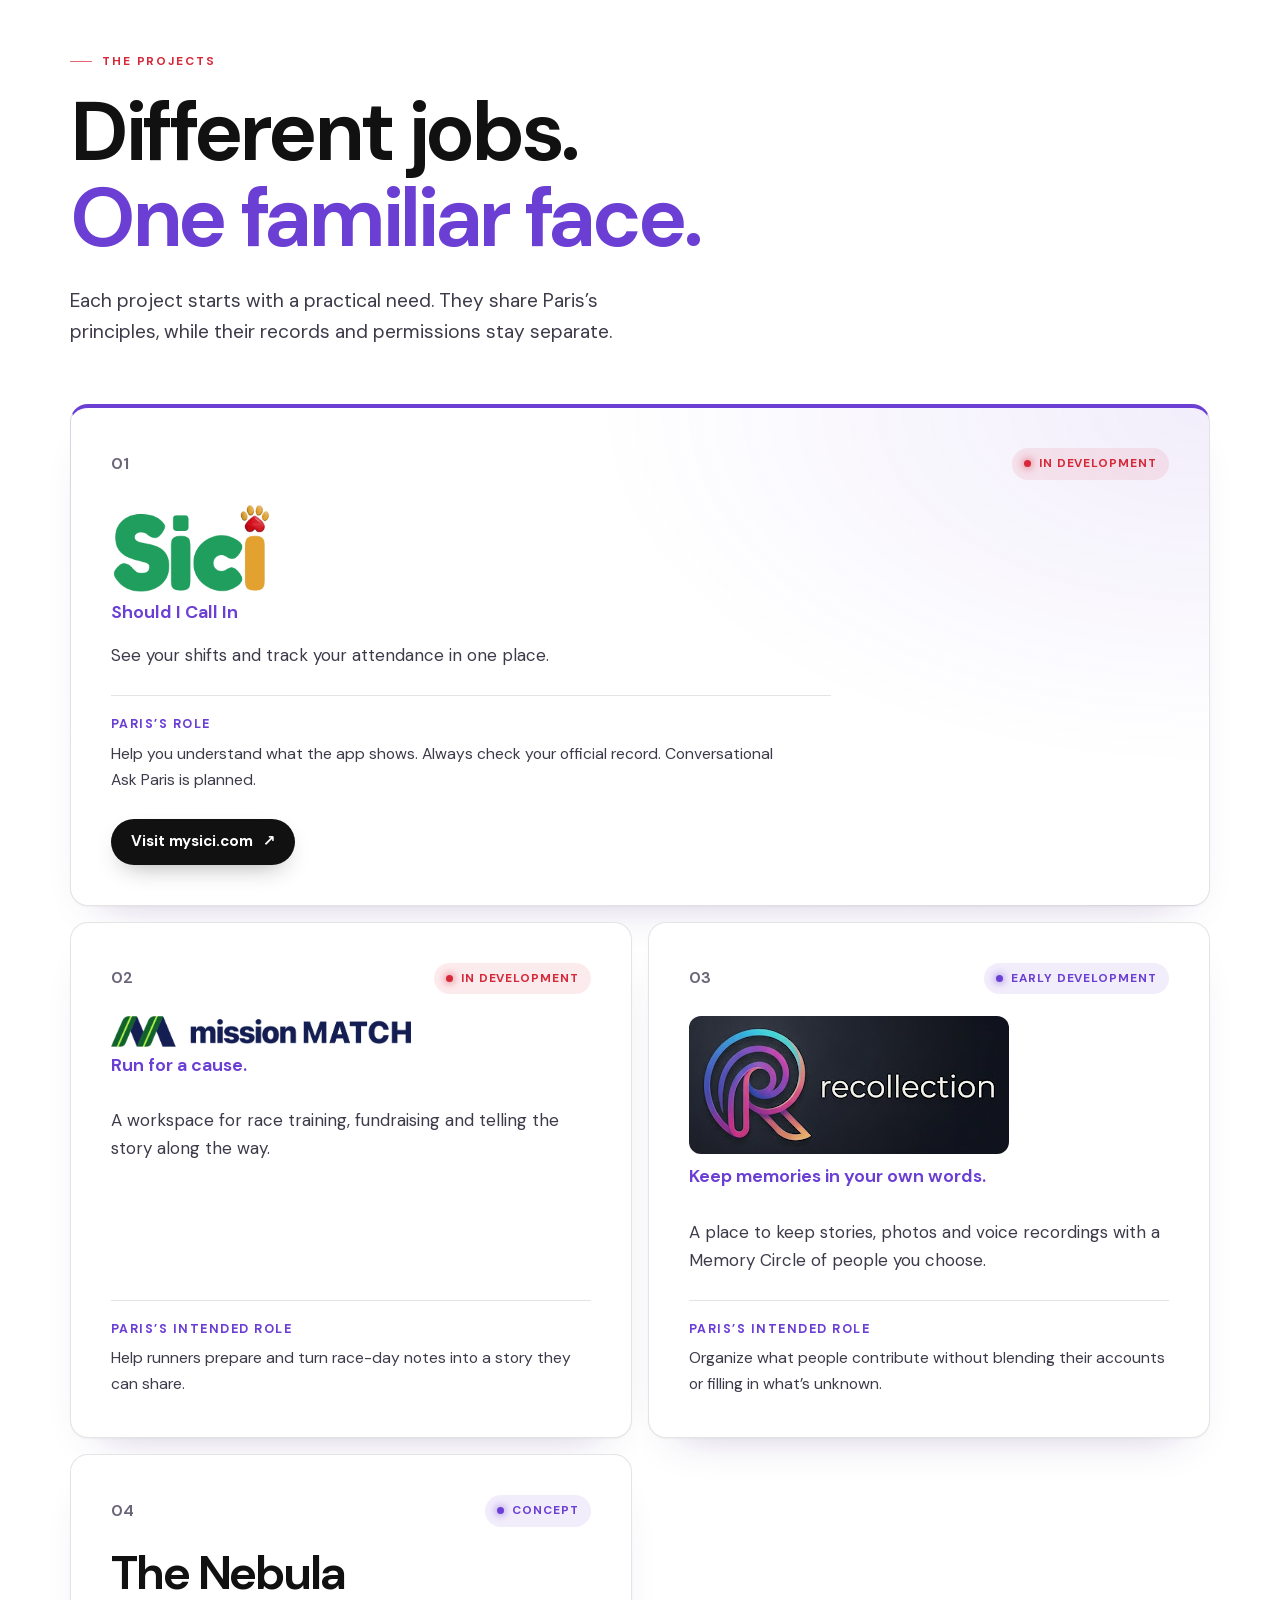
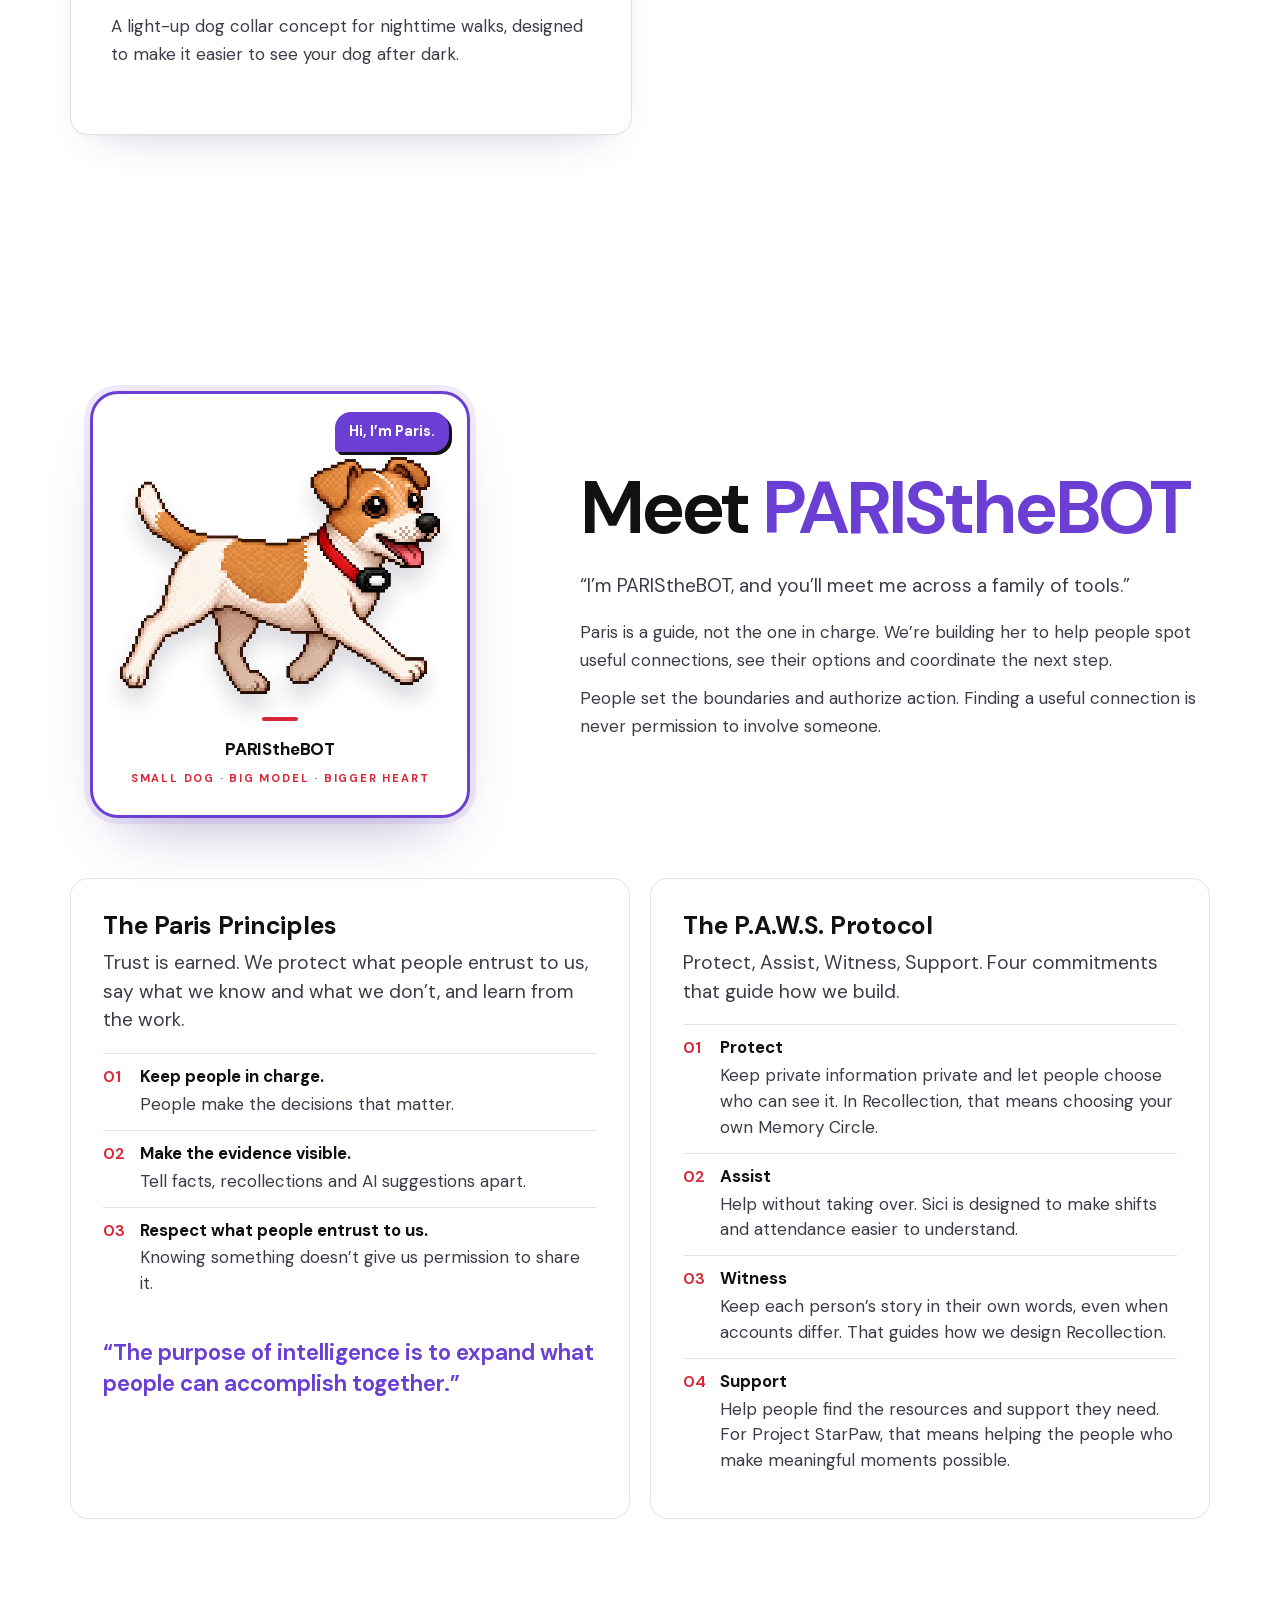
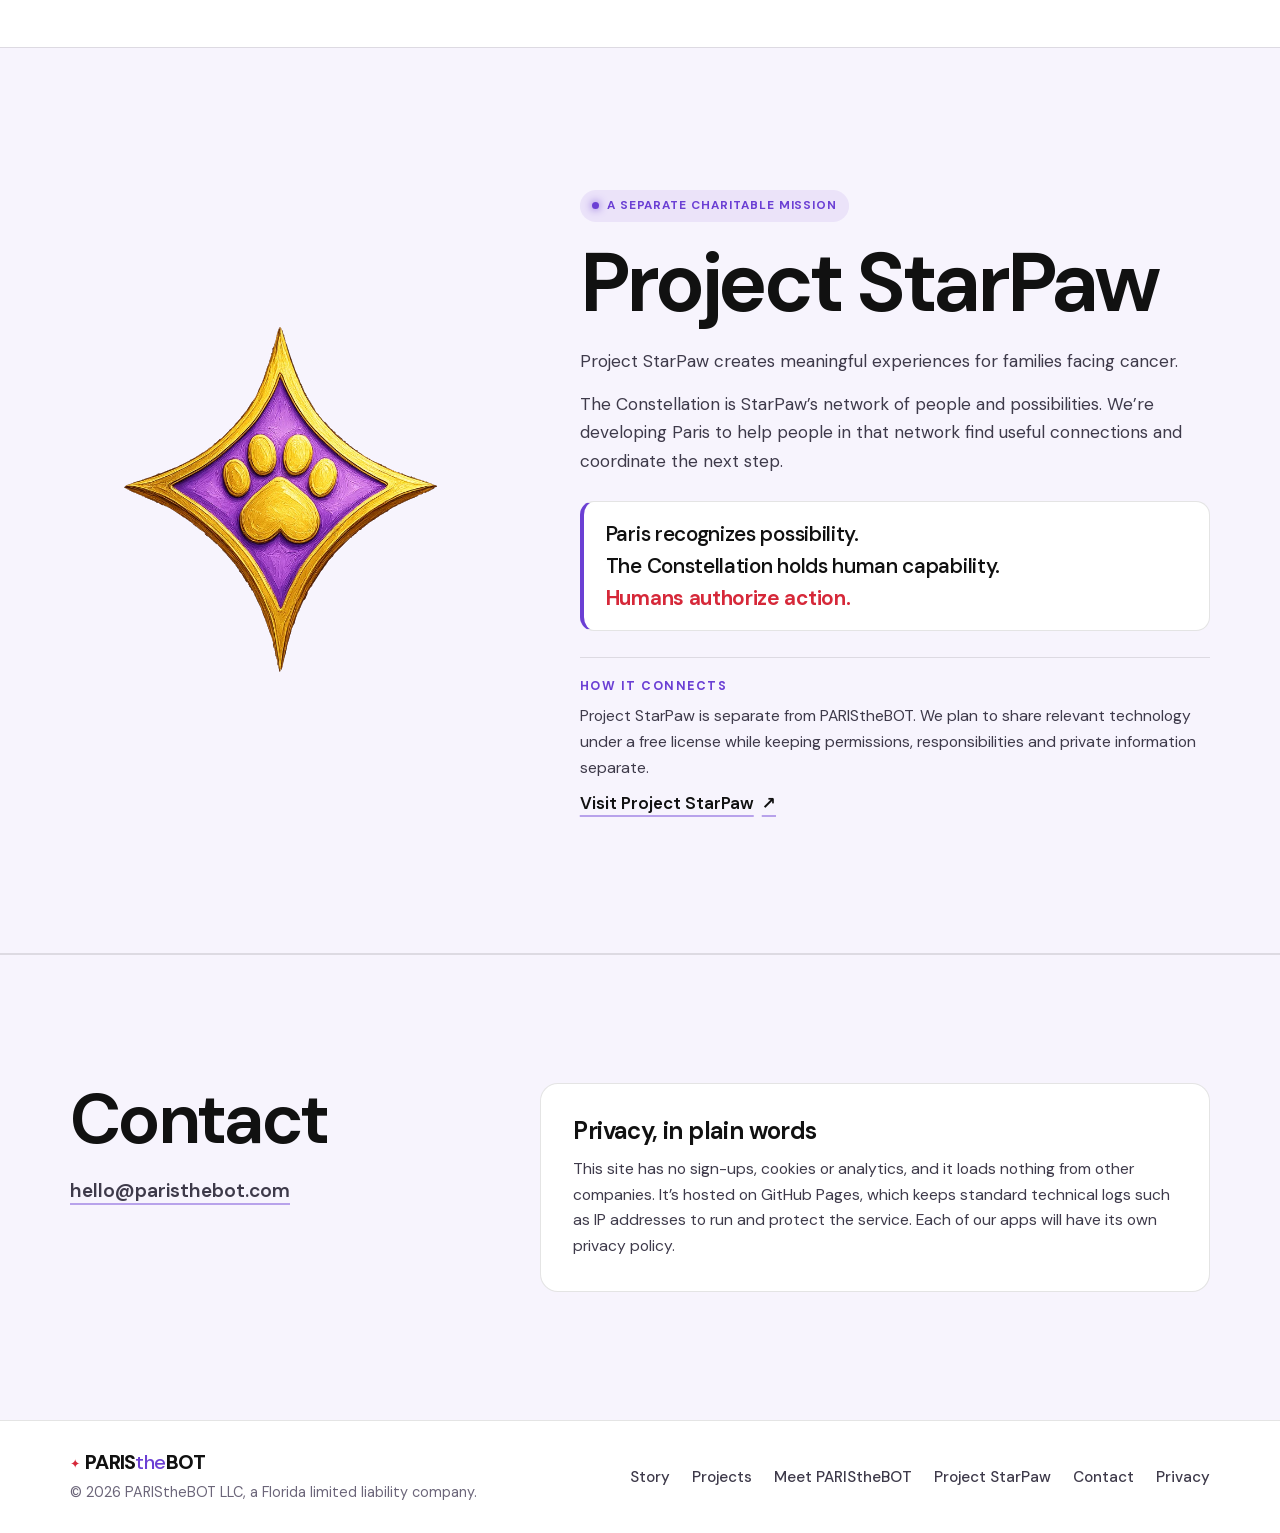
==== commit 03af4759: "Show the new Recollection logo on the homepage" ====
--- a/index.html
+++ b/index.html
@@ -183,7 +183,7 @@
       </article>
       <article class="card" id="recollection">
         <div class="card-top"><span class="num">03</span><span class="status status-early"><i aria-hidden="true"></i>Early development</span></div>
-        <h3>Recollection</h3>
+        <h3><img src="assets/recollection-logo.png" alt="Recollection" width="320" height="138" loading="lazy" style="border-radius:12px"></h3>
         <p class="tagline">Keep memories in your own words.</p>
         <p>A place to keep stories, photos and voice recordings with a Memory Circle of people you choose.</p>
         <div class="role"><strong>Paris’s intended role</strong><p>Organize what people contribute without blending their accounts or filling in what’s unknown.</p></div>
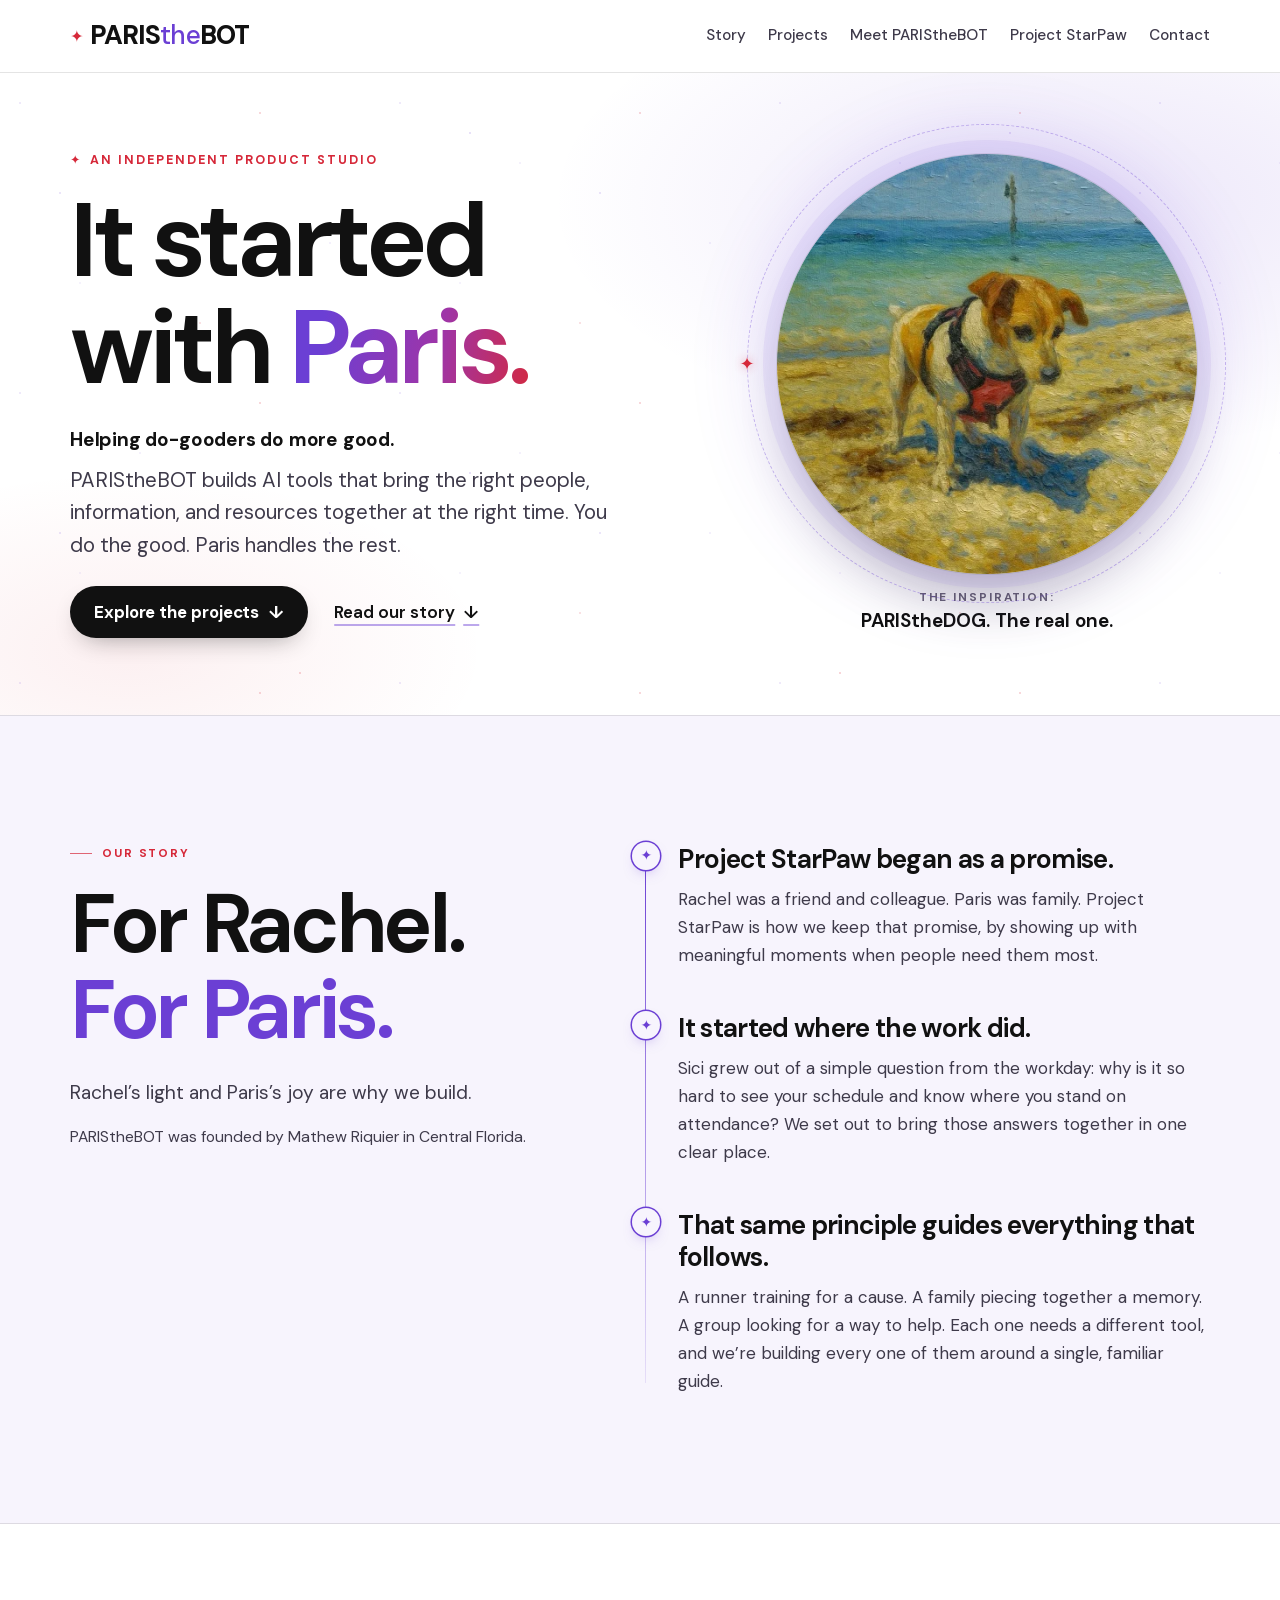
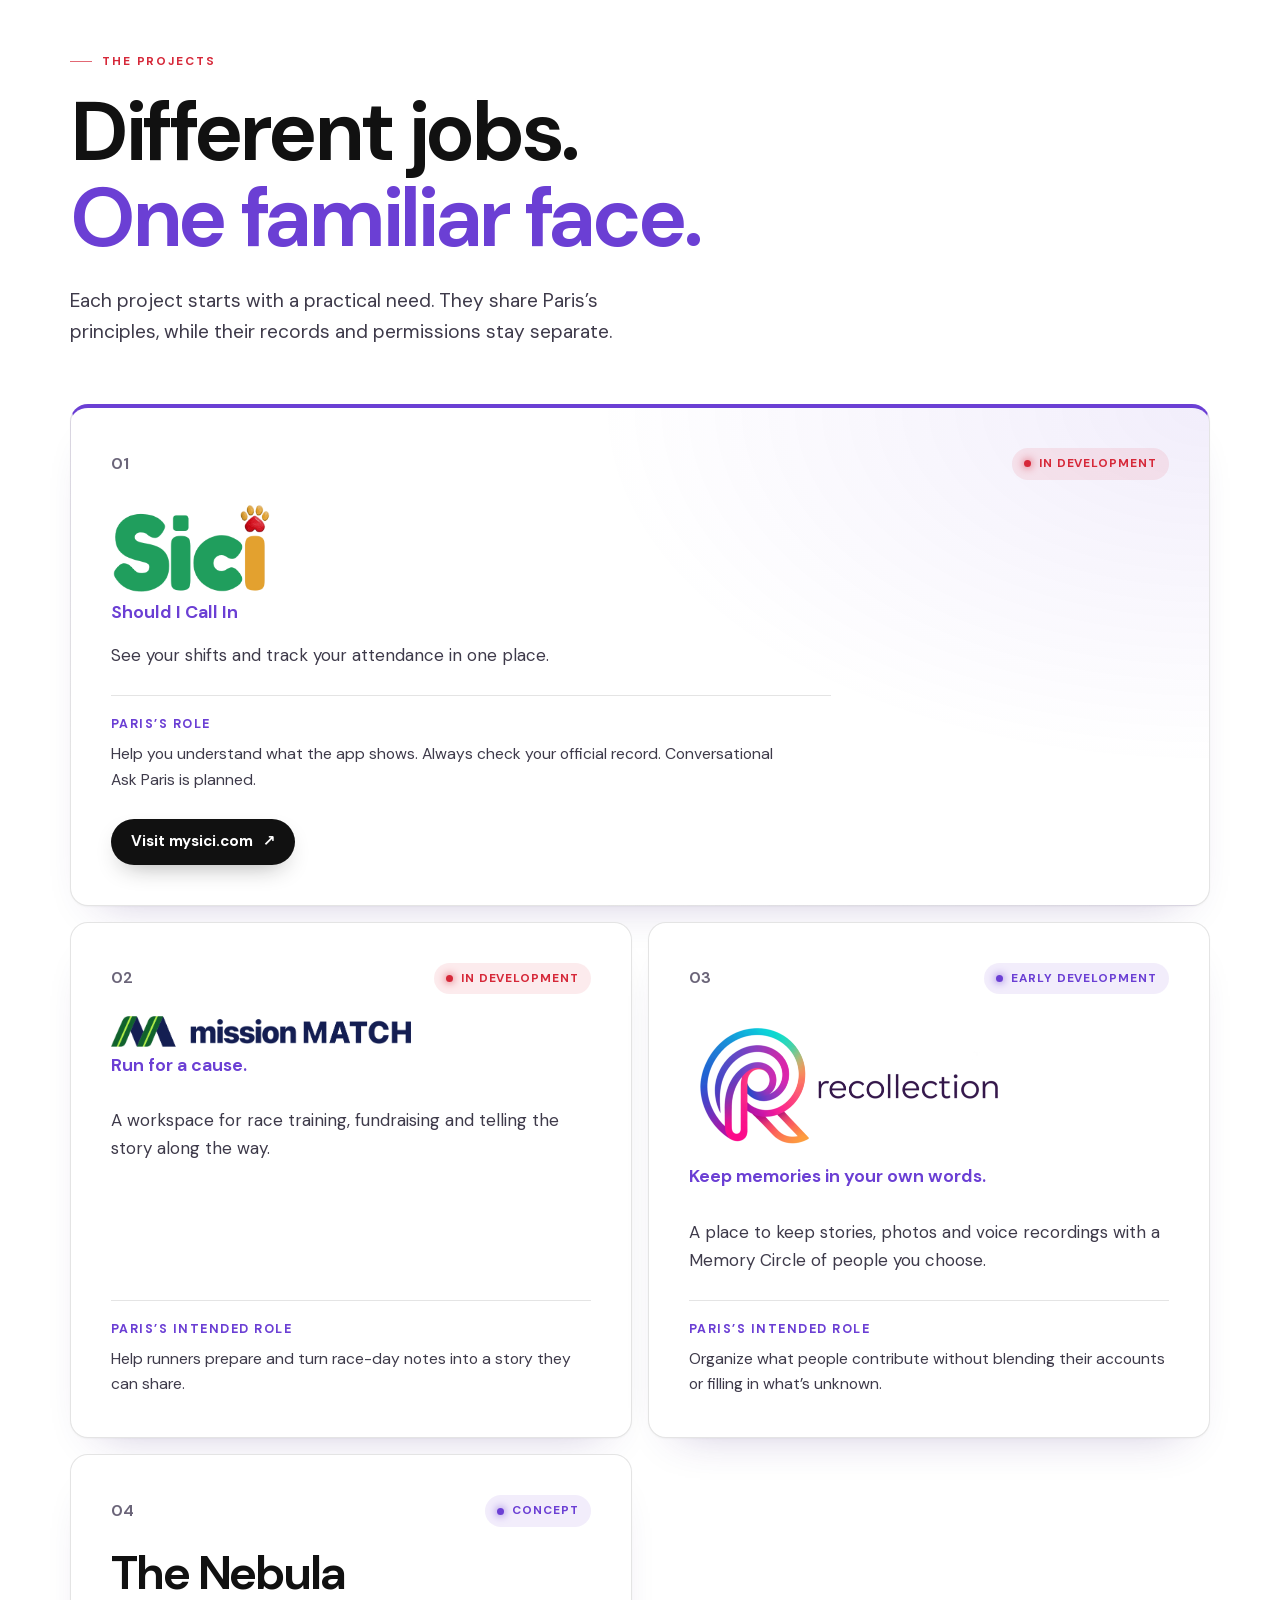
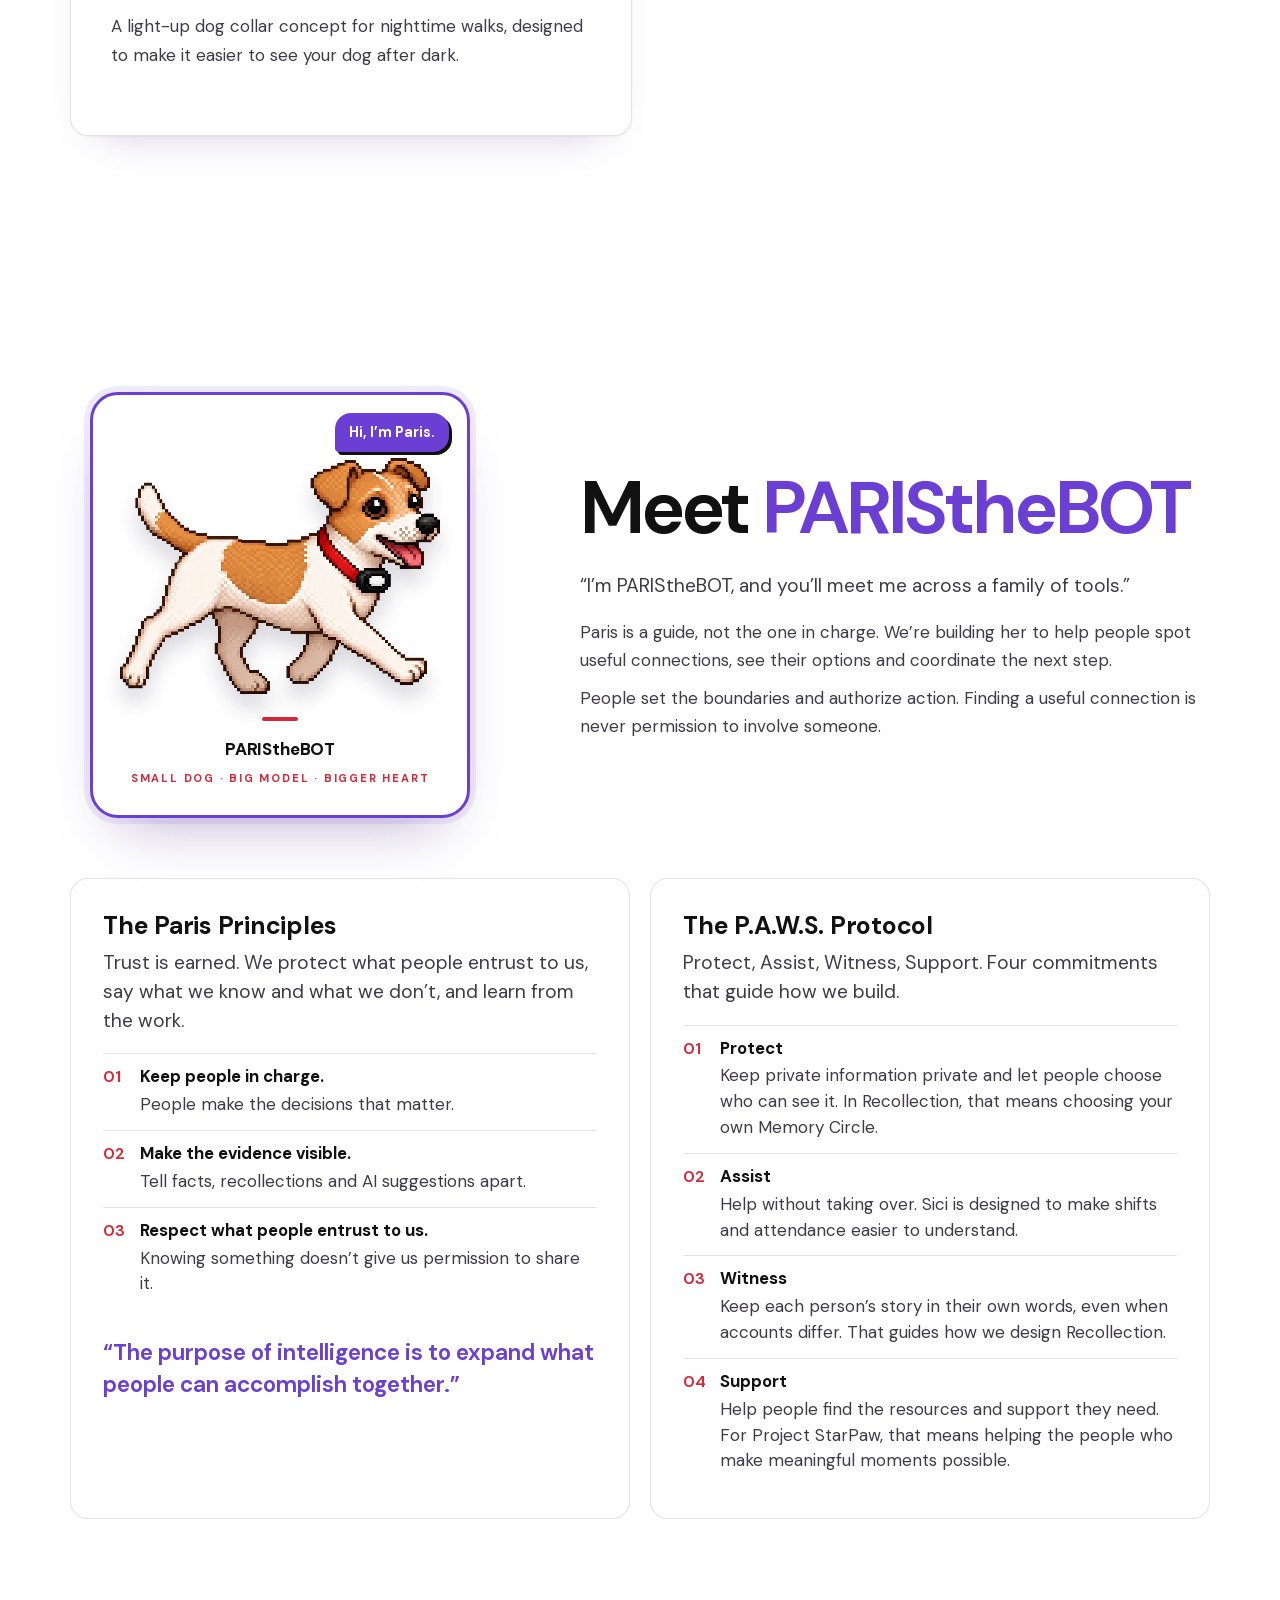
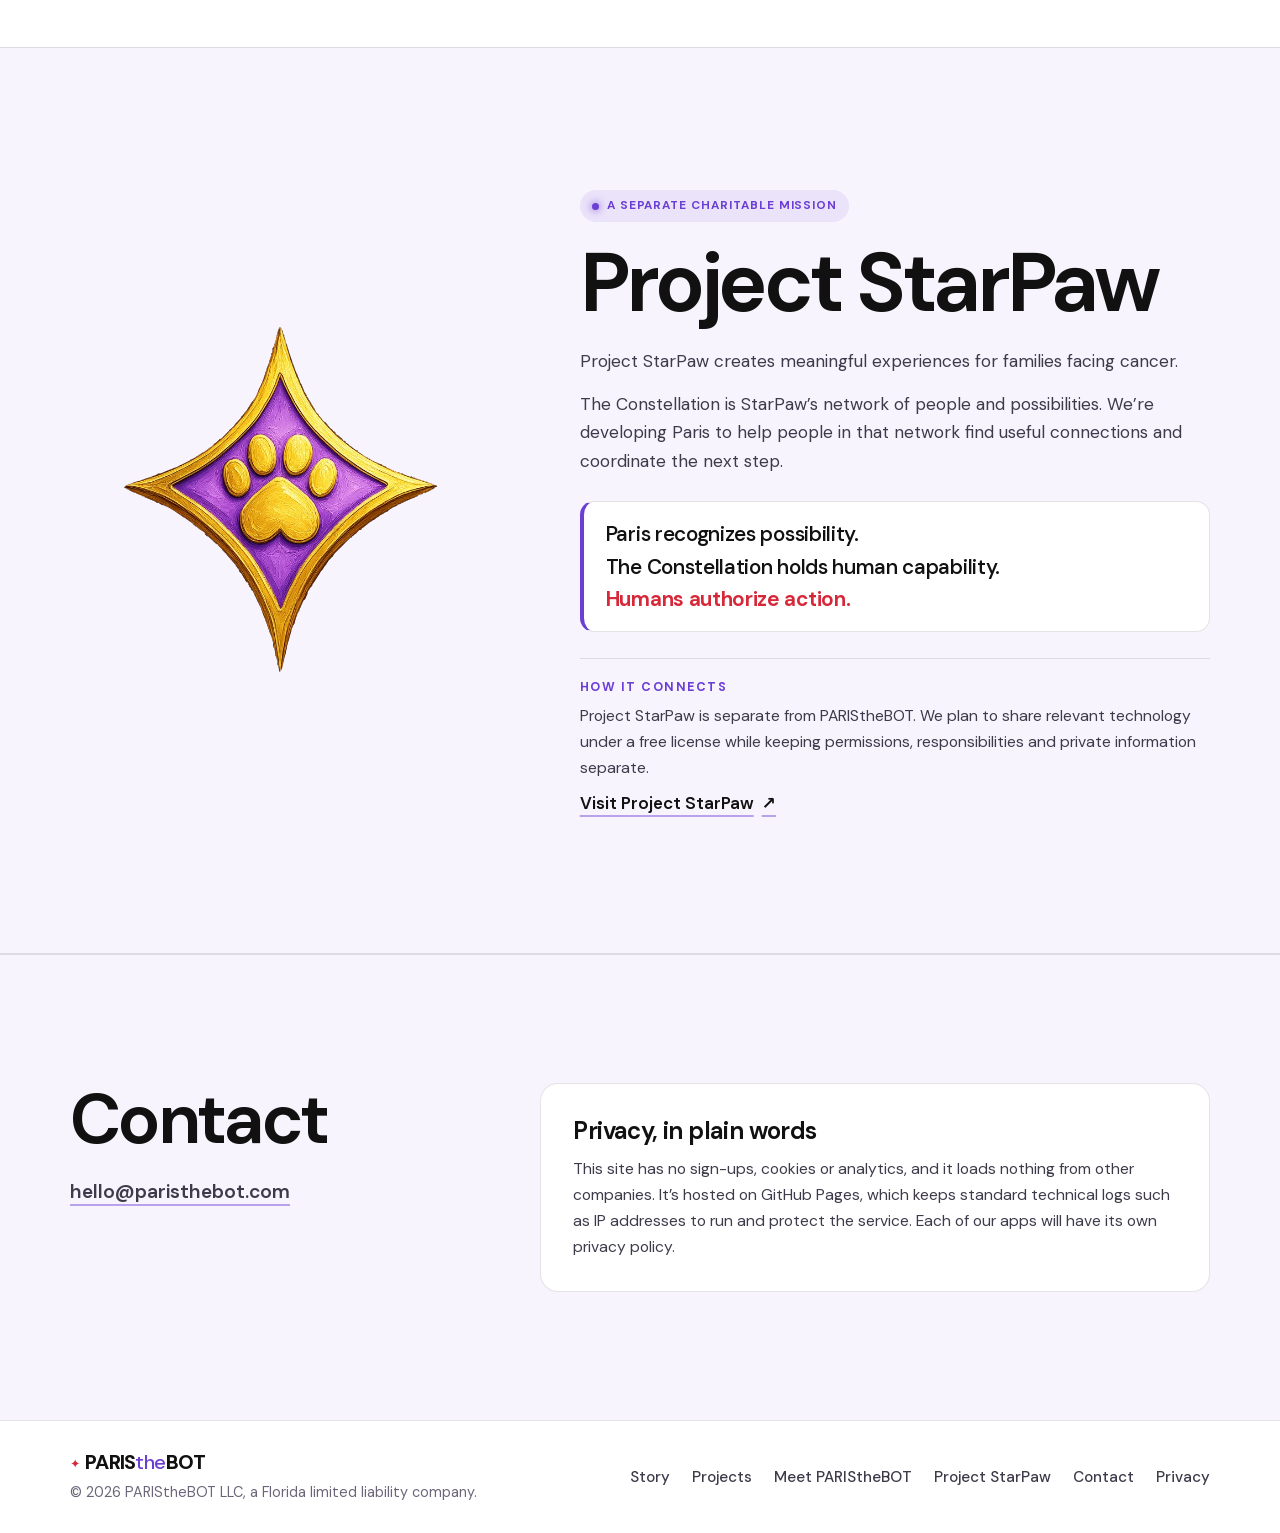
==== commit 159e256c: "Refresh the homepage reference to the transparent Recollection logo" ====
--- a/index.html
+++ b/index.html
@@ -183,7 +183,7 @@
       </article>
       <article class="card" id="recollection">
         <div class="card-top"><span class="num">03</span><span class="status status-early"><i aria-hidden="true"></i>Early development</span></div>
-        <h3><img src="assets/recollection-logo.png" alt="Recollection" width="320" height="138" loading="lazy" style="border-radius:12px"></h3>
+        <h3><img src="assets/recollection-logo.png?v=2" alt="Recollection" width="320" height="138" loading="lazy"></h3>
         <p class="tagline">Keep memories in your own words.</p>
         <p>A place to keep stories, photos and voice recordings with a Memory Circle of people you choose.</p>
         <div class="role"><strong>Paris’s intended role</strong><p>Organize what people contribute without blending their accounts or filling in what’s unknown.</p></div>
